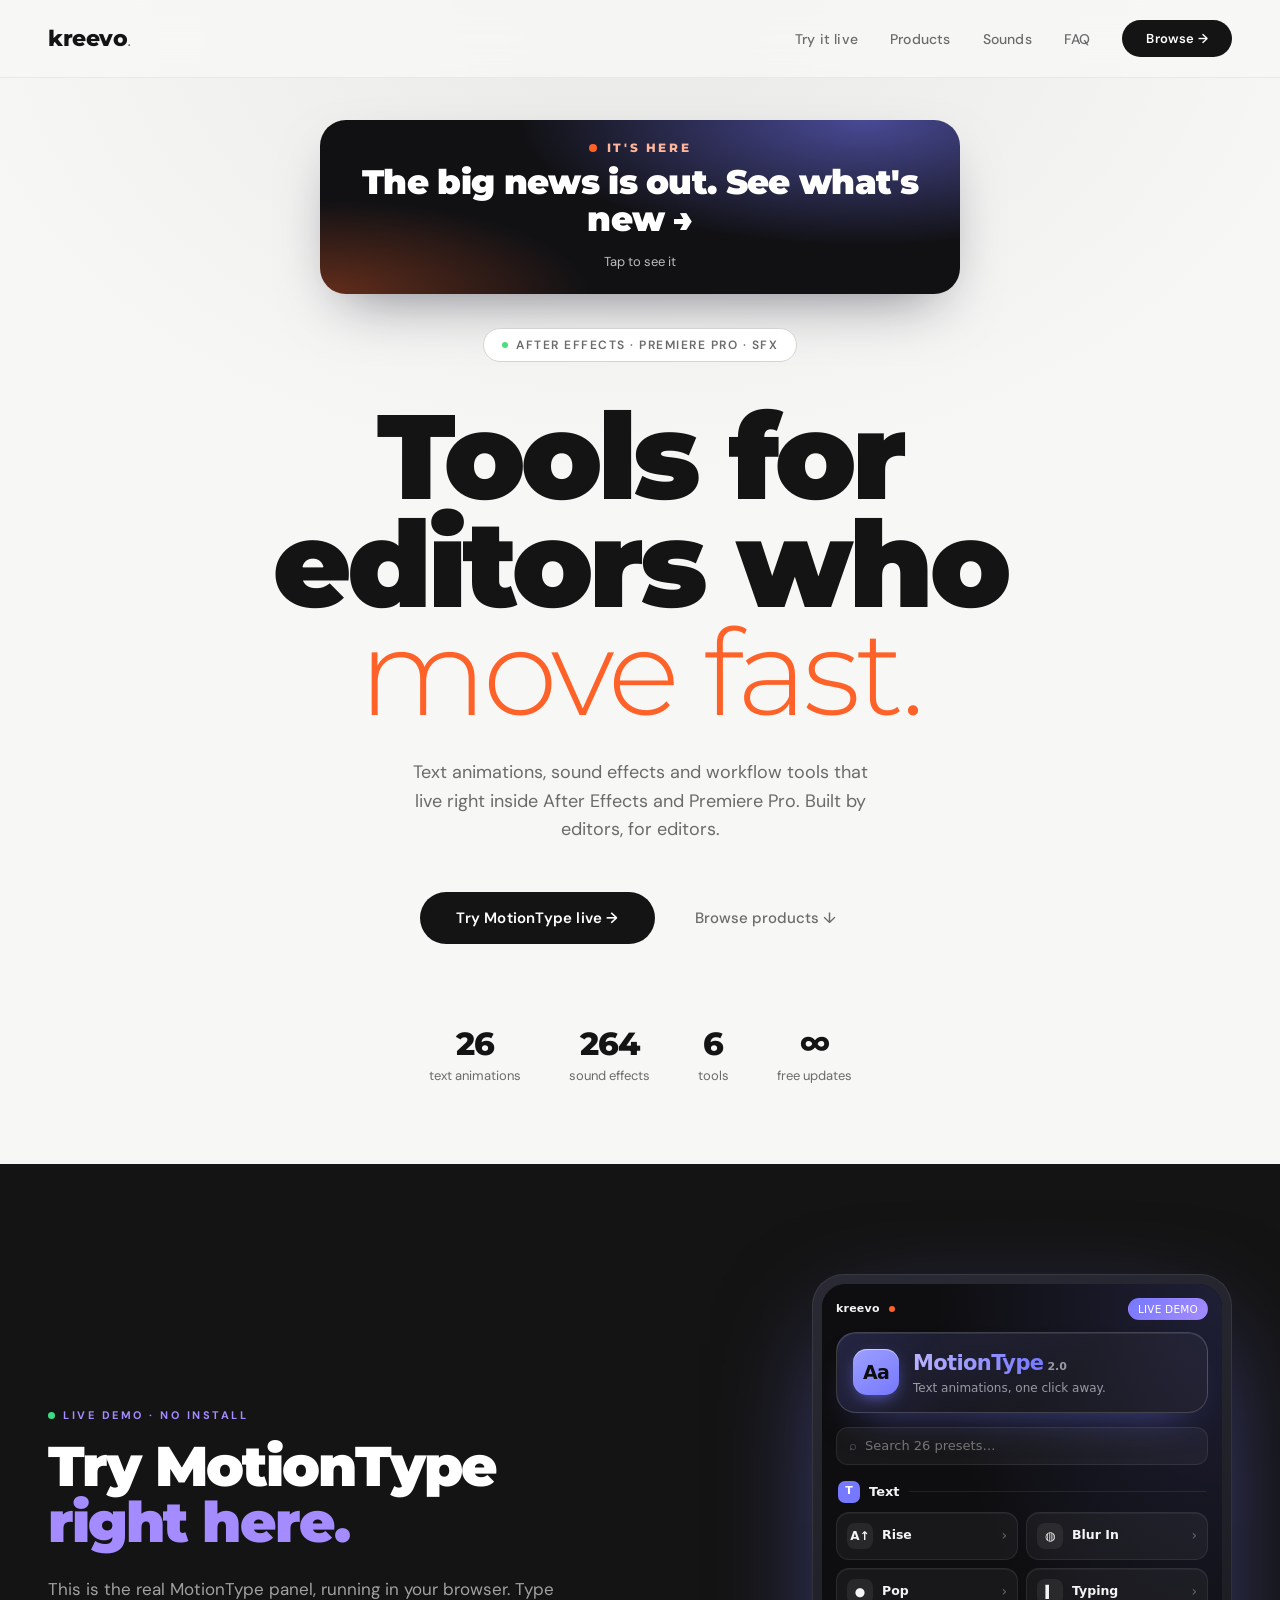
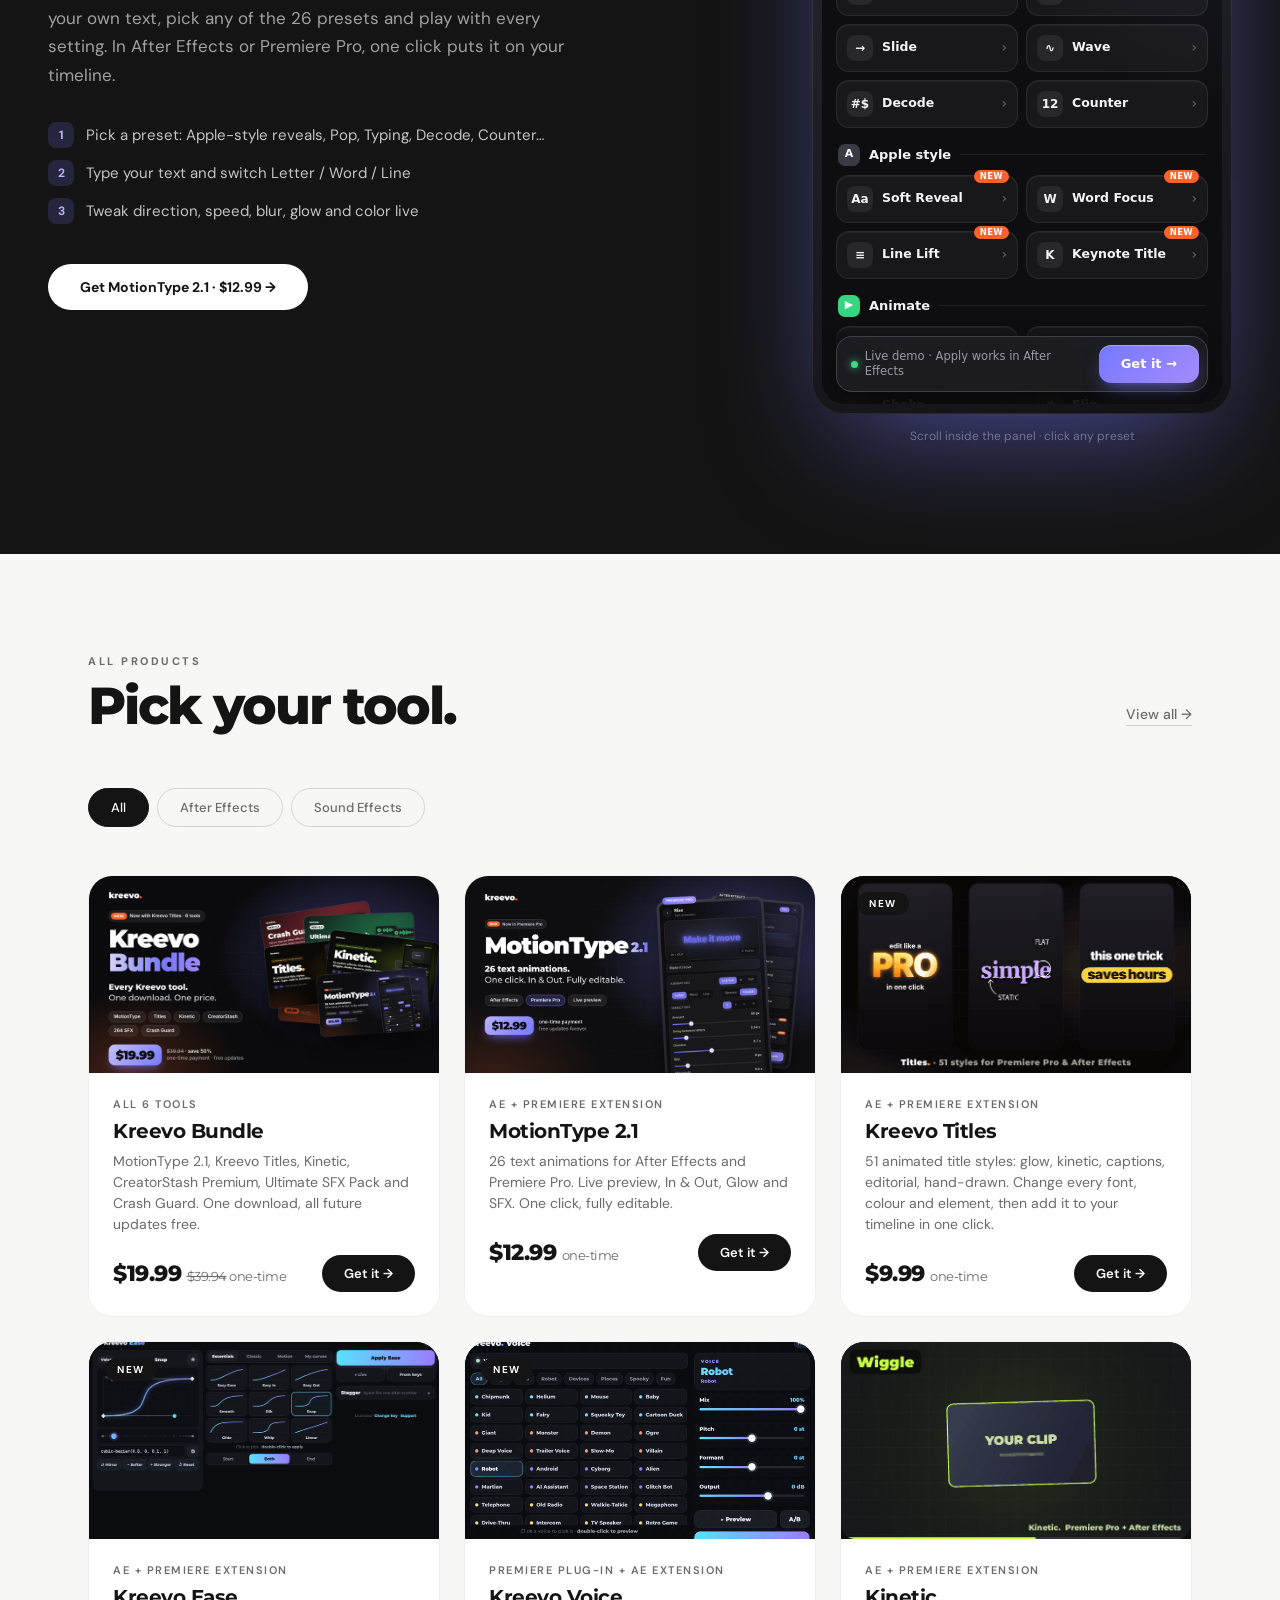
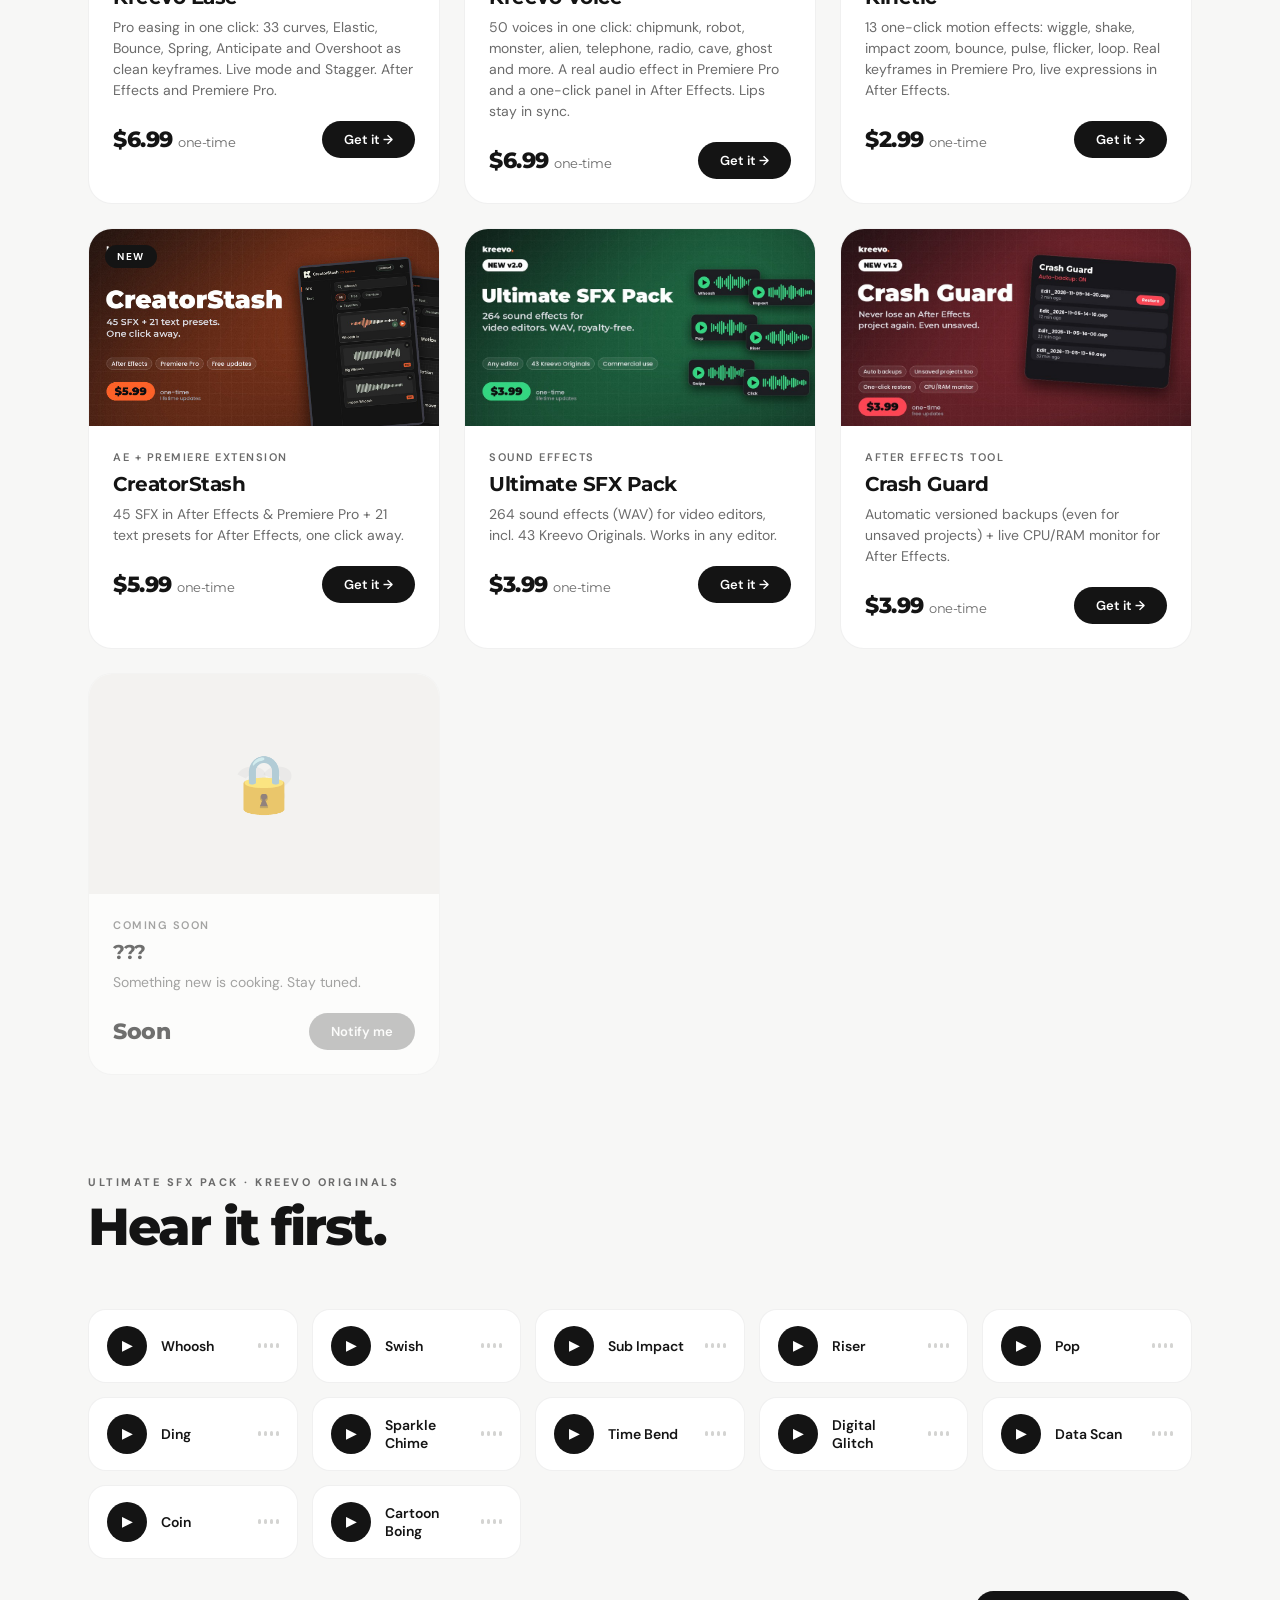
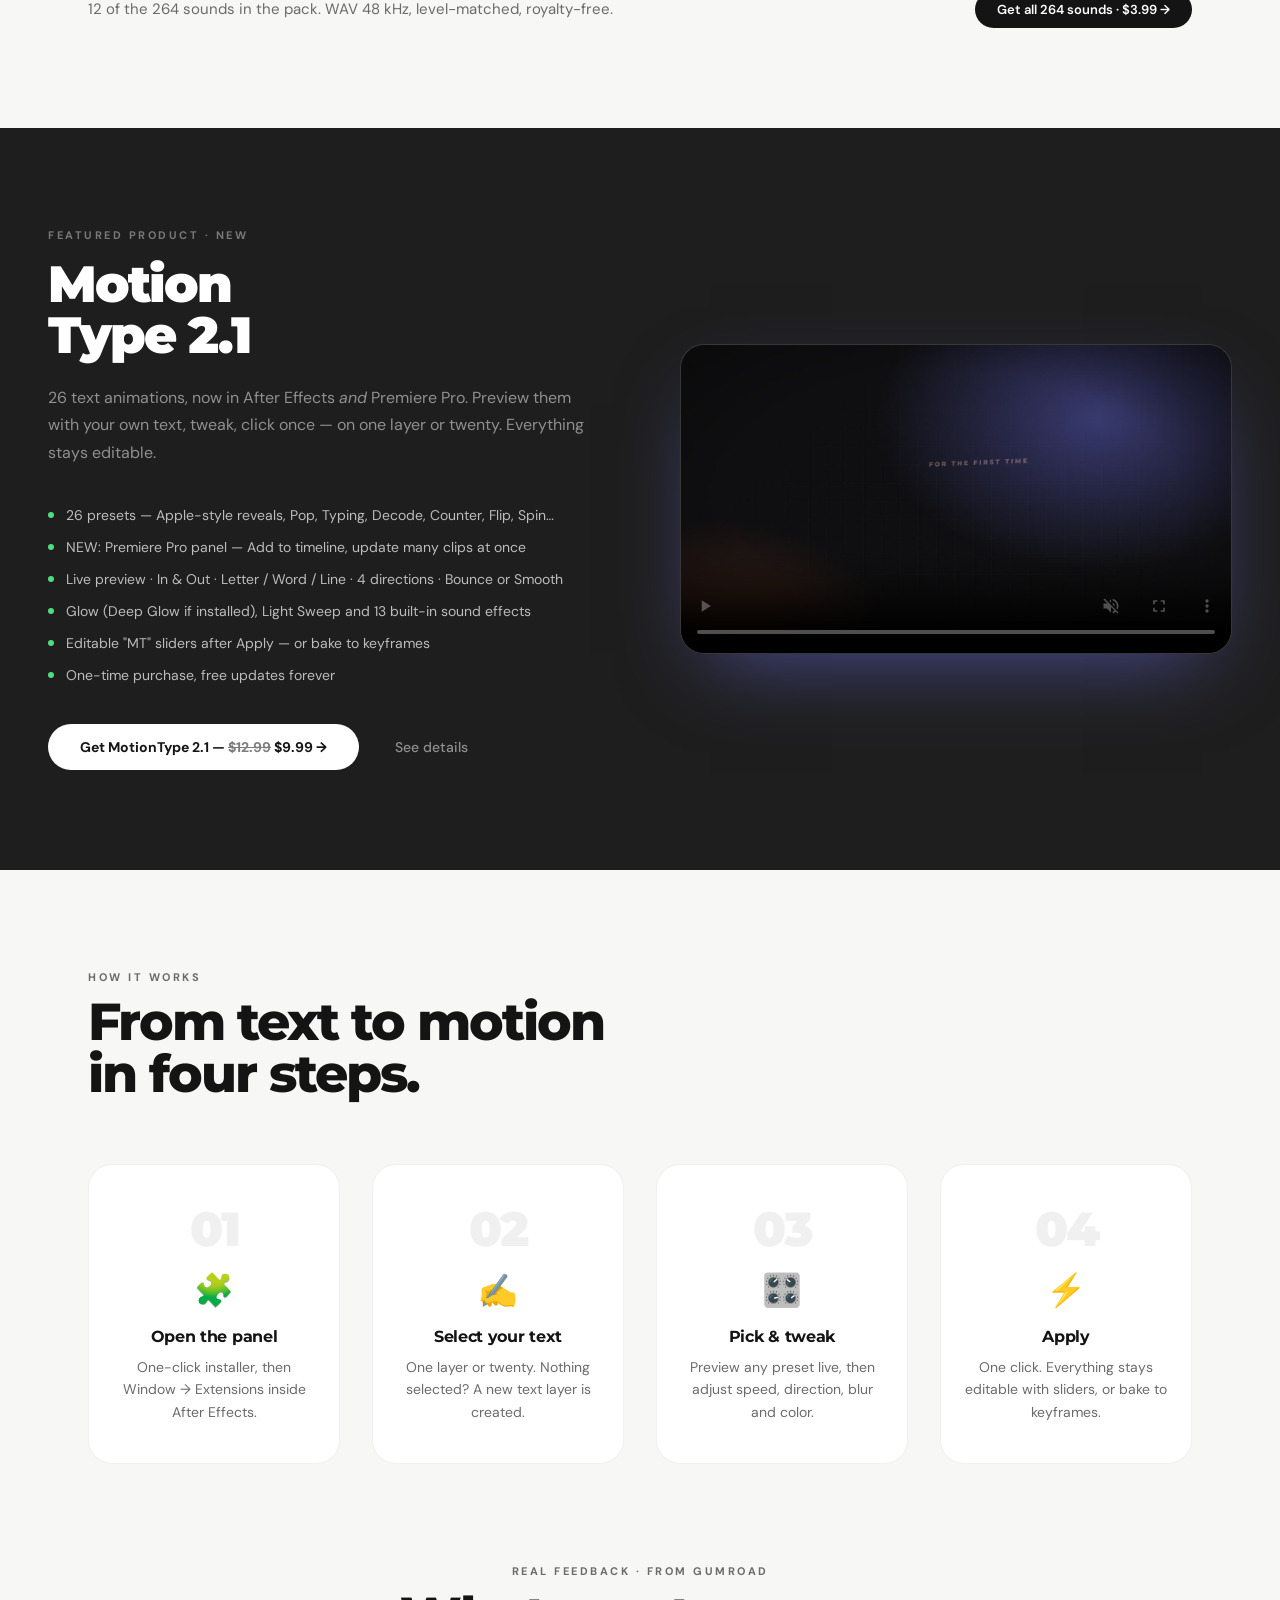
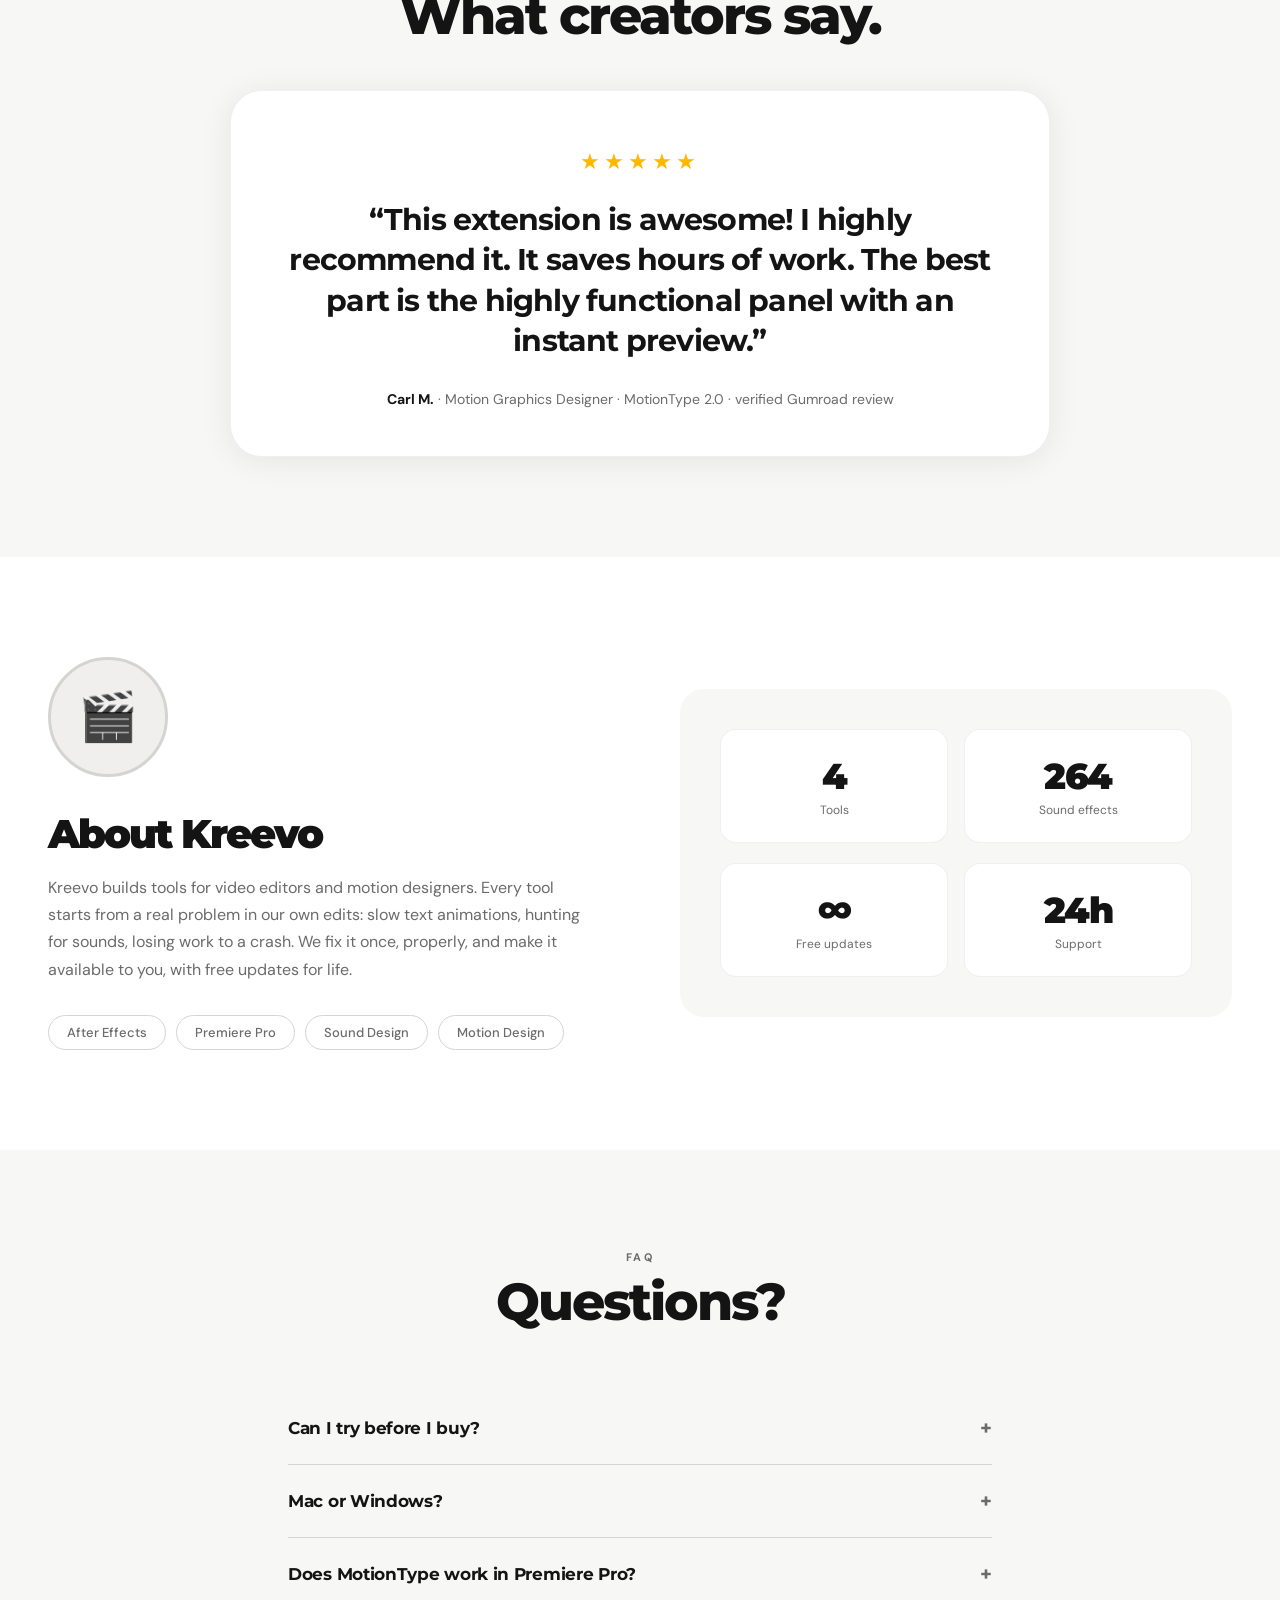
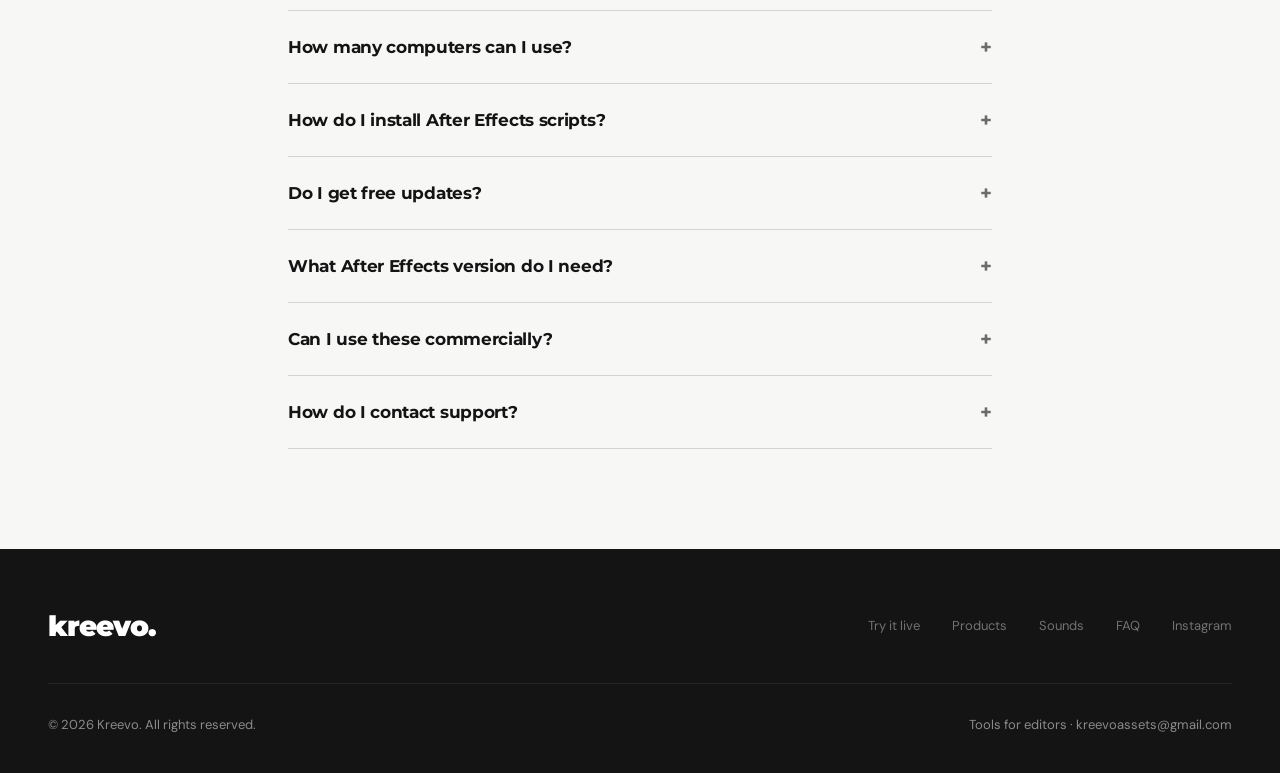
==== index.html @ 155fbbbe "Buy buttons open Gumroad checkout overlay on the site (straight to the card form) Co-Authored-By: Cl" ====
<!DOCTYPE html>
<html lang="en">
<head>
<meta charset="UTF-8">
<meta name="viewport" content="width=device-width, initial-scale=1.0">
<title>Kreevo — Tools for editors who move fast</title>
<link rel="icon" type="image/png" href="assets/brand/favicon.png">
<link rel="canonical" href="https://kreevo.github.io/">
<meta name="description" content="Kreevo — After Effects & Premiere Pro plugins, SFX packs and text animation presets for video editors. MotionType, CreatorStash, Ultimate SFX Pack, Crash Guard. Try MotionType live in your browser.">
<meta property="og:image" content="assets/brand/og.jpg">
<link rel="preconnect" href="https://fonts.googleapis.com">
<link href="https://fonts.googleapis.com/css2?family=Montserrat:wght@300;400;500;600;700;800;900&family=DM+Sans:wght@300;400;500&display=swap" rel="stylesheet">
<style>
  *, *::before, *::after { box-sizing: border-box; margin: 0; padding: 0; }

  :root {
    --white: #ffffff;
    --bg: #f7f7f6;
    --bg2: #f0efed;
    --dark: #141414;
    --dark2: #1e1e1e;
    --gray: #6b6b6b;
    --gray-light: #d4d4d2;
    --accent: #141414;
    --radius: 999px;
    --radius-card: 24px;
    --shadow: 0 4px 32px rgba(0,0,0,0.08);
    --shadow-hover: 0 12px 48px rgba(0,0,0,0.14);
    --transition: 0.3s cubic-bezier(0.4,0,0.2,1);
  }

  html { scroll-behavior: smooth; }

  body {
    font-family: 'DM Sans', sans-serif;
    background: var(--bg);
    color: var(--dark);
    min-height: 100vh;
    overflow-x: hidden;
  }

  /* NAV */
  nav {
    position: fixed; top: 0; left: 0; right: 0; z-index: 100;
    padding: 20px 48px;
    display: flex; align-items: center; justify-content: space-between;
    background: rgba(247,247,246,0.85);
    backdrop-filter: blur(20px);
    border-bottom: 1px solid rgba(0,0,0,0.06);
    transition: var(--transition);
  }
  .nav-logo {
    font-family: 'Montserrat', sans-serif;
    font-weight: 800;
    font-size: 22px;
    letter-spacing: -0.5px;
    color: var(--dark);
    text-decoration: none;
  }
  .nav-logo span { color: var(--gray); font-weight: 300; }
  .nav-links { display: flex; gap: 32px; align-items: center; }
  .nav-links a {
    font-size: 14px; font-weight: 500;
    color: var(--gray); text-decoration: none;
    transition: color var(--transition);
    letter-spacing: 0.2px;
  }
  .nav-links a:hover { color: var(--dark); }
  .nav-cta {
    background: var(--dark) !important;
    color: var(--white) !important;
    padding: 10px 24px;
    border-radius: var(--radius);
    font-size: 13px !important;
    font-weight: 600 !important;
    letter-spacing: 0.3px;
    transition: all var(--transition) !important;
  }
  .nav-cta:hover { background: #333 !important; transform: translateY(-1px); }

  /* HERO */
  .hero {
    min-height: 100vh;
    display: flex; flex-direction: column;
    align-items: center; justify-content: center;
    text-align: center;
    padding: 120px 48px 80px;
    position: relative;
    overflow: hidden;
  }
  .hero::before {
    content: '';
    position: absolute; inset: 0;
    background: radial-gradient(ellipse 80% 60% at 50% 0%, rgba(200,200,195,0.3) 0%, transparent 70%);
    pointer-events: none;
  }
  .hero-badge {
    display: inline-flex; align-items: center; gap: 8px;
    background: var(--white);
    border: 1px solid var(--gray-light);
    border-radius: var(--radius);
    padding: 8px 18px;
    font-size: 12px; font-weight: 600;
    letter-spacing: 1.5px; text-transform: uppercase;
    color: var(--gray);
    margin-bottom: 40px;
    animation: fadeUp 0.8s ease both;
  }
  .hero-badge::before {
    content: '';
    width: 6px; height: 6px;
    background: #4ade80;
    border-radius: 50%;
    animation: pulse 2s infinite;
  }
  @keyframes pulse {
    0%, 100% { opacity: 1; transform: scale(1); }
    50% { opacity: 0.5; transform: scale(1.3); }
  }
  .hero h1 {
    font-family: 'Montserrat', sans-serif;
    font-size: clamp(56px, 10vw, 120px);
    font-weight: 900;
    letter-spacing: -4px;
    line-height: 0.9;
    color: var(--dark);
    margin-bottom: 32px;
    animation: fadeUp 0.8s 0.1s ease both;
  }
  .hero h1 em {
    font-style: normal;
    color: var(--gray);
    font-weight: 300;
  }
  .hero-desc {
    font-size: 18px; font-weight: 400;
    color: var(--gray);
    max-width: 480px;
    line-height: 1.6;
    margin-bottom: 48px;
    animation: fadeUp 0.8s 0.2s ease both;
  }
  .hero-btns {
    display: flex; gap: 16px; align-items: center;
    animation: fadeUp 0.8s 0.3s ease both;
  }
  .btn-primary {
    background: var(--dark);
    color: var(--white);
    padding: 16px 36px;
    border-radius: var(--radius);
    font-size: 15px; font-weight: 600;
    text-decoration: none;
    transition: all var(--transition);
    letter-spacing: 0.2px;
  }
  .btn-primary:hover { background: #2a2a2a; transform: translateY(-2px); box-shadow: 0 8px 32px rgba(0,0,0,0.2); }
  .btn-secondary {
    color: var(--gray);
    padding: 16px 24px;
    font-size: 15px; font-weight: 500;
    text-decoration: none;
    transition: color var(--transition);
    display: flex; align-items: center; gap: 8px;
  }
  .btn-secondary:hover { color: var(--dark); }
  .hero-stats {
    display: flex; gap: 48px;
    margin-top: 80px;
    animation: fadeUp 0.8s 0.4s ease both;
  }
  .stat { text-align: center; }
  .stat-num {
    font-family: 'Montserrat', sans-serif;
    font-size: 32px; font-weight: 800;
    color: var(--dark); letter-spacing: -1px;
  }
  .stat-label { font-size: 13px; color: var(--gray); font-weight: 400; margin-top: 4px; }

  @keyframes fadeUp {
    from { opacity: 0; transform: translateY(24px); }
    to { opacity: 1; transform: translateY(0); }
  }

  /* PRODUCTS */
  .section {
    padding: 100px 48px;
    max-width: 1200px;
    margin: 0 auto;
  }
  .section-header {
    display: flex; align-items: flex-end; justify-content: space-between;
    margin-bottom: 56px;
  }
  .section-label {
    font-size: 11px; font-weight: 700;
    letter-spacing: 2.5px; text-transform: uppercase;
    color: var(--gray); margin-bottom: 12px;
  }
  .section-title {
    font-family: 'Montserrat', sans-serif;
    font-size: clamp(32px, 5vw, 52px);
    font-weight: 800; letter-spacing: -2px;
    line-height: 1;
  }
  .section-link {
    color: var(--gray); font-size: 14px; font-weight: 500;
    text-decoration: none;
    border-bottom: 1px solid var(--gray-light);
    padding-bottom: 2px;
    transition: all var(--transition);
    white-space: nowrap;
    margin-bottom: 6px;
  }
  .section-link:hover { color: var(--dark); border-color: var(--dark); }

  /* Filter tabs */
  .filter-tabs {
    display: flex; gap: 8px; flex-wrap: wrap;
    margin-bottom: 48px;
  }
  .filter-tab {
    padding: 10px 22px;
    border-radius: var(--radius);
    border: 1px solid var(--gray-light);
    background: transparent;
    font-family: 'DM Sans', sans-serif;
    font-size: 13px; font-weight: 500;
    color: var(--gray);
    cursor: pointer;
    transition: all var(--transition);
  }
  .filter-tab:hover { border-color: var(--dark); color: var(--dark); }
  .filter-tab.active {
    background: var(--dark); color: var(--white);
    border-color: var(--dark);
  }

  /* Product Grid */
  .products-grid {
    display: grid;
    grid-template-columns: repeat(auto-fill, minmax(320px, 1fr));
    gap: 24px;
  }
  .product-card {
    background: var(--white);
    border-radius: var(--radius-card);
    overflow: hidden;
    border: 1px solid rgba(0,0,0,0.06);
    transition: all var(--transition);
    cursor: pointer;
    position: relative;
  }
  .product-card:hover {
    transform: translateY(-6px);
    box-shadow: var(--shadow-hover);
    border-color: transparent;
  }

  .product-img.has-cover { height: auto; aspect-ratio: 16 / 9; background: #0e0e10; }
  .product-img.has-cover img, .product-img.has-cover video { width: 100%; height: 100%; object-fit: cover; display: block; transition: transform var(--transition); }
  .product-card:hover .product-img.has-cover img, .product-card:hover .product-img.has-cover video { transform: scale(1.04); }
  .hero h1 em { color: #ff6228 !important; }
  .product-img {
    width: 100%; height: 220px;
    background: var(--bg2);
    display: flex; align-items: center; justify-content: center;
    position: relative; overflow: hidden;
  }
  .product-img-bg {
    width: 100%; height: 100%;
    display: flex; align-items: center; justify-content: center;
    font-family: 'Montserrat', sans-serif;
    font-size: 48px; font-weight: 900;
    color: rgba(0,0,0,0.06);
    letter-spacing: -3px;
    position: absolute;
  }
  .product-badge-new {
    position: absolute; top: 16px; left: 16px;
    background: var(--dark); color: var(--white);
    font-size: 10px; font-weight: 700;
    letter-spacing: 1.5px; text-transform: uppercase;
    padding: 5px 12px; border-radius: var(--radius);
  }
  .product-badge-free {
    position: absolute; top: 16px; left: 16px;
    background: #4ade80; color: #052e16;
    font-size: 10px; font-weight: 700;
    letter-spacing: 1.5px; text-transform: uppercase;
    padding: 5px 12px; border-radius: var(--radius);
  }
  .product-icon {
    font-size: 56px; z-index: 1; position: relative;
  }
  .product-info { padding: 24px; }
  .product-cat {
    font-size: 11px; font-weight: 600;
    letter-spacing: 1.5px; text-transform: uppercase;
    color: var(--gray); margin-bottom: 8px;
  }
  .product-name {
    font-family: 'Montserrat', sans-serif;
    font-size: 20px; font-weight: 700;
    letter-spacing: -0.5px; margin-bottom: 8px;
    color: var(--dark);
  }
  .product-desc {
    font-size: 14px; color: var(--gray);
    line-height: 1.5; margin-bottom: 20px;
  }
  .product-footer {
    display: flex; align-items: center; justify-content: space-between;
  }
  .product-price {
    font-family: 'Montserrat', sans-serif;
    font-size: 22px; font-weight: 800;
    color: var(--dark); letter-spacing: -0.5px;
  }
  .product-price span { font-size: 13px; font-weight: 400; color: var(--gray); }
  .btn-buy {
    background: var(--dark); color: var(--white);
    padding: 10px 22px; border-radius: var(--radius);
    font-size: 13px; font-weight: 600;
    text-decoration: none; border: none; cursor: pointer;
    font-family: 'DM Sans', sans-serif;
    transition: all var(--transition);
    display: inline-flex; align-items: center; gap: 6px;
  }
  .btn-buy:hover { background: #2a2a2a; transform: scale(1.03); }
  .btn-buy-free {
    background: #f0fdf4 !important;
    color: #166534 !important;
  }
  .btn-buy-free:hover { background: #dcfce7 !important; }

  /* FEATURED */
  .featured-section {
    background: var(--dark2);
    padding: 100px 48px;
    margin: 0;
  }
  .featured-inner {
    max-width: 1200px; margin: 0 auto;
    display: grid; grid-template-columns: 1fr 1fr; gap: 80px; align-items: center;
  }
  .featured-label {
    font-size: 11px; font-weight: 700;
    letter-spacing: 2.5px; text-transform: uppercase;
    color: rgba(255,255,255,0.4); margin-bottom: 16px;
  }
  .featured-title {
    font-family: 'Montserrat', sans-serif;
    font-size: clamp(36px, 4vw, 56px);
    font-weight: 900; letter-spacing: -2px;
    color: var(--white); line-height: 1; margin-bottom: 24px;
  }
  .featured-desc {
    font-size: 16px; color: rgba(255,255,255,0.5);
    line-height: 1.7; margin-bottom: 40px;
  }
  .featured-features { display: flex; flex-direction: column; gap: 14px; margin-bottom: 40px; }
  .feature-item {
    display: flex; align-items: center; gap: 12px;
    font-size: 14px; color: rgba(255,255,255,0.7);
  }
  .feature-dot {
    width: 6px; height: 6px;
    background: #4ade80; border-radius: 50%;
    flex-shrink: 0;
  }
  .featured-btns { display: flex; gap: 16px; align-items: center; }
  .btn-white {
    background: var(--white); color: var(--dark);
    padding: 14px 32px; border-radius: var(--radius);
    font-size: 14px; font-weight: 700;
    text-decoration: none; transition: all var(--transition);
  }
  .btn-white:hover { background: #eee; transform: translateY(-2px); }
  .btn-ghost {
    color: rgba(255,255,255,0.5);
    padding: 14px 20px; font-size: 14px; font-weight: 500;
    text-decoration: none; transition: color var(--transition);
  }
  .btn-ghost:hover { color: var(--white); }
  .featured-visual {
    background: rgba(255,255,255,0.04);
    border: 1px solid rgba(255,255,255,0.08);
    border-radius: var(--radius-card);
    padding: 32px;
    min-height: 360px;
    display: flex; flex-direction: column;
    gap: 12px;
  }
  .featured-video { padding: 0; min-height: 0; overflow: hidden; aspect-ratio: 16 / 9; align-self: center; box-shadow: 0 30px 80px -30px rgba(118,120,255,.55); }
  .featured-video video { width: 100%; height: 100%; object-fit: cover; display: block; }
  .mock-header {
    display: flex; align-items: center; justify-content: space-between;
    margin-bottom: 8px;
  }
  .mock-title {
    font-family: 'Montserrat', sans-serif;
    font-size: 14px; font-weight: 700; color: var(--white);
  }
  .mock-badge {
    background: rgba(74,222,128,0.15); color: #4ade80;
    font-size: 10px; font-weight: 700; letter-spacing: 1px;
    text-transform: uppercase; padding: 4px 10px; border-radius: var(--radius);
  }
  .mock-row {
    display: grid; grid-template-columns: 1fr 80px 40px 1fr;
    gap: 8px; align-items: center;
    padding: 10px 12px;
    background: rgba(255,255,255,0.04);
    border-radius: 10px;
    border: 1px solid rgba(255,255,255,0.06);
    transition: background 0.2s;
  }
  .mock-row:hover { background: rgba(255,255,255,0.08); }
  .mock-name { font-size: 12px; color: rgba(255,255,255,0.8); font-weight: 500; }
  .mock-prop { font-size: 11px; color: rgba(255,255,255,0.35); }
  .mock-uses { font-size: 11px; color: rgba(255,255,255,0.35); }
  .mock-desc { font-size: 11px; color: rgba(255,255,255,0.4); white-space: nowrap; overflow: hidden; text-overflow: ellipsis; }

  /* HOW IT WORKS */
  .how-section { padding: 100px 48px; max-width: 1200px; margin: 0 auto; }
  .steps-grid { display: grid; grid-template-columns: repeat(4, 1fr); gap: 32px; margin-top: 64px; }
  .step-card {
    text-align: center; padding: 40px 24px;
    background: var(--white); border-radius: var(--radius-card);
    border: 1px solid rgba(0,0,0,0.06);
    transition: all var(--transition);
    position: relative;
  }
  .step-card:hover { transform: translateY(-4px); box-shadow: var(--shadow); }
  .step-num {
    font-family: 'Montserrat', sans-serif;
    font-size: 48px; font-weight: 900;
    color: rgba(0,0,0,0.06); letter-spacing: -2px;
    margin-bottom: 16px; line-height: 1;
  }
  .step-icon { font-size: 32px; margin-bottom: 16px; }
  .step-title {
    font-family: 'Montserrat', sans-serif;
    font-size: 16px; font-weight: 700;
    letter-spacing: -0.3px; margin-bottom: 10px;
  }
  .step-desc { font-size: 14px; color: var(--gray); line-height: 1.6; }

  /* ABOUT */
  .about-section {
    background: var(--white);
    padding: 100px 48px;
  }
  .about-inner {
    max-width: 1200px; margin: 0 auto;
    display: grid; grid-template-columns: 1fr 1fr; gap: 80px; align-items: center;
  }
  .about-avatar {
    width: 120px; height: 120px;
    background: var(--bg2); border-radius: 50%;
    display: flex; align-items: center; justify-content: center;
    font-size: 48px; margin-bottom: 32px;
    border: 3px solid var(--gray-light);
  }
  .about-name {
    font-family: 'Montserrat', sans-serif;
    font-size: 40px; font-weight: 900;
    letter-spacing: -2px; margin-bottom: 16px;
  }
  .about-desc { font-size: 16px; color: var(--gray); line-height: 1.7; margin-bottom: 32px; }
  .about-tags { display: flex; gap: 10px; flex-wrap: wrap; }
  .about-tag {
    padding: 8px 18px; border-radius: var(--radius);
    border: 1px solid var(--gray-light);
    font-size: 13px; font-weight: 500; color: var(--gray);
  }
  .about-visual {
    background: var(--bg);
    border-radius: var(--radius-card);
    padding: 40px; display: flex; flex-direction: column; gap: 20px;
  }
  .about-stat-row { display: grid; grid-template-columns: 1fr 1fr; gap: 16px; }
  .about-stat-card {
    background: var(--white); border-radius: 16px;
    padding: 24px; text-align: center;
    border: 1px solid rgba(0,0,0,0.06);
  }
  .about-stat-num {
    font-family: 'Montserrat', sans-serif;
    font-size: 36px; font-weight: 900;
    letter-spacing: -1.5px; color: var(--dark);
  }
  .about-stat-label { font-size: 12px; color: var(--gray); margin-top: 4px; }

  /* FAQ */
  .faq-section { padding: 100px 48px; max-width: 800px; margin: 0 auto; }
  .faq-item {
    border-bottom: 1px solid var(--gray-light);
    padding: 24px 0;
  }
  .faq-q {
    font-family: 'Montserrat', sans-serif;
    font-size: 17px; font-weight: 700;
    letter-spacing: -0.3px; cursor: pointer;
    display: flex; align-items: center; justify-content: space-between;
    gap: 16px;
  }
  .faq-icon { font-size: 20px; color: var(--gray); transition: transform var(--transition); flex-shrink: 0; }
  .faq-a {
    font-size: 15px; color: var(--gray);
    line-height: 1.7; margin-top: 16px;
    display: none;
  }
  .faq-item.open .faq-icon { transform: rotate(45deg); }
  .faq-item.open .faq-a { display: block; }

  /* FOOTER */
  footer {
    background: var(--dark);
    color: rgba(255,255,255,0.5);
    padding: 60px 48px 40px;
  }
  .footer-inner {
    max-width: 1200px; margin: 0 auto;
    display: flex; align-items: center; justify-content: space-between;
    margin-bottom: 40px;
  }
  .footer-logo {
    font-family: 'Montserrat', sans-serif;
    font-weight: 900; font-size: 28px;
    letter-spacing: -1px; color: var(--white);
  }
  .footer-links { display: flex; gap: 32px; }
  .footer-links a {
    font-size: 13px; color: rgba(255,255,255,0.4);
    text-decoration: none; transition: color var(--transition);
  }
  .footer-links a:hover { color: var(--white); }
  .footer-bottom {
    max-width: 1200px; margin: 0 auto;
    padding-top: 32px;
    border-top: 1px solid rgba(255,255,255,0.08);
    display: flex; align-items: center; justify-content: space-between;
    font-size: 13px;
  }

  /* MODAL */
  .modal-overlay {
    position: fixed; inset: 0; z-index: 200;
    background: rgba(0,0,0,0.5);
    backdrop-filter: blur(8px);
    display: none; align-items: center; justify-content: center;
    padding: 24px;
  }
  .modal-overlay.open { display: flex; }
  .modal {
    background: var(--white);
    border-radius: var(--radius-card);
    padding: 48px;
    max-width: 560px; width: 100%;
    position: relative;
    animation: fadeUp 0.3s ease;
  }
  .modal-close {
    position: absolute; top: 20px; right: 20px;
    background: var(--bg); border: none; cursor: pointer;
    width: 36px; height: 36px; border-radius: 50%;
    font-size: 18px; color: var(--gray);
    display: flex; align-items: center; justify-content: center;
    transition: all var(--transition);
  }
  .modal-close:hover { background: var(--bg2); color: var(--dark); }
  .modal-cat { font-size: 11px; font-weight: 700; letter-spacing: 2px; text-transform: uppercase; color: var(--gray); margin-bottom: 12px; }
  .modal-title { font-family: 'Montserrat', sans-serif; font-size: 32px; font-weight: 900; letter-spacing: -1.5px; margin-bottom: 16px; }
  .modal-desc { font-size: 16px; color: var(--gray); line-height: 1.7; margin-bottom: 32px; }
  .modal-features { display: flex; flex-direction: column; gap: 10px; margin-bottom: 32px; }
  .modal-feature { display: flex; align-items: center; gap: 10px; font-size: 14px; color: var(--gray); }
  .modal-feature::before { content: '✓'; color: #4ade80; font-weight: 700; flex-shrink: 0; }
  .modal-footer { display: flex; align-items: center; justify-content: space-between; }
  .modal-price { font-family: 'Montserrat', sans-serif; font-size: 36px; font-weight: 900; letter-spacing: -1.5px; }
  .modal-price small { font-size: 14px; font-weight: 400; color: var(--gray); }

  /* TRY IT LIVE */
  .try-section { background: var(--dark); padding: 110px 48px; color: var(--white); overflow: hidden; }
  .try-inner { max-width: 1200px; margin: 0 auto; display: grid; grid-template-columns: 1fr 420px; gap: 80px; align-items: center; }
  .try-label { font-size: 11px; font-weight: 700; letter-spacing: 2.5px; text-transform: uppercase; color: #a48bff; margin-bottom: 16px; display: flex; align-items: center; gap: 8px; }
  .try-label::before { content: ''; width: 7px; height: 7px; border-radius: 50%; background: #3ddc84; animation: pulse 2s infinite; }
  .try-title { font-family: 'Montserrat', sans-serif; font-size: clamp(36px, 4.4vw, 60px); font-weight: 900; letter-spacing: -2px; line-height: 1; margin-bottom: 24px; }
  .try-title em { font-style: normal; color: #a48bff; }
  .try-desc { font-size: 17px; color: rgba(255,255,255,0.6); line-height: 1.7; margin-bottom: 32px; max-width: 520px; }
  .try-list { display: grid; gap: 12px; margin-bottom: 40px; }
  .try-list div { display: flex; gap: 12px; align-items: center; font-size: 15px; color: rgba(255,255,255,0.75); }
  .try-list b { width: 26px; height: 26px; border-radius: 8px; background: rgba(118,120,255,.18); color: #b9b2ff; display: grid; place-items: center; font-size: 12px; flex: none; }
  .try-frame { position: relative; border-radius: 32px; padding: 10px; background: linear-gradient(160deg, #2a2a35, #121216); box-shadow: 0 40px 120px -30px rgba(118,120,255,.6), inset 0 0 0 1px rgba(255,255,255,.08); }
  .try-frame iframe { display: block; width: 100%; height: 720px; border: 0; border-radius: 24px; background: #0e0e10; }
  .try-hint { text-align: center; font-size: 12px; color: rgba(255,255,255,.4); margin-top: 14px; }

  /* SOUNDS */
  .sounds-grid { display: grid; grid-template-columns: repeat(auto-fill, minmax(180px, 1fr)); gap: 14px; }
  .snd { display: flex; align-items: center; gap: 14px; padding: 16px 18px; background: var(--white); border: 1px solid rgba(0,0,0,0.06); border-radius: 18px; cursor: pointer; font-family: 'DM Sans', sans-serif; font-size: 14px; font-weight: 600; color: var(--dark); text-align: left; transition: all var(--transition); }
  .snd:hover { transform: translateY(-3px); box-shadow: var(--shadow); }
  .snd i { width: 40px; height: 40px; border-radius: 50%; background: var(--dark); color: #fff; display: grid; place-items: center; font-style: normal; font-size: 13px; flex: none; transition: background var(--transition); }
  .snd.on i { background: #ff6228; }
  .snd .bars { display: flex; gap: 3px; align-items: center; height: 18px; margin-left: auto; }
  .snd .bars span { width: 3px; border-radius: 2px; background: var(--gray-light); height: 30%; }
  .snd.on .bars span { background: #ff6228; animation: eq .5s ease-in-out infinite alternate; }
  .snd.on .bars span:nth-child(2) { animation-delay: .12s } .snd.on .bars span:nth-child(3) { animation-delay: .24s } .snd.on .bars span:nth-child(4) { animation-delay: .06s }
  @keyframes eq { from { height: 20%; } to { height: 100%; } }
  .sounds-foot { display: flex; align-items: center; justify-content: space-between; gap: 24px; margin-top: 32px; flex-wrap: wrap; }
  .sounds-foot p { color: var(--gray); font-size: 15px; }

  /* REVIEWS */
  .review-card { max-width: 820px; margin: 0 auto; background: var(--white); border-radius: 32px; padding: 56px 56px 48px; border: 1px solid rgba(0,0,0,0.06); text-align: center; box-shadow: var(--shadow); }
  .review-stars { color: #ffb800; font-size: 22px; letter-spacing: 4px; margin-bottom: 24px; }
  .review-text { font-family: 'Montserrat', sans-serif; font-size: clamp(22px, 2.6vw, 30px); font-weight: 700; letter-spacing: -0.8px; line-height: 1.35; margin-bottom: 28px; }
  .review-who { font-size: 14px; color: var(--gray); }
  .review-who b { color: var(--dark); }

  /* Responsive */
  @media (max-width: 900px) {
    .try-inner { grid-template-columns: 1fr; gap: 48px; }
    .try-frame { max-width: 420px; margin: 0 auto; width: 100%; }
  }
  @media (max-width: 768px) {
    .try-section { padding: 70px 24px; }
    .try-frame iframe { height: 640px; }
    .review-card { padding: 40px 24px; }
    .hero-stats { flex-wrap: wrap; justify-content: center; gap: 28px 36px; }
    .hero-btns { flex-direction: column; gap: 8px; }
    .btn-primary { white-space: nowrap; }
    .sounds-grid { grid-template-columns: 1fr 1fr; gap: 10px; }
    .snd { padding: 12px; gap: 10px; font-size: 13px; }
    .snd i { width: 34px; height: 34px; }
    .snd .bars { display: none; }
    .footer-links { flex-wrap: wrap; justify-content: center; gap: 16px 24px; }
    .footer-links a { white-space: nowrap; }
    nav { padding: 16px 24px; }
    .nav-links { display: none; }
    .hero { padding: 100px 24px 60px; }
    .hero h1 { letter-spacing: -2px; }
    .hero-stats { gap: 32px; }
    .section { padding: 60px 24px; }
    .products-grid { grid-template-columns: 1fr; }
    .featured-inner { grid-template-columns: 1fr; gap: 40px; }
    .steps-grid { grid-template-columns: 1fr 1fr; }
    .about-inner { grid-template-columns: 1fr; gap: 40px; }
    .featured-section { padding: 60px 24px; }
    .footer-inner { flex-direction: column; gap: 24px; text-align: center; }
    .footer-bottom { flex-direction: column; gap: 12px; text-align: center; }
  }

  /* BIG NEWS countdown (Launch Day: Nov 11 2026, 12 PM ET = 17:00 UTC) */
  .bignews { display: block; max-width: 640px; margin: 0 auto 34px; padding: 22px 26px 24px; border-radius: 26px; text-decoration: none; color: #fff; position: relative; overflow: hidden;
    background: radial-gradient(90% 120% at 85% 0%, rgba(118,120,255,.55), transparent 60%), radial-gradient(70% 90% at 0% 100%, rgba(255,98,40,.35), transparent 60%), #111114;
    box-shadow: 0 24px 60px -24px rgba(20,20,40,.55); transition: var(--transition); }
  .bignews:hover { transform: translateY(-2px); box-shadow: 0 30px 70px -24px rgba(20,20,40,.65); }
  .bignews::after { content: ""; position: absolute; inset: 0; background: linear-gradient(105deg, transparent 35%, rgba(255,255,255,.12) 50%, transparent 65%); transform: translateX(-100%); animation: bnSweep 4s 1s infinite; pointer-events: none; }
  @keyframes bnSweep { 55%, 100% { transform: translateX(100%); } }
  .bn-top { display: flex; align-items: center; justify-content: center; gap: 10px; font: 800 12px/1 'Montserrat', sans-serif; letter-spacing: .22em; color: #ffb59a; }
  .bn-dot { width: 8px; height: 8px; border-radius: 50%; background: #ff6228; box-shadow: 0 0 0 0 rgba(255,98,40,.7); animation: bnPulse 1.6s infinite; }
  @keyframes bnPulse { 70% { box-shadow: 0 0 0 10px rgba(255,98,40,0); } 100% { box-shadow: 0 0 0 0 rgba(255,98,40,0); } }
  .bn-title { margin-top: 10px; font: 900 clamp(24px, 4.2vw, 34px)/1.1 'Montserrat', sans-serif; letter-spacing: -.02em; }
  .bn-clock { display: flex; justify-content: center; gap: 10px; margin-top: 16px; }
  .bn-clock div { min-width: 70px; padding: 10px 6px 8px; border-radius: 16px; background: rgba(255,255,255,.08); border: 1px solid rgba(255,255,255,.16); }
  .bn-clock b { display: block; font: 900 32px/1 'Montserrat', sans-serif; font-variant-numeric: tabular-nums; letter-spacing: -.02em; }
  .bn-clock small { display: block; margin-top: 5px; font-size: 10px; letter-spacing: .14em; text-transform: uppercase; color: rgba(255,255,255,.6); }
  .bn-when { margin-top: 14px; font-size: 13px; color: rgba(255,255,255,.72); }
  .bn-when u { text-decoration: none; color: #fff; font-weight: 500; }
  .bignews.live .bn-clock { display: none; }
  @media (max-width: 520px) { .bignews { padding: 18px 14px 20px; border-radius: 22px; } .bn-clock { gap: 6px; } .bn-clock div { min-width: 0; flex: 1; } .bn-clock b { font-size: 26px; } }
</style>
</head>
<body>

<!-- NAV -->
<nav>
  <a href="#" class="nav-logo">kreevo<span>.</span></a>
  <div class="nav-links">
    <a href="#try">Try it live</a>
    <a href="#products">Products</a>
    <a href="#sounds">Sounds</a>
    <a href="#faq">FAQ</a>
    <a href="#products" class="nav-cta">Browse →</a>
  </div>
</nav>

<!-- HERO -->
<section class="hero">
  <a class="bignews" id="bignews" href="https://www.instagram.com/kreevo.assets/" target="_blank" rel="noopener">
    <div class="bn-top"><span class="bn-dot"></span><span id="bnLabel">BIG NEWS</span></div>
    <div class="bn-title" id="bnTitle">Something big is coming.</div>
    <div class="bn-clock" id="bnClock"><div><b id="bnD">00</b><small>days</small></div><div><b id="bnH">00</b><small>hours</small></div><div><b id="bnM">00</b><small>min</small></div><div><b id="bnS">00</b><small>sec</small></div></div>
    <div class="bn-when" id="bnWhen">November 11 · follow <u>@kreevo.assets</u> so you don't miss it</div>
  </a>
  <div class="hero-badge">After Effects · Premiere Pro · SFX</div>
  <h1>Tools for<br>editors who<br><em>move fast.</em></h1>
  <p class="hero-desc">Text animations, sound effects and workflow tools that live right inside After Effects and Premiere Pro. Built by editors, for editors.</p>
  <div class="hero-btns">
    <a href="#try" class="btn-primary">Try MotionType live →</a>
    <a href="#products" class="btn-secondary">Browse products ↓</a>
  </div>
  <div class="hero-stats">
    <div class="stat">
      <div class="stat-num">26</div>
      <div class="stat-label">text animations</div>
    </div>
    <div class="stat">
      <div class="stat-num">264</div>
      <div class="stat-label">sound effects</div>
    </div>
    <div class="stat">
      <div class="stat-num">6</div>
      <div class="stat-label">tools</div>
    </div>
    <div class="stat">
      <div class="stat-num">∞</div>
      <div class="stat-label">free updates</div>
    </div>
  </div>
</section>

<!-- TRY IT LIVE -->
<section class="try-section" id="try">
  <div class="try-inner">
    <div>
      <div class="try-label">Live demo · no install</div>
      <div class="try-title">Try MotionType<br><em>right here.</em></div>
      <div class="try-desc">This is the real MotionType panel, running in your browser. Type your own text, pick any of the 26 presets and play with every setting. In After Effects or Premiere Pro, one click puts it on your timeline.</div>
      <div class="try-list">
        <div><b>1</b>Pick a preset: Apple-style reveals, Pop, Typing, Decode, Counter…</div>
        <div><b>2</b>Type your text and switch Letter / Word / Line</div>
        <div><b>3</b>Tweak direction, speed, blur, glow and color live</div>
      </div>
      <div class="featured-btns">
        <a data-gumroad-overlay-checkout="true" href="https://kreevo.gumroad.com/l/motiontype" class="btn-white">Get MotionType 2.1 · $12.99 →</a>
      </div>
    </div>
    <div>
      <div class="try-frame"><iframe src="demo/motiontype/index.html" title="MotionType live demo" loading="lazy"></iframe></div>
      <div class="try-hint">Scroll inside the panel · click any preset</div>
    </div>
  </div>
</section>

<!-- PRODUCTS -->
<section style="padding: 100px 0; background: var(--bg);">
  <div class="section" id="products" style="padding-top: 0; padding-bottom: 0;">
    <div class="section-header">
      <div>
        <div class="section-label">All Products</div>
        <div class="section-title">Pick your tool.</div>
      </div>
      <a href="https://kreevo.gumroad.com" target="_blank" rel="noopener" class="section-link">View all →</a>
    </div>

    <div class="filter-tabs">
      <button class="filter-tab active" onclick="filterProducts('all', this)">All</button>
      <button class="filter-tab" onclick="filterProducts('ae', this)">After Effects</button>
      <button class="filter-tab" onclick="filterProducts('sfx', this)">Sound Effects</button>
    </div>

    <div class="products-grid" id="productsGrid">

      <div class="product-card" data-cat="bundle" onclick="if(!event.target.closest('a')){var b=this.querySelector('a.btn-buy');if(b)b.click();}">
        <div class="product-img has-cover">
          <img src="assets/brand/bundle_cover.jpg" alt="Kreevo Bundle" loading="lazy">
        </div>
        <div class="product-info">
          <div class="product-cat">All 6 tools</div>
          <div class="product-name">Kreevo Bundle</div>
          <div class="product-desc">MotionType 2.1, Kreevo Titles, Kinetic, CreatorStash Premium, Ultimate SFX Pack and Crash Guard. One download, all future updates free.</div>
          <div class="product-footer">
            <div class="product-price">$19.99 <span><s>$39.94</s> one-time</span></div>
            <a data-gumroad-overlay-checkout="true" class="btn-buy" href="https://kreevo.gumroad.com/l/bundle">Get it →</a>
          </div>
        </div>
      </div>
      <div class="product-card" data-cat="ae" onclick="if(!event.target.closest('a'))openModal('motiontype')">
        <div class="product-img has-cover">
          <img src="assets/brand/mt_cover.jpg" alt="motiontype" loading="lazy">
          
        </div>
        <div class="product-info">
          <div class="product-cat">AE + Premiere Extension</div>
          <div class="product-name">MotionType 2.1</div>
          <div class="product-desc">26 text animations for After Effects and Premiere Pro. Live preview, In &amp; Out, Glow and SFX. One click, fully editable.</div>
          <div class="product-footer">
            <div class="product-price">$12.99 <span>one-time</span></div>
            <a data-gumroad-overlay-checkout="true" class="btn-buy" href="https://kreevo.gumroad.com/l/motiontype">Get it →</a>
          </div>
        </div>
      </div>
      <div class="product-card" data-cat="ae" onclick="if(!event.target.closest('a')){var b=this.querySelector('a.btn-buy');if(b)b.click();}">
        <div class="product-img has-cover">
          <img src="assets/titles/demo.gif" alt="Kreevo Titles demo: glow, hand-drawn and caption title styles" loading="lazy">
          <div class="product-badge-new">NEW</div>
        </div>
        <div class="product-info">
          <div class="product-cat">AE + Premiere Extension</div>
          <div class="product-name">Kreevo Titles</div>
          <div class="product-desc">51 animated title styles: glow, kinetic, captions, editorial, hand-drawn. Change every font, colour and element, then add it to your timeline in one click.</div>
          <div class="product-footer">
            <div class="product-price">$9.99 <span>one-time</span></div>
            <a data-gumroad-overlay-checkout="true" class="btn-buy" href="https://kreevo.gumroad.com/l/titles">Get it →</a>
          </div>
        </div>
      </div>
      <div class="product-card" data-cat="ae" onclick="if(!event.target.closest('a')){var b=this.querySelector('a.btn-buy');if(b)b.click();}">
        <div class="product-img has-cover">
          <img src="assets/ease/demo.gif" alt="Kreevo Ease demo: curve editor with Easy Ease, Snap, Elastic, Bounce and Wind-up" loading="lazy">
          <div class="product-badge-new">NEW</div>
        </div>
        <div class="product-info">
          <div class="product-cat">AE + Premiere Extension</div>
          <div class="product-name">Kreevo Ease</div>
          <div class="product-desc">Pro easing in one click: 33 curves, Elastic, Bounce, Spring, Anticipate and Overshoot as clean keyframes. Live mode and Stagger. After Effects and Premiere Pro.</div>
          <div class="product-footer">
            <div class="product-price">$6.99 <span>one-time</span></div>
            <a data-gumroad-overlay-checkout="true" class="btn-buy" href="https://kreevo.gumroad.com/l/ease">Get it →</a>
          </div>
        </div>
      </div>
      <div class="product-card" data-cat="ae" onclick="if(!event.target.closest('a')){var b=this.querySelector('a.btn-buy');if(b)b.click();}">
        <div class="product-img has-cover">
          <img src="assets/voice/demo.gif" alt="Kreevo Voice demo: picking Chipmunk, Robot, Demon, Telephone, Alien, Cave and more" loading="lazy">
          <div class="product-badge-new">NEW</div>
        </div>
        <div class="product-info">
          <div class="product-cat">Premiere Plug-in + AE Extension</div>
          <div class="product-name">Kreevo Voice</div>
          <div class="product-desc">50 voices in one click: chipmunk, robot, monster, alien, telephone, radio, cave, ghost and more. A real audio effect in Premiere Pro and a one-click panel in After Effects. Lips stay in sync.</div>
          <div class="product-footer">
            <div class="product-price">$6.99 <span>one-time</span></div>
            <a data-gumroad-overlay-checkout="true" class="btn-buy" href="https://kreevo.gumroad.com/l/voice">Get it →</a>
          </div>
        </div>
      </div>
      <div class="product-card" data-cat="ae" onclick="if(!event.target.closest('a')){var b=this.querySelector('a.btn-buy');if(b)b.click();}">
        <div class="product-img has-cover">
          <img src="assets/kinetic/demo.gif" alt="Kinetic demo: wiggle, impact zoom, pop-in, squash, pulse, swing, float" loading="lazy">
        </div>
        <div class="product-info">
          <div class="product-cat">AE + Premiere Extension</div>
          <div class="product-name">Kinetic</div>
          <div class="product-desc">13 one-click motion effects: wiggle, shake, impact zoom, bounce, pulse, flicker, loop. Real keyframes in Premiere Pro, live expressions in After Effects.</div>
          <div class="product-footer">
            <div class="product-price">$2.99 <span>one-time</span></div>
            <a data-gumroad-overlay-checkout="true" class="btn-buy" href="https://kreevo.gumroad.com/l/kinetic">Get it →</a>
          </div>
        </div>
      </div>
      <div class="product-card" data-cat="ae" onclick="if(!event.target.closest('a'))openModal('creatorstash')">
        <div class="product-img has-cover">
          <video src="assets/video/creatorstash_demo.mp4" poster="assets/brand/cs_cover.jpg" autoplay muted loop playsinline preload="metadata" aria-label="CreatorStash demo"></video>
          <div class="product-badge-new">NEW</div>
        </div>
        <div class="product-info">
          <div class="product-cat">AE + Premiere Extension</div>
          <div class="product-name">CreatorStash</div>
          <div class="product-desc">45 SFX in After Effects & Premiere Pro + 21 text presets for After Effects, one click away.</div>
          <div class="product-footer">
            <div class="product-price">$5.99 <span>one-time</span></div>
            <a data-gumroad-overlay-checkout="true" class="btn-buy" href="https://kreevo.gumroad.com/l/CreatorStashPremium">Get it →</a>
          </div>
        </div>
      </div>
      <div class="product-card" data-cat="sfx" onclick="if(!event.target.closest('a'))openModal('sfxpack')">
        <div class="product-img has-cover">
          <video src="assets/video/sfx_preview.mp4" poster="assets/brand/sfx_cover.jpg" autoplay muted loop playsinline preload="metadata" aria-label="Ultimate SFX Pack preview"></video>
          
        </div>
        <div class="product-info">
          <div class="product-cat">Sound Effects</div>
          <div class="product-name">Ultimate SFX Pack</div>
          <div class="product-desc">264 sound effects (WAV) for video editors, incl. 43 Kreevo Originals. Works in any editor.</div>
          <div class="product-footer">
            <div class="product-price">$3.99 <span>one-time</span></div>
            <a data-gumroad-overlay-checkout="true" class="btn-buy" href="https://kreevo.gumroad.com/l/UltimateSFXPack">Get it →</a>
          </div>
        </div>
      </div>
      <div class="product-card" data-cat="ae" onclick="if(!event.target.closest('a'))openModal('crashguard')">
        <div class="product-img has-cover">
          <video src="assets/video/crashguard_demo.mp4" poster="assets/brand/cg_cover.jpg" autoplay muted loop playsinline preload="metadata" aria-label="Crash Guard demo"></video>
          
        </div>
        <div class="product-info">
          <div class="product-cat">After Effects Tool</div>
          <div class="product-name">Crash Guard</div>
          <div class="product-desc">Automatic versioned backups (even for unsaved projects) + live CPU/RAM monitor for After Effects.</div>
          <div class="product-footer">
            <div class="product-price">$3.99 <span>one-time</span></div>
            <a data-gumroad-overlay-checkout="true" class="btn-buy" href="https://kreevo.gumroad.com/l/crashguard">Get it →</a>
          </div>
        </div>
      </div>

      <div class="product-card" data-cat="soon" style="opacity:0.6;">
        <div class="product-img">
          <div class="product-img-bg">??</div>
          <div class="product-icon">🔒</div>
        </div>
        <div class="product-info">
          <div class="product-cat">Coming Soon</div>
          <div class="product-name">???</div>
          <div class="product-desc">Something new is cooking. Stay tuned.</div>
          <div class="product-footer">
            <div class="product-price">Soon</div>
            <button class="btn-buy" style="opacity:0.4;" disabled>Notify me</button>
          </div>
        </div>
      </div>

    </div>
  </div>
</section>

<!-- SOUNDS -->
<section style="padding: 0 0 100px; background: var(--bg);">
  <div class="section" id="sounds" style="padding-top: 0; padding-bottom: 0;">
    <div class="section-header">
      <div>
        <div class="section-label">Ultimate SFX Pack · Kreevo Originals</div>
        <div class="section-title">Hear it first.</div>
      </div>
    </div>
    <div class="sounds-grid" id="soundsGrid"></div>
    <div class="sounds-foot">
      <p>12 of the 264 sounds in the pack. WAV 48 kHz, level-matched, royalty-free.</p>
      <a data-gumroad-overlay-checkout="true" class="btn-buy" href="https://kreevo.gumroad.com/l/UltimateSFXPack">Get all 264 sounds · $3.99 →</a>
    </div>
  </div>
</section>

<!-- FEATURED -->
<section class="featured-section" id="featured">
  <div class="featured-inner">
    <div>
      <div class="featured-label">Featured Product · New</div>
      <div class="featured-title">Motion<br>Type 2.1</div>
      <div class="featured-desc">26 text animations, now in After Effects <em>and</em> Premiere Pro. Preview them with your own text, tweak, click once — on one layer or twenty. Everything stays editable.</div>
      <div class="featured-features">
        <div class="feature-item"><div class="feature-dot"></div>26 presets — Apple-style reveals, Pop, Typing, Decode, Counter, Flip, Spin…</div>
        <div class="feature-item"><div class="feature-dot"></div>NEW: Premiere Pro panel — Add to timeline, update many clips at once</div>
        <div class="feature-item"><div class="feature-dot"></div>Live preview · In &amp; Out · Letter / Word / Line · 4 directions · Bounce or Smooth</div>
        <div class="feature-item"><div class="feature-dot"></div>Glow (Deep Glow if installed), Light Sweep and 13 built-in sound effects</div>
        <div class="feature-item"><div class="feature-dot"></div>Editable "MT" sliders after Apply — or bake to keyframes</div>
        <div class="feature-item"><div class="feature-dot"></div>One-time purchase, free updates forever</div>
      </div>
      <div class="featured-btns">
        <a data-gumroad-overlay-checkout="true" href="https://kreevo.gumroad.com/l/motiontype/LAUNCH" class="btn-white">Get MotionType 2.1 — <s style="opacity:.55">$12.99</s> $9.99 →</a>
        <a data-gumroad-overlay-checkout="true" href="https://kreevo.gumroad.com/l/motiontype" class="btn-ghost">See details</a>
      </div>
    </div>
    <div class="featured-visual featured-video">
      <video src="assets/video/motiontype21_launch.mp4" poster="assets/video/motiontype21_poster.jpg" autoplay muted loop playsinline controls preload="metadata" aria-label="MotionType 2.1 launch video"></video>
    </div>
  </div>
</section>

<!-- HOW IT WORKS -->
<section class="how-section" id="how">
  <div class="section-header" style="margin-bottom: 0;">
    <div>
      <div class="section-label">How it works</div>
      <div class="section-title">From text to motion<br>in four steps.</div>
    </div>
  </div>
  <div class="steps-grid">
    <div class="step-card">
      <div class="step-num">01</div>
      <div class="step-icon">🧩</div>
      <div class="step-title">Open the panel</div>
      <div class="step-desc">One-click installer, then Window → Extensions inside After Effects.</div>
    </div>
    <div class="step-card">
      <div class="step-num">02</div>
      <div class="step-icon">✍️</div>
      <div class="step-title">Select your text</div>
      <div class="step-desc">One layer or twenty. Nothing selected? A new text layer is created.</div>
    </div>
    <div class="step-card">
      <div class="step-num">03</div>
      <div class="step-icon">🎛️</div>
      <div class="step-title">Pick & tweak</div>
      <div class="step-desc">Preview any preset live, then adjust speed, direction, blur and color.</div>
    </div>
    <div class="step-card">
      <div class="step-num">04</div>
      <div class="step-icon">⚡</div>
      <div class="step-title">Apply</div>
      <div class="step-desc">One click. Everything stays editable with sliders, or bake to keyframes.</div>
    </div>
  </div>
</section>

<!-- REVIEW -->
<section style="padding: 0 48px 100px;">
  <div style="text-align:center; margin-bottom: 48px;">
    <div class="section-label" style="text-align:center;">Real feedback · from Gumroad</div>
    <div class="section-title">What creators say.</div>
  </div>
  <div class="review-card">
    <div class="review-stars">★★★★★</div>
    <div class="review-text">“This extension is awesome! I highly recommend it. It saves hours of work. The best part is the highly functional panel with an instant preview.”</div>
    <div class="review-who"><b>Carl M.</b> · Motion Graphics Designer · MotionType 2.0 · verified Gumroad review</div>
  </div>
</section>

<!-- ABOUT -->
<section class="about-section" id="about">
  <div class="about-inner">
    <div>
      <div class="about-avatar">🎬</div>
      <div class="about-name">About Kreevo</div>
      <div class="about-desc">Kreevo builds tools for video editors and motion designers. Every tool starts from a real problem in our own edits: slow text animations, hunting for sounds, losing work to a crash. We fix it once, properly, and make it available to you, with free updates for life.</div>
      <div class="about-tags">
        <div class="about-tag">After Effects</div>
        <div class="about-tag">Premiere Pro</div>
        <div class="about-tag">Sound Design</div>
        <div class="about-tag">Motion Design</div>
      </div>
    </div>
    <div class="about-visual">
      <div class="about-stat-row">
        <div class="about-stat-card">
          <div class="about-stat-num">4</div>
          <div class="about-stat-label">Tools</div>
        </div>
        <div class="about-stat-card">
          <div class="about-stat-num">264</div>
          <div class="about-stat-label">Sound effects</div>
        </div>
      </div>
      <div class="about-stat-row">
        <div class="about-stat-card">
          <div class="about-stat-num">∞</div>
          <div class="about-stat-label">Free updates</div>
        </div>
        <div class="about-stat-card">
          <div class="about-stat-num">24h</div>
          <div class="about-stat-label">Support</div>
        </div>
      </div>
    </div>
  </div>
</section>

<!-- FAQ -->
<div class="faq-section" id="faq">
  <div style="text-align:center; margin-bottom: 64px;">
    <div class="section-label" style="text-align:center;">FAQ</div>
    <div class="section-title">Questions?</div>
  </div>
  <div class="faq-item">
    <div class="faq-q" onclick="toggleFaq(this)">Can I try before I buy? <span class="faq-icon">+</span></div>
    <div class="faq-a">Yes. <a href="#try">Try MotionType live</a> on this page with your own text, and <a href="#sounds">listen to sounds</a> from the Ultimate SFX Pack.</div>
  </div>
  <div class="faq-item">
    <div class="faq-q" onclick="toggleFaq(this)">Mac or Windows? <span class="faq-icon">+</span></div>
    <div class="faq-a">Both. All Kreevo tools work on macOS and Windows.</div>
  </div>
  <div class="faq-item">
    <div class="faq-q" onclick="toggleFaq(this)">Does MotionType work in Premiere Pro? <span class="faq-icon">+</span></div>
    <div class="faq-a">Yes. Since version 2.1 the MotionType panel works in both After Effects (2019 or newer) and Premiere Pro (2021 or newer) — one installer, one license key — and all 26 animations also come as Motion Graphics templates. CreatorStash works in both apps too, and the Ultimate SFX Pack works in any editor: Premiere, Resolve, Final Cut, CapCut and more.</div>
  </div>
  <div class="faq-item">
    <div class="faq-q" onclick="toggleFaq(this)">How many computers can I use? <span class="faq-icon">+</span></div>
    <div class="faq-a">A MotionType license key works on up to 3 computers. It needs internet once to activate, then works offline.</div>
  </div>
  <div class="faq-item">
    <div class="faq-q" onclick="toggleFaq(this)">How do I install After Effects scripts? <span class="faq-icon">+</span></div>
    <div class="faq-a">Every product comes with an INSTALL.txt guide. For panels like CreatorStash and MotionType just run the included one-click installer (<strong>.bat</strong> on Windows, <strong>.command</strong> on Mac), restart After Effects / Premiere Pro, then open it from <strong>Window → Extensions</strong>.</div>
  </div>
  <div class="faq-item">
    <div class="faq-q" onclick="toggleFaq(this)">Do I get free updates? <span class="faq-icon">+</span></div>
    <div class="faq-a">Yes — updates are free forever. The panels tell you when a new version is ready.</div>
  </div>
  <div class="faq-item">
    <div class="faq-q" onclick="toggleFaq(this)">What After Effects version do I need? <span class="faq-icon">+</span></div>
    <div class="faq-a">AE CC 2019 and above. Tested on AE 2025.</div>
  </div>
  <div class="faq-item">
    <div class="faq-q" onclick="toggleFaq(this)">Can I use these commercially? <span class="faq-icon">+</span></div>
    <div class="faq-a">Yes. Once purchased, use in any personal or commercial project. No royalties.</div>
  </div>
  <div class="faq-item">
    <div class="faq-q" onclick="toggleFaq(this)">How do I contact support? <span class="faq-icon">+</span></div>
    <div class="faq-a">Email <a href="mailto:kreevoassets@gmail.com">kreevoassets@gmail.com</a> or DM on Instagram. Response within 24 hours.</div>
  </div>
</div>

<!-- FOOTER -->
<footer>
  <div class="footer-inner">
    <div class="footer-logo">kreevo.</div>
    <div class="footer-links">
      <a href="#try">Try it live</a>
      <a href="#products">Products</a>
      <a href="#sounds">Sounds</a>
      <a href="#faq">FAQ</a>
      <a href="https://www.instagram.com/kreevo.assets/" target="_blank" rel="noopener">Instagram</a>
    </div>
  </div>
  <div class="footer-bottom">
    <span>© 2026 Kreevo. All rights reserved.</span>
    <span>Tools for editors · kreevoassets@gmail.com</span>
  </div>
</footer>

<!-- MODAL -->
<div class="modal-overlay" id="modalOverlay" onclick="closeModal(event)">
  <div class="modal" id="modalContent">
    <button class="modal-close" onclick="closeModalBtn()">✕</button>
    <div id="modalBody"></div>
  </div>
</div>

<script>
const products = {
  creatorstash: {
    cat: 'After Effects + Premiere Pro Extension',
    title: 'CreatorStash',
    desc: 'Your sound effects one click away inside After Effects and Premiere Pro, plus text animations in After Effects. Free version included — Premium unlocks everything.',
    features: ['45 sound effects (whooshes, swipes, pops, clicks, impacts, risers)', '21 text animation presets (After Effects), animated letter by letter with real Text Animators', 'Live previews: text presets play on hover, every sound shows its real waveform', 'One click to add at your playhead', 'Search, favorites and Free/Premium filters', 'Free updates forever', 'Windows & macOS, CC 2019+'],
    price: '$5.99',
    link: 'https://kreevo.gumroad.com/l/CreatorStashPremium'
  },
  motiontype: {
    cat: 'After Effects + Premiere Pro Extension',
    title: 'MotionType 2.1',
    desc: '26 text animations for After Effects and Premiere Pro. Live preview with your own text, tweak it, click once — on one layer or twenty. Everything stays editable.',
    features: ['NEW: Premiere Pro panel — Add to timeline, update many clips at once', 'In & Out animations: In only, Out only or both', '26 presets incl. 4 Apple-style reveals, Flip, Spin, Decode, Counter', 'Letter / Word / Line, direction, Bounce, Amount, Delay, Duration, Blur', 'Glow, Light Sweep, Shadow, 13 built-in SFX', 'One-click installer · AE 2019+ & Premiere 2021+, Windows & macOS'],
    price: '$12.99',
    link: 'https://kreevo.gumroad.com/l/motiontype'
  },
  sfxpack: {
    cat: 'Sound Effects',
    title: 'Ultimate SFX Pack',
    desc: '264 sound effects for video editors and content creators, WAV 48 kHz and level-matched, ready to drop on your timeline.',
    features: ['264 sound effects in 44 folders', '43 new Kreevo Original sounds', 'Whooshes, pops, UI, glitches, impacts, risers, VHS', 'WAV 48 kHz, level-matched, Sound List PDF', 'Works in Premiere, After Effects, Resolve, Final Cut, CapCut', 'Use in personal and client projects'],
    price: '$3.99',
    link: 'https://kreevo.gumroad.com/l/UltimateSFXPack'
  },
  crashguard: {
    cat: 'After Effects Tool',
    title: 'Crash Guard',
    desc: 'Never lose an After Effects project to a crash again. Automatic versioned backups, even if you never pressed Save, and a live system monitor.',
    features: ['Automatic versioned backups (on by default)', 'Protects unsaved (Untitled) projects too', 'Works with OneDrive / Dropbox / Google Drive projects', 'One-click restore from any recent backup', 'Pre-render footage health check', 'Live CPU/RAM monitor with plain-language warnings', 'Project cleaner: unused footage, duplicates, caches'],
    price: '$3.99',
    link: 'https://kreevo.gumroad.com/l/crashguard'
  }
};

function openModal(id) {
  const p = products[id];
  if (!p) return;
  const isFree = p.price === 'Free';
  document.getElementById('modalBody').innerHTML = `
    <div class="modal-cat">${p.cat}</div>
    <div class="modal-title">${p.title}</div>
    <div class="modal-desc">${p.desc}</div>
    <div class="modal-features">${p.features.map(f => `<div class="modal-feature">${f}</div>`).join('')}</div>
    <div class="modal-footer">
      <div class="modal-price">${p.price} <small>${isFree ? '' : 'one-time'}</small></div>
      <a href="${p.link}" data-gumroad-overlay-checkout="true" class="btn-buy ${isFree ? 'btn-buy-free' : ''}" style="font-size:15px; padding:14px 32px;">
        ${isFree ? 'Download Free →' : 'Get it Now →'}
      </a>
    </div>
  `;
  document.getElementById('modalOverlay').classList.add('open');
}

function closeModal(e) {
  if (e.target === document.getElementById('modalOverlay')) closeModalBtn();
}
function closeModalBtn() {
  document.getElementById('modalOverlay').classList.remove('open');
}

function filterProducts(cat, btn) {
  document.querySelectorAll('.filter-tab').forEach(t => t.classList.remove('active'));
  btn.classList.add('active');
  document.querySelectorAll('.product-card').forEach(card => {
    if (cat === 'all' || card.dataset.cat === cat) {
      card.style.display = '';
    } else {
      card.style.display = 'none';
    }
  });
}

function toggleFaq(el) {
  el.parentElement.classList.toggle('open');
}

// Sound previews (Kreevo Originals from the Ultimate SFX Pack)
(function () {
  const S = [['Whoosh', 'kreevo-whoosh-05'], ['Swish', 'kreevo-swish-01'], ['Sub Impact', 'kreevo-sub-impact-01'], ['Riser', 'kreevo-riser-01'],
    ['Pop', 'kreevo-pop-01'], ['Ding', 'kreevo-blink-ding-01'], ['Sparkle Chime', 'kreevo-sparkle-chime-01'], ['Time Bend', 'kreevo-time-bend'],
    ['Digital Glitch', 'kreevo-digital-glitch-01'], ['Data Scan', 'kreevo-data-scan-01'], ['Coin', 'kreevo-coin-ching'], ['Cartoon Boing', 'kreevo-cartoon-boing-01']];
  const grid = document.getElementById('soundsGrid'); if (!grid) return;
  let cur = null, curBtn = null;
  S.forEach(([name, file]) => {
    const b = document.createElement('button'); b.className = 'snd'; b.type = 'button';
    b.innerHTML = '<i>▶</i>' + name + '<span class="bars"><span></span><span></span><span></span><span></span></span>';
    b.onclick = () => {
      if (cur) { cur.pause(); cur.currentTime = 0; curBtn.classList.remove('on'); curBtn.querySelector('i').textContent = '▶'; }
      if (curBtn === b) { cur = curBtn = null; return; }
      const a = new Audio('assets/sfx/' + file + '.mp3'); cur = a; curBtn = b;
      b.classList.add('on'); b.querySelector('i').textContent = '■';
      a.onended = () => { b.classList.remove('on'); b.querySelector('i').textContent = '▶'; if (curBtn === b) cur = curBtn = null; };
      a.play().catch(() => { b.classList.remove('on'); b.querySelector('i').textContent = '▶'; });
    };
    grid.appendChild(b);
  });
})();

// Scroll nav shadow
window.addEventListener('scroll', () => {
  document.querySelector('nav').style.boxShadow = window.scrollY > 20 ? '0 2px 24px rgba(0,0,0,0.08)' : 'none';
});
</script>
<script>
// BIG NEWS countdown -> Launch Day, Nov 11 2026 12 PM ET (17:00 UTC)
(function () {
  var T = Date.UTC(2026, 10, 11, 17, 0, 0), el = document.getElementById('bignews');
  if (!el) return;
  function two(n) { return (n < 10 ? '0' : '') + n; }
  try {
    var local = new Date(T).toLocaleString([], { month: 'long', day: 'numeric', hour: '2-digit', minute: '2-digit' });
    document.getElementById('bnWhen').innerHTML = local + ' your time · follow <u>@kreevo.assets</u> so you don\'t miss it';
  } catch (e) {}
  function tick() {
    var ms = T - Date.now();
    if (ms <= 0) {
      el.classList.add('live');
      document.getElementById('bnLabel').textContent = "IT'S HERE";
      document.getElementById('bnTitle').textContent = 'The big news is out. See what\'s new →';
      document.getElementById('bnWhen').innerHTML = 'Tap to see it';
      el.href = '#featured'; el.removeAttribute('target');
      return;
    }
    var s = Math.floor(ms / 1000);
    document.getElementById('bnD').textContent = two(Math.floor(s / 86400));
    document.getElementById('bnH').textContent = two(Math.floor(s % 86400 / 3600));
    document.getElementById('bnM').textContent = two(Math.floor(s % 3600 / 60));
    document.getElementById('bnS').textContent = two(s % 60);
    setTimeout(tick, 1000 - Date.now() % 1000);
  }
  tick();
})();
</script>
<script src="https://gumroad.com/js/gumroad.js"></script>
</body>
</html>
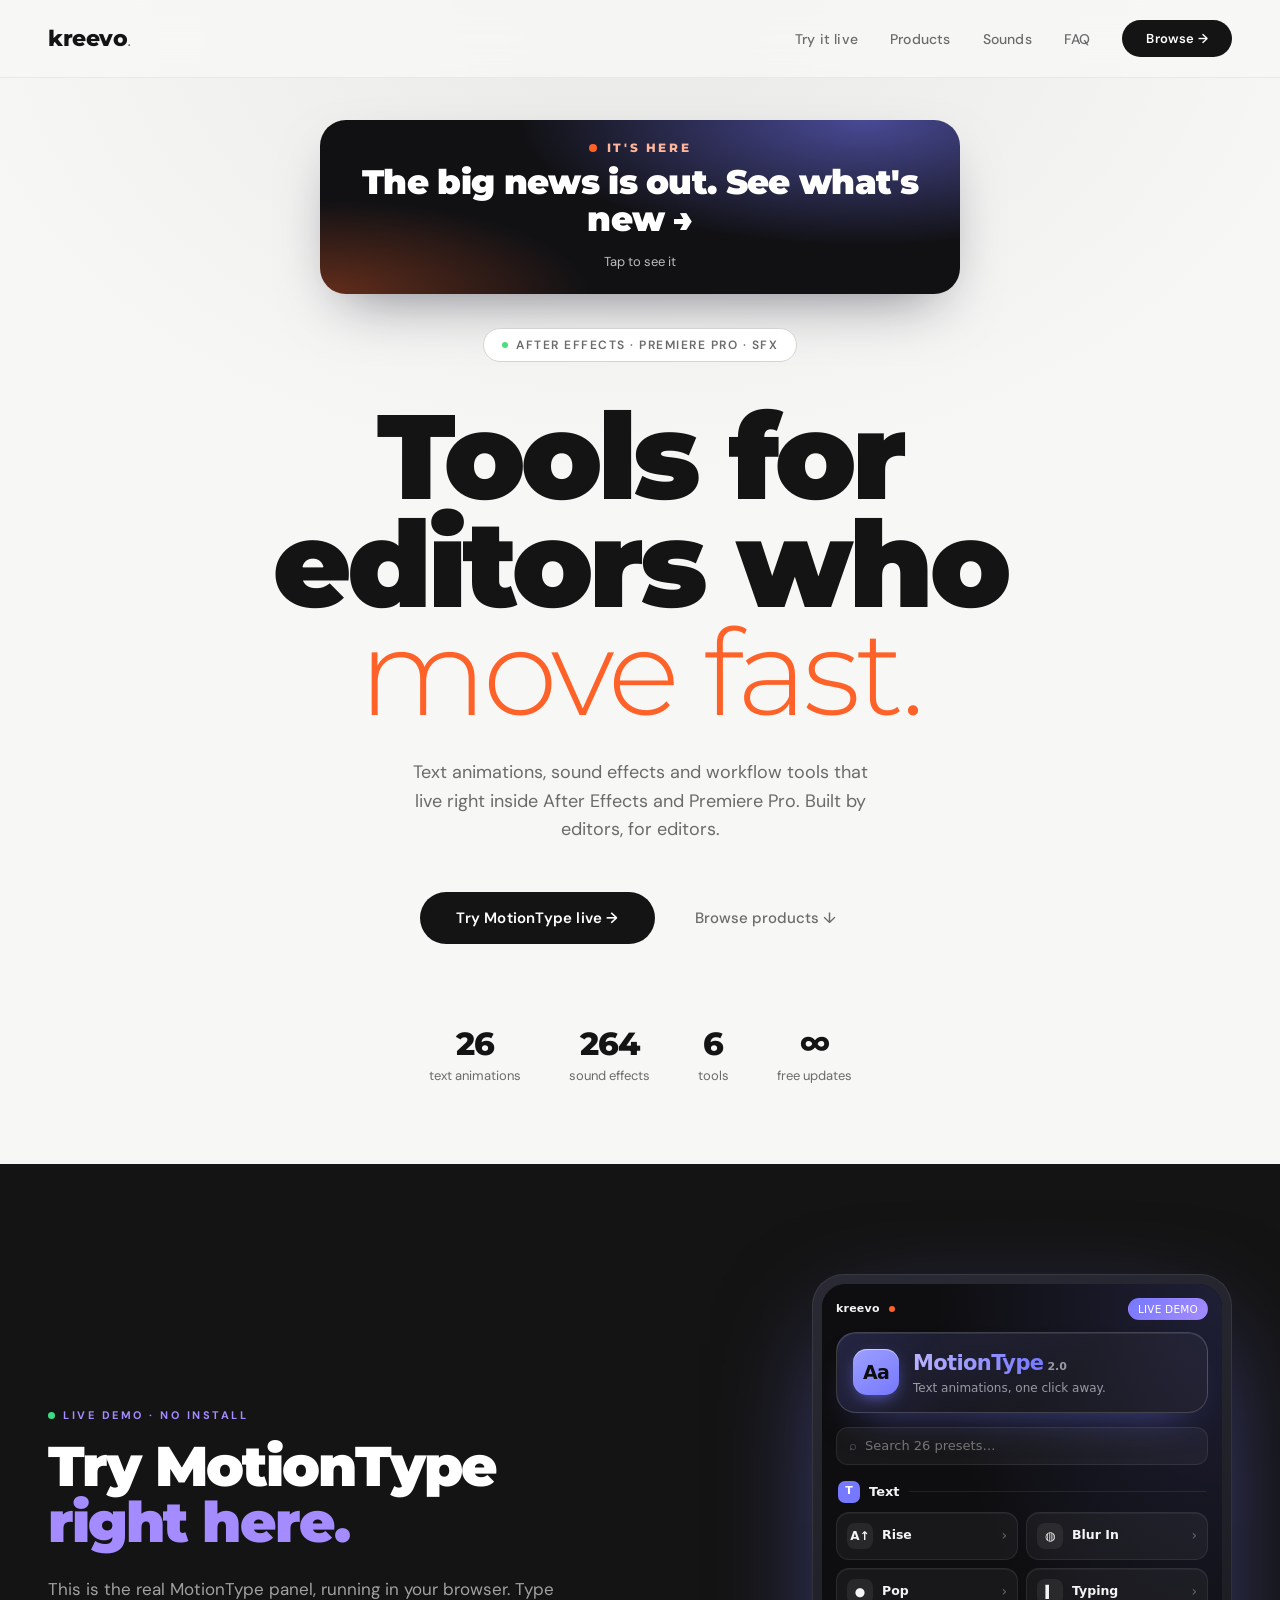
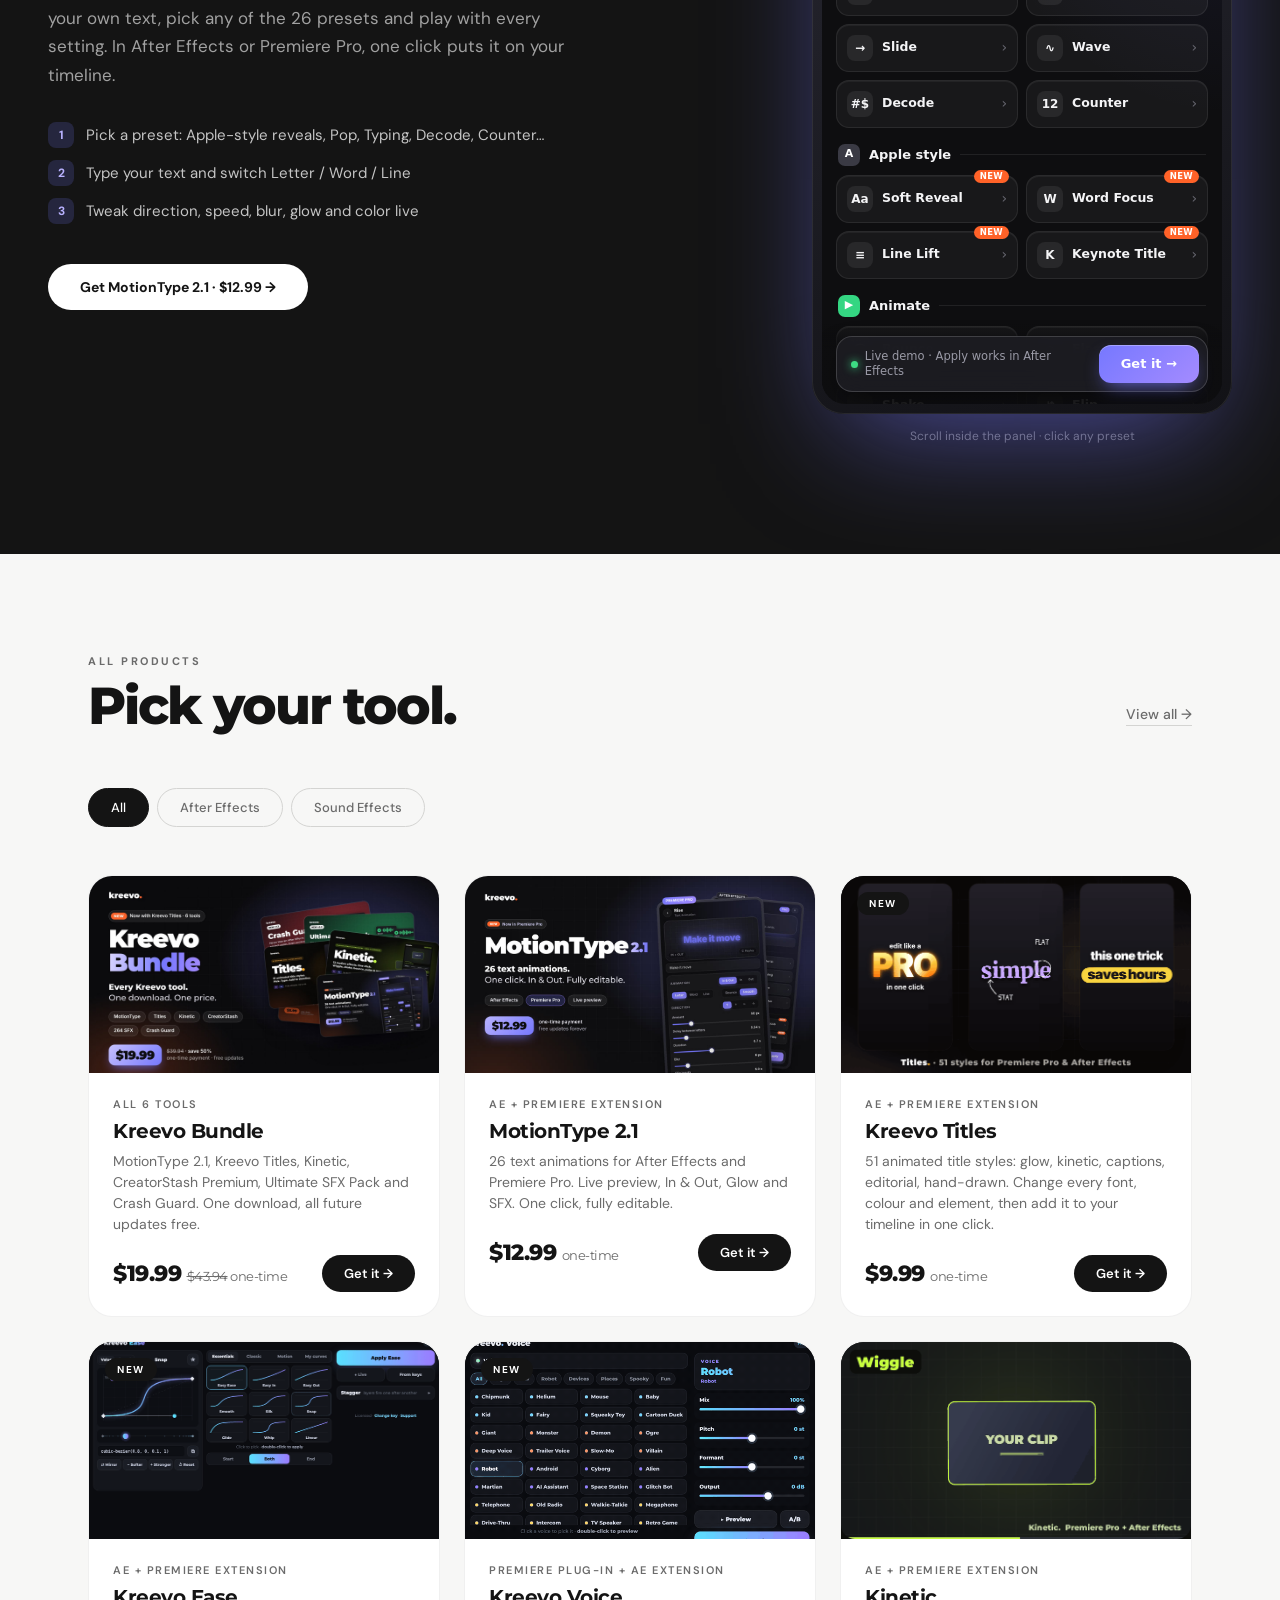
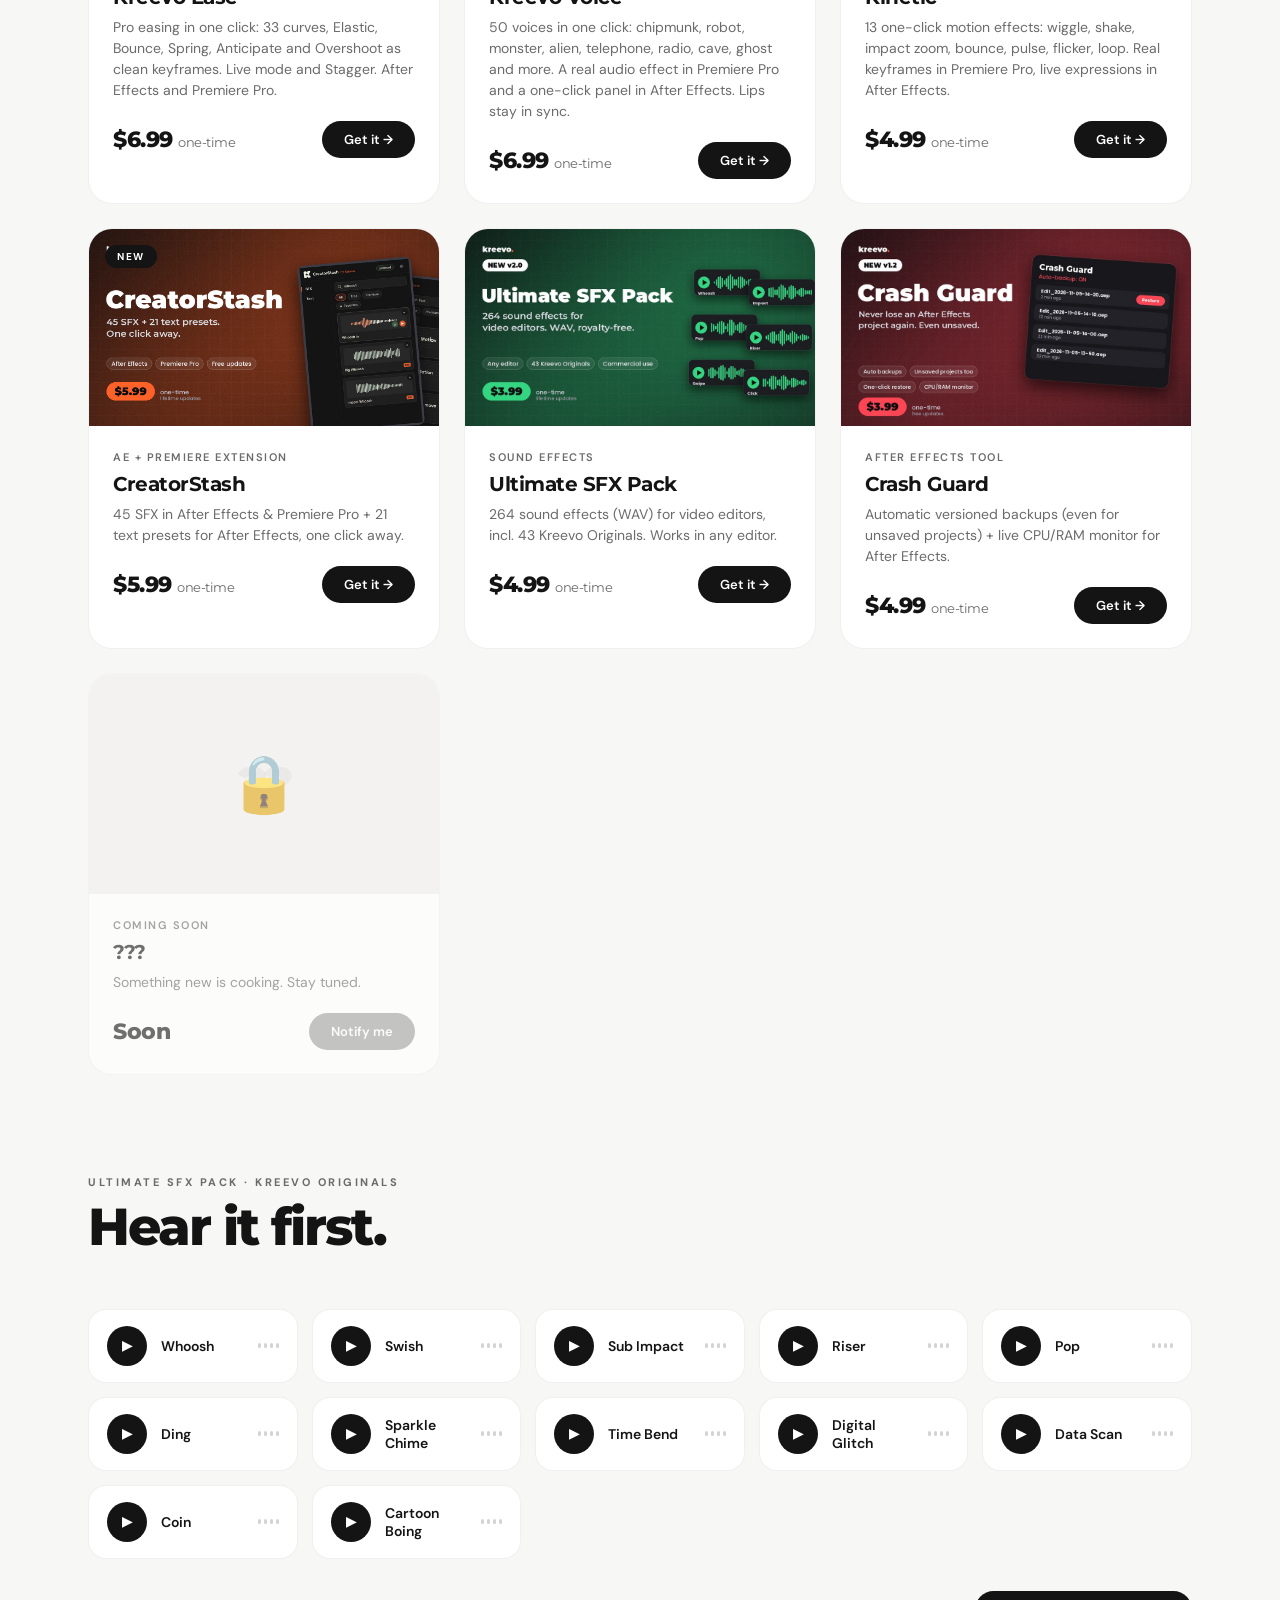
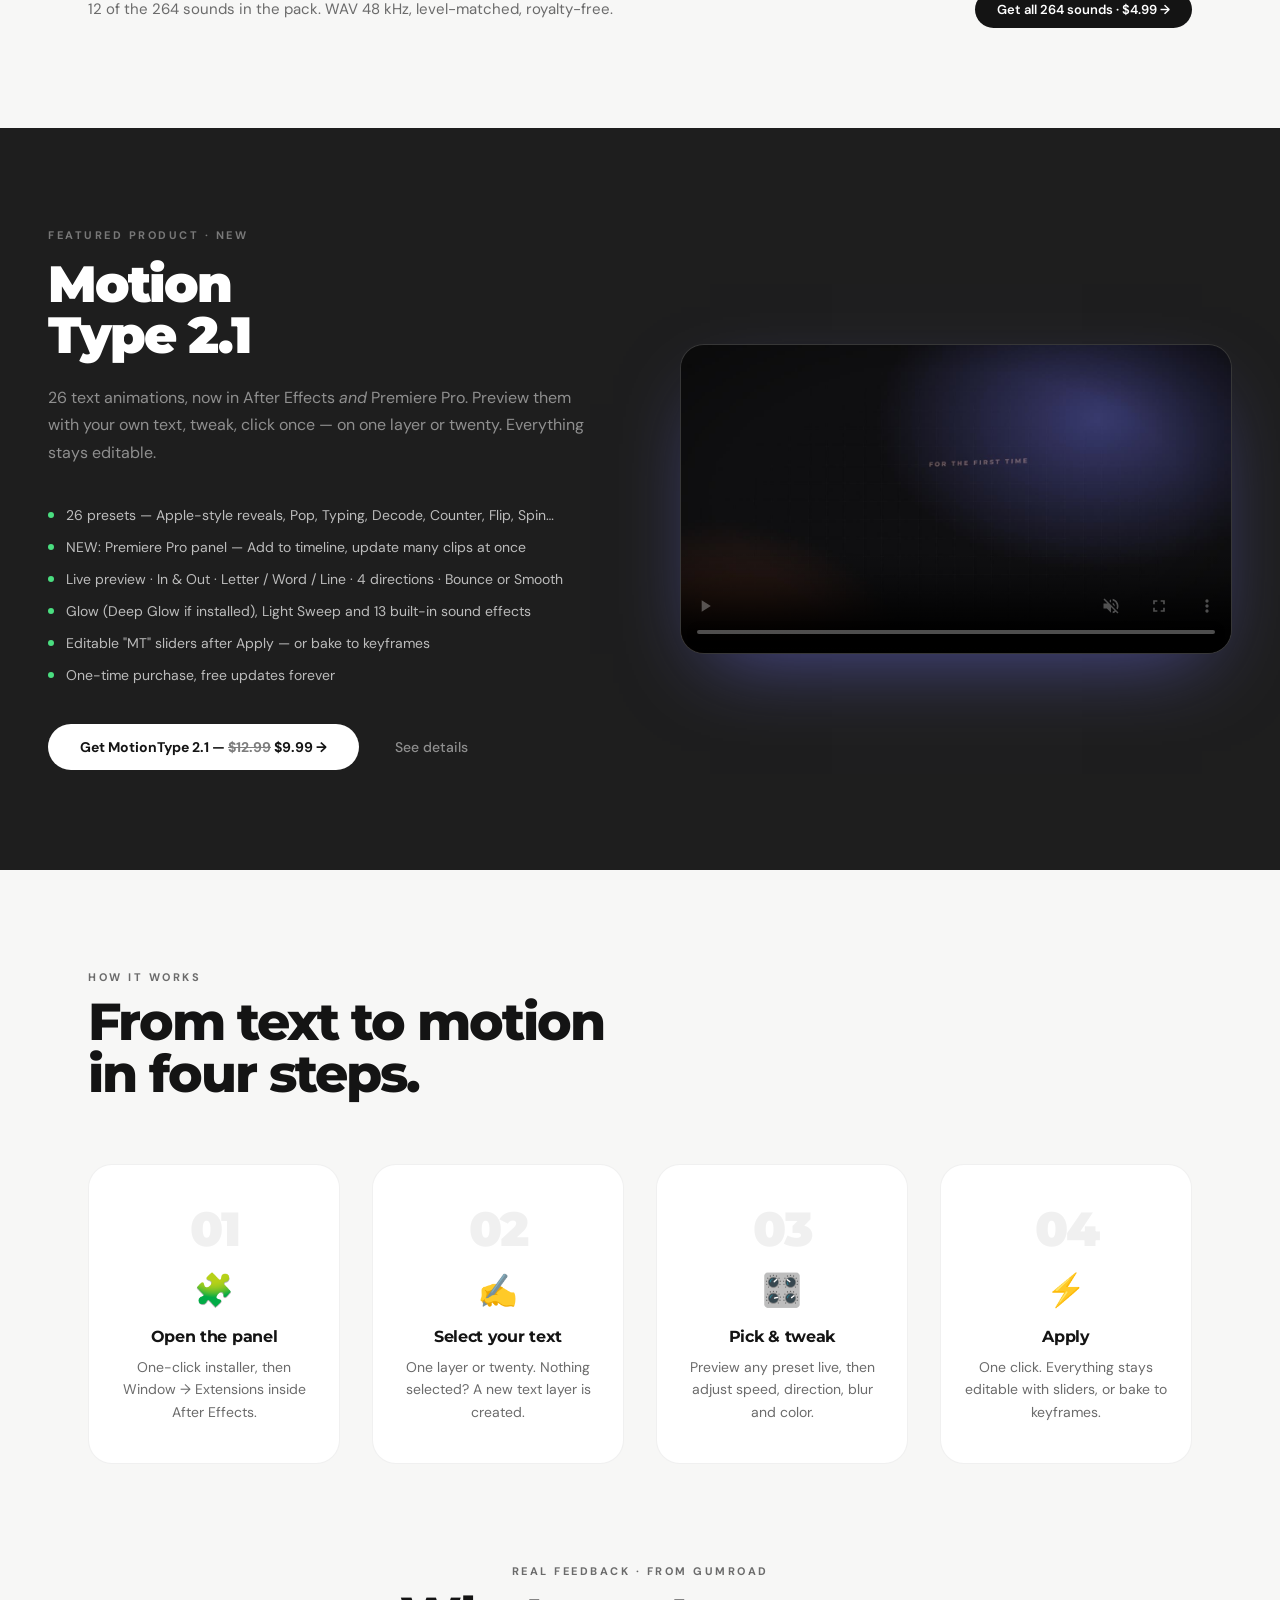
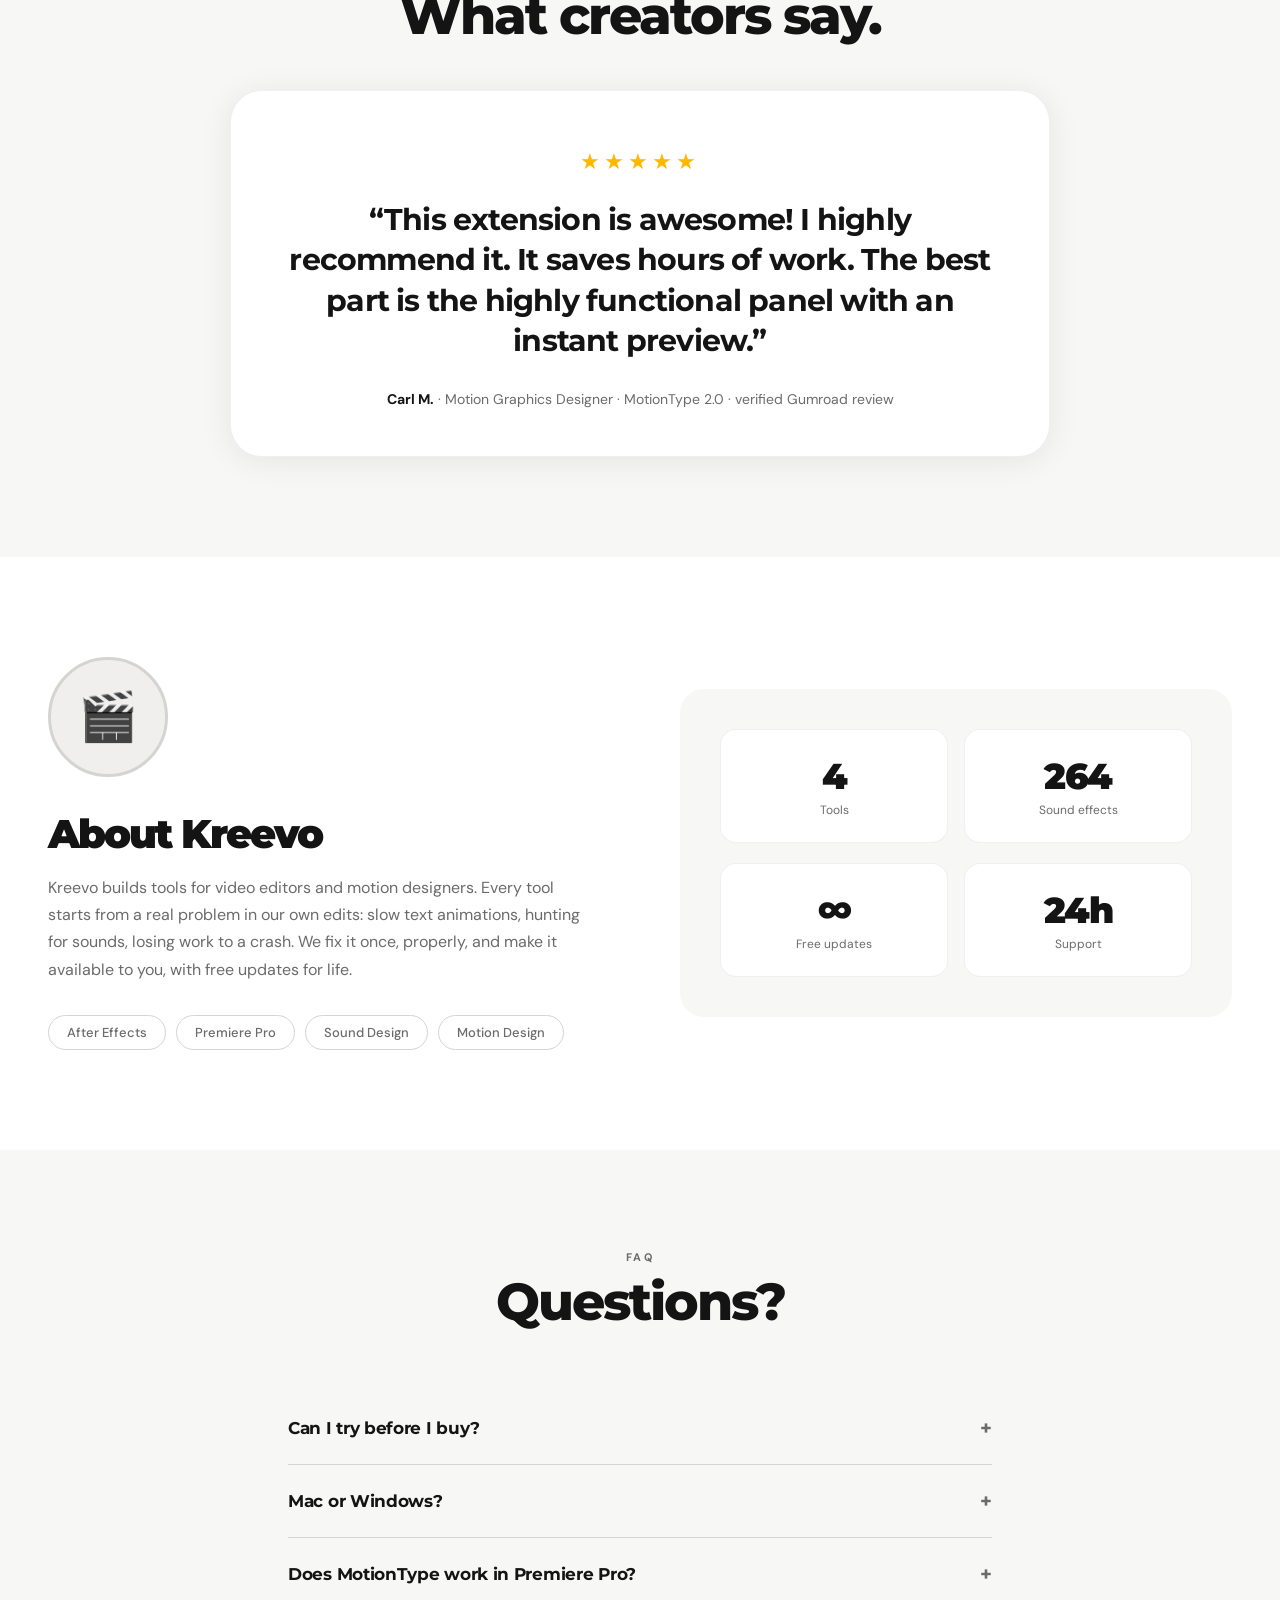
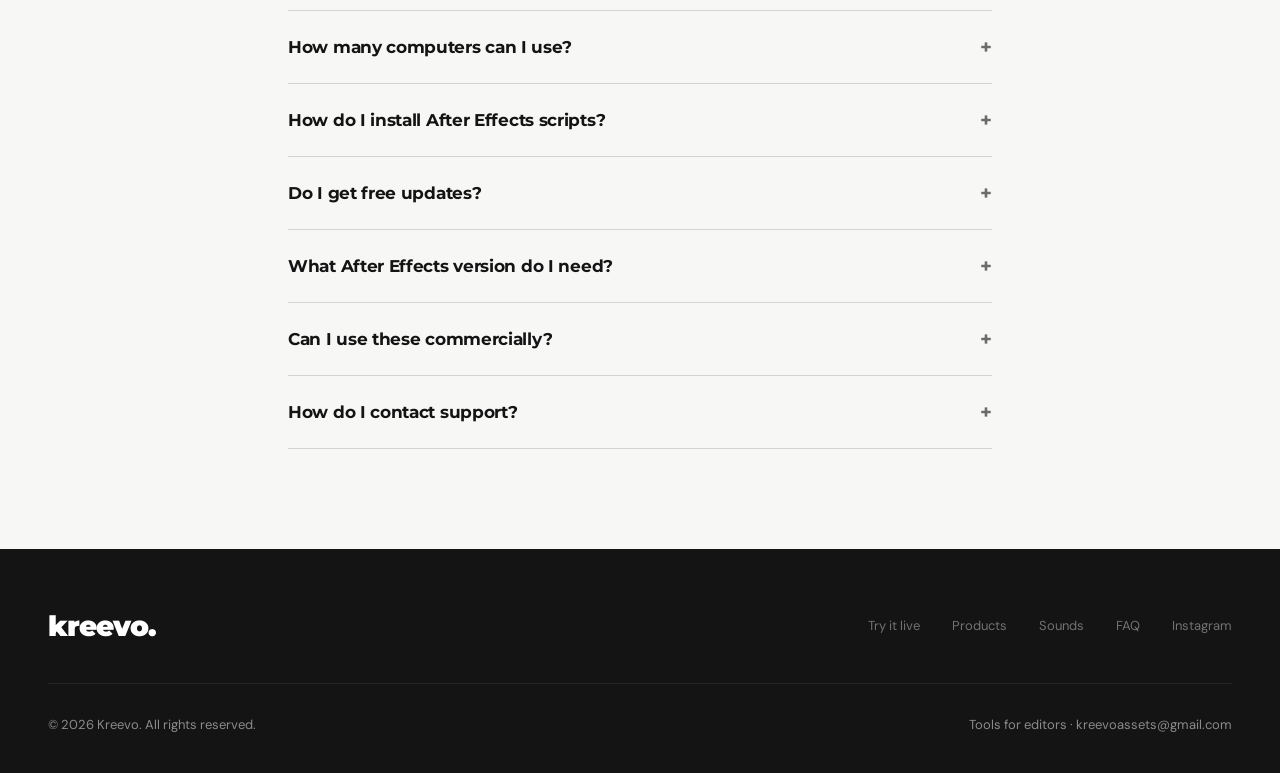
==== commit 8328ceed: "Prices: Kinetic, Ultimate SFX Pack, Crash Guard $4.99; bundle separately $43.94 Co-Authored-By: Clau" ====
--- a/index.html
+++ b/index.html
@@ -771,7 +771,7 @@
           <div class="product-name">Kreevo Bundle</div>
           <div class="product-desc">MotionType 2.1, Kreevo Titles, Kinetic, CreatorStash Premium, Ultimate SFX Pack and Crash Guard. One download, all future updates free.</div>
           <div class="product-footer">
-            <div class="product-price">$19.99 <span><s>$39.94</s> one-time</span></div>
+            <div class="product-price">$19.99 <span><s>$43.94</s> one-time</span></div>
             <a data-gumroad-overlay-checkout="true" class="btn-buy" href="https://kreevo.gumroad.com/l/bundle">Get it →</a>
           </div>
         </div>
@@ -845,7 +845,7 @@
           <div class="product-name">Kinetic</div>
           <div class="product-desc">13 one-click motion effects: wiggle, shake, impact zoom, bounce, pulse, flicker, loop. Real keyframes in Premiere Pro, live expressions in After Effects.</div>
           <div class="product-footer">
-            <div class="product-price">$2.99 <span>one-time</span></div>
+            <div class="product-price">$4.99 <span>one-time</span></div>
             <a data-gumroad-overlay-checkout="true" class="btn-buy" href="https://kreevo.gumroad.com/l/kinetic">Get it →</a>
           </div>
         </div>
@@ -875,7 +875,7 @@
           <div class="product-name">Ultimate SFX Pack</div>
           <div class="product-desc">264 sound effects (WAV) for video editors, incl. 43 Kreevo Originals. Works in any editor.</div>
           <div class="product-footer">
-            <div class="product-price">$3.99 <span>one-time</span></div>
+            <div class="product-price">$4.99 <span>one-time</span></div>
             <a data-gumroad-overlay-checkout="true" class="btn-buy" href="https://kreevo.gumroad.com/l/UltimateSFXPack">Get it →</a>
           </div>
         </div>
@@ -890,7 +890,7 @@
           <div class="product-name">Crash Guard</div>
           <div class="product-desc">Automatic versioned backups (even for unsaved projects) + live CPU/RAM monitor for After Effects.</div>
           <div class="product-footer">
-            <div class="product-price">$3.99 <span>one-time</span></div>
+            <div class="product-price">$4.99 <span>one-time</span></div>
             <a data-gumroad-overlay-checkout="true" class="btn-buy" href="https://kreevo.gumroad.com/l/crashguard">Get it →</a>
           </div>
         </div>
@@ -928,7 +928,7 @@
     <div class="sounds-grid" id="soundsGrid"></div>
     <div class="sounds-foot">
       <p>12 of the 264 sounds in the pack. WAV 48 kHz, level-matched, royalty-free.</p>
-      <a data-gumroad-overlay-checkout="true" class="btn-buy" href="https://kreevo.gumroad.com/l/UltimateSFXPack">Get all 264 sounds · $3.99 →</a>
+      <a data-gumroad-overlay-checkout="true" class="btn-buy" href="https://kreevo.gumroad.com/l/UltimateSFXPack">Get all 264 sounds · $4.99 →</a>
     </div>
   </div>
 </section>
@@ -1140,7 +1140,7 @@
     title: 'Ultimate SFX Pack',
     desc: '264 sound effects for video editors and content creators, WAV 48 kHz and level-matched, ready to drop on your timeline.',
     features: ['264 sound effects in 44 folders', '43 new Kreevo Original sounds', 'Whooshes, pops, UI, glitches, impacts, risers, VHS', 'WAV 48 kHz, level-matched, Sound List PDF', 'Works in Premiere, After Effects, Resolve, Final Cut, CapCut', 'Use in personal and client projects'],
-    price: '$3.99',
+    price: '$4.99',
     link: 'https://kreevo.gumroad.com/l/UltimateSFXPack'
   },
   crashguard: {
@@ -1148,7 +1148,7 @@
     title: 'Crash Guard',
     desc: 'Never lose an After Effects project to a crash again. Automatic versioned backups, even if you never pressed Save, and a live system monitor.',
     features: ['Automatic versioned backups (on by default)', 'Protects unsaved (Untitled) projects too', 'Works with OneDrive / Dropbox / Google Drive projects', 'One-click restore from any recent backup', 'Pre-render footage health check', 'Live CPU/RAM monitor with plain-language warnings', 'Project cleaner: unused footage, duplicates, caches'],
-    price: '$3.99',
+    price: '$4.99',
     link: 'https://kreevo.gumroad.com/l/crashguard'
   }
 };
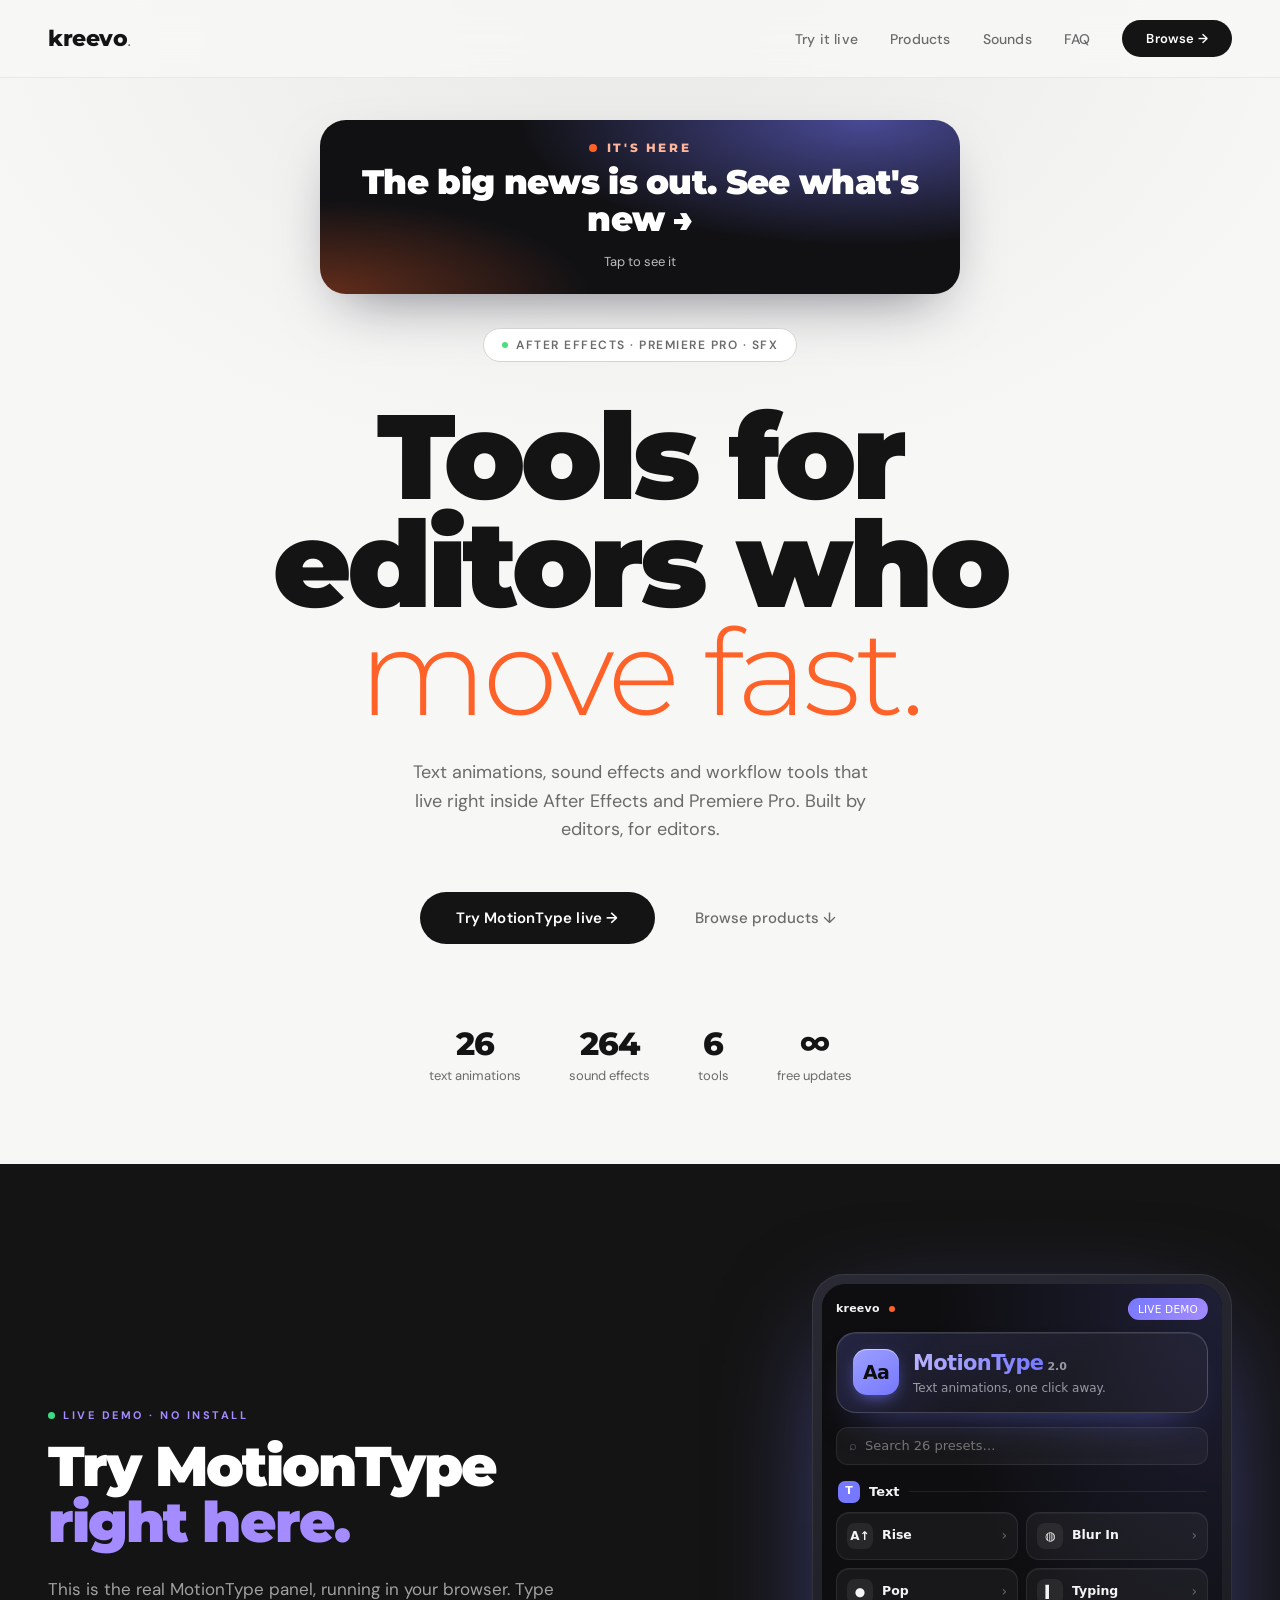
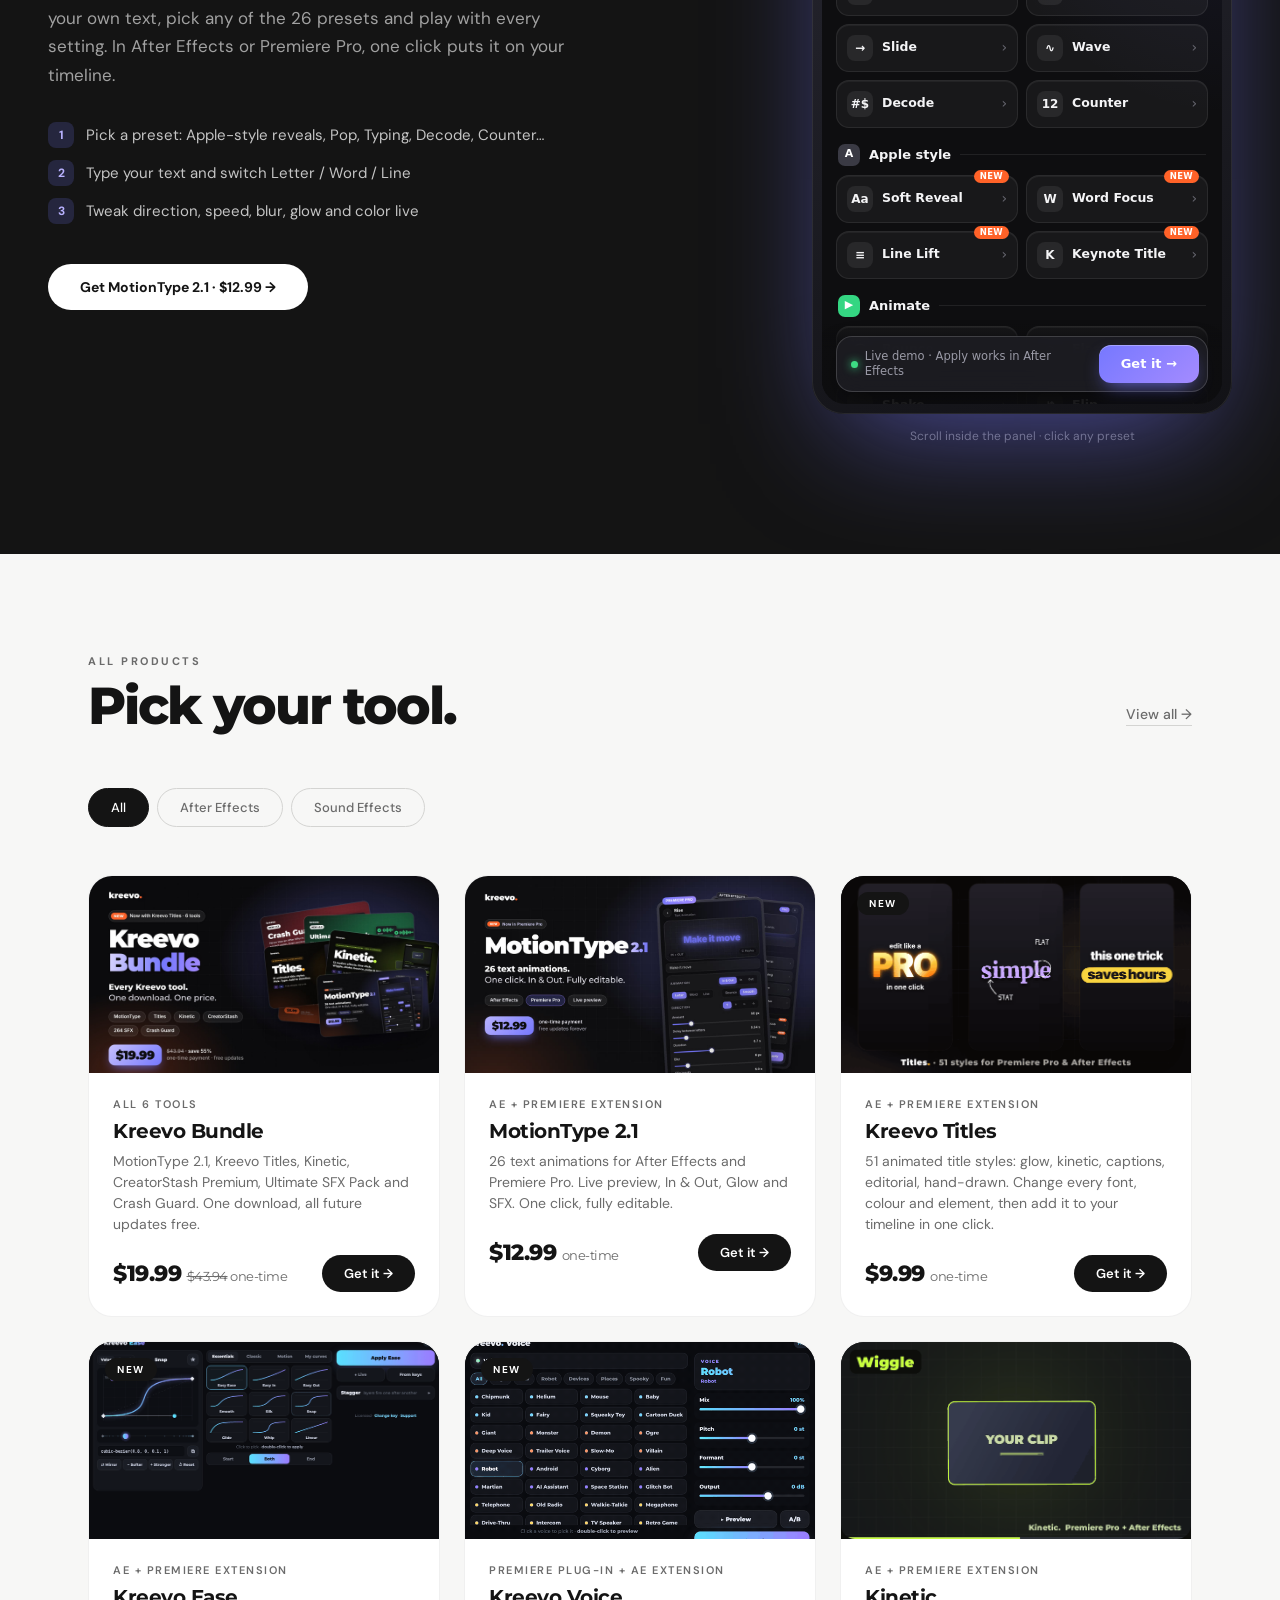
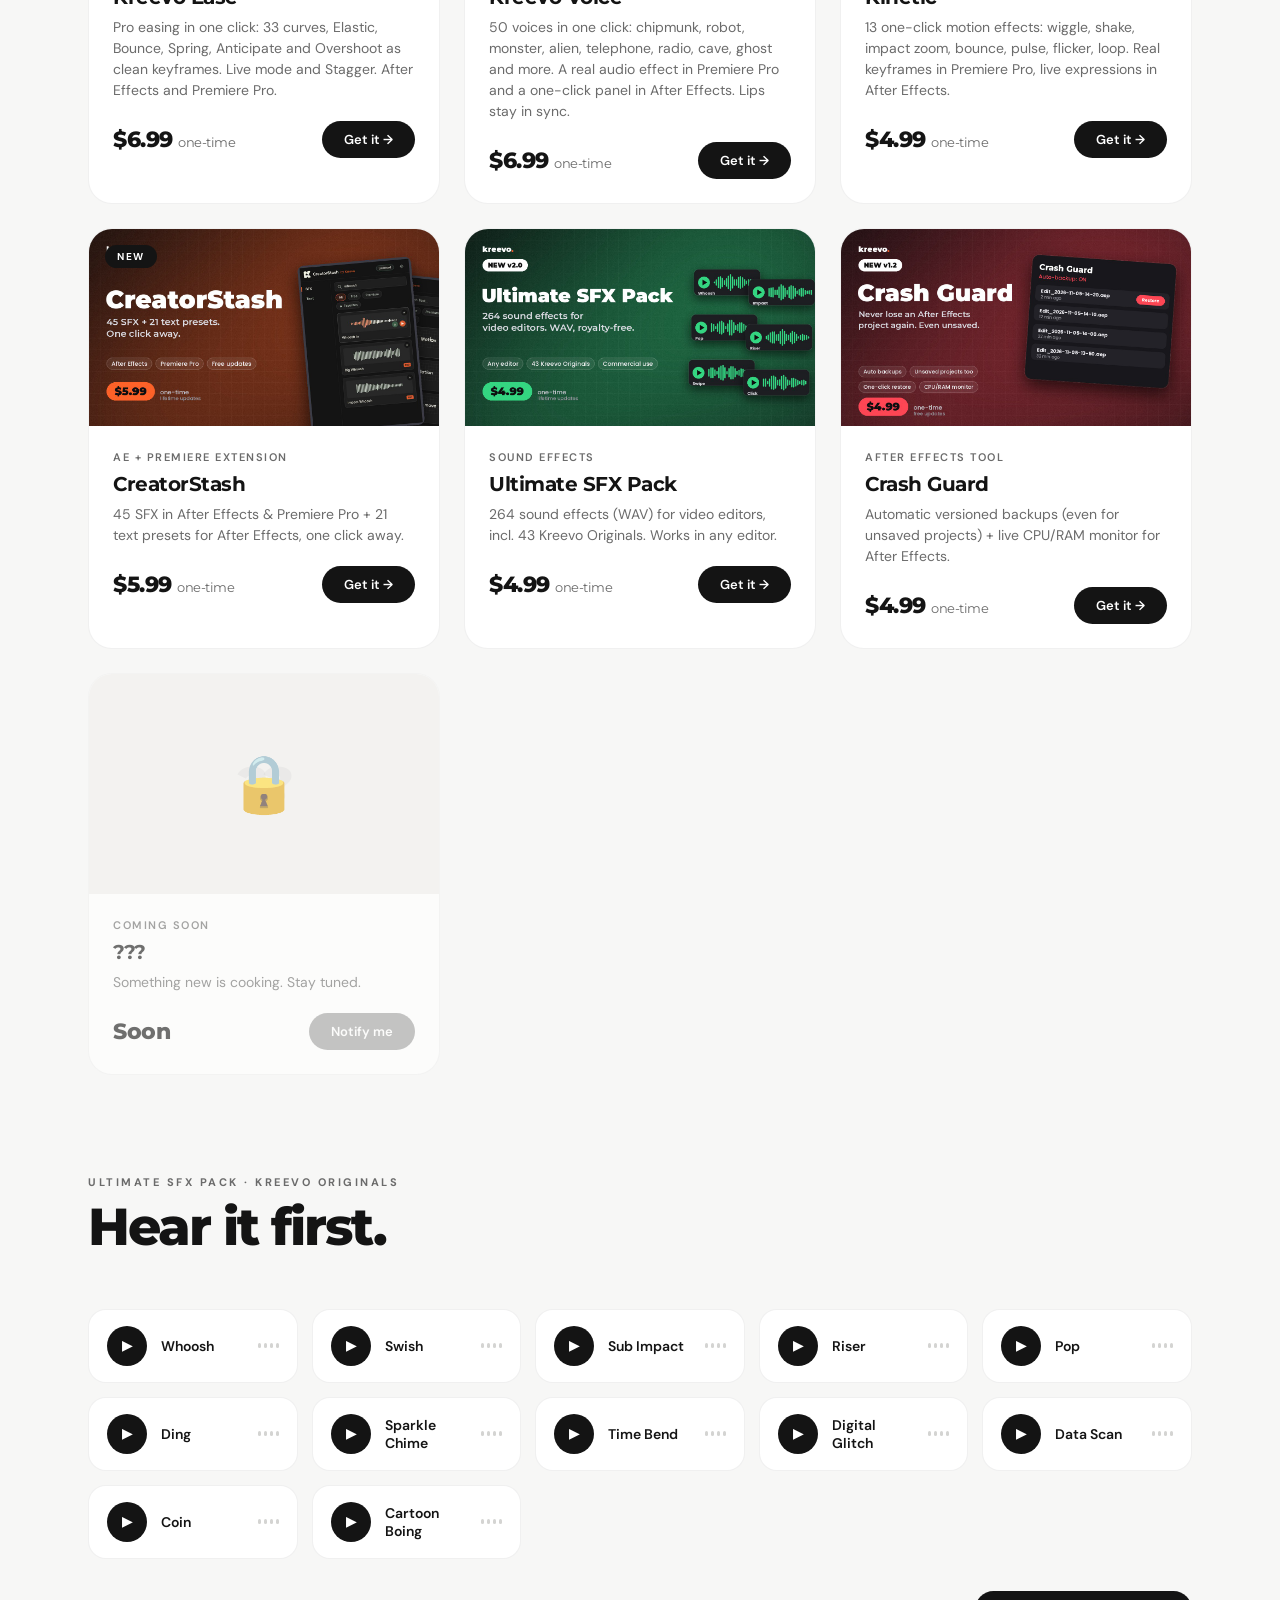
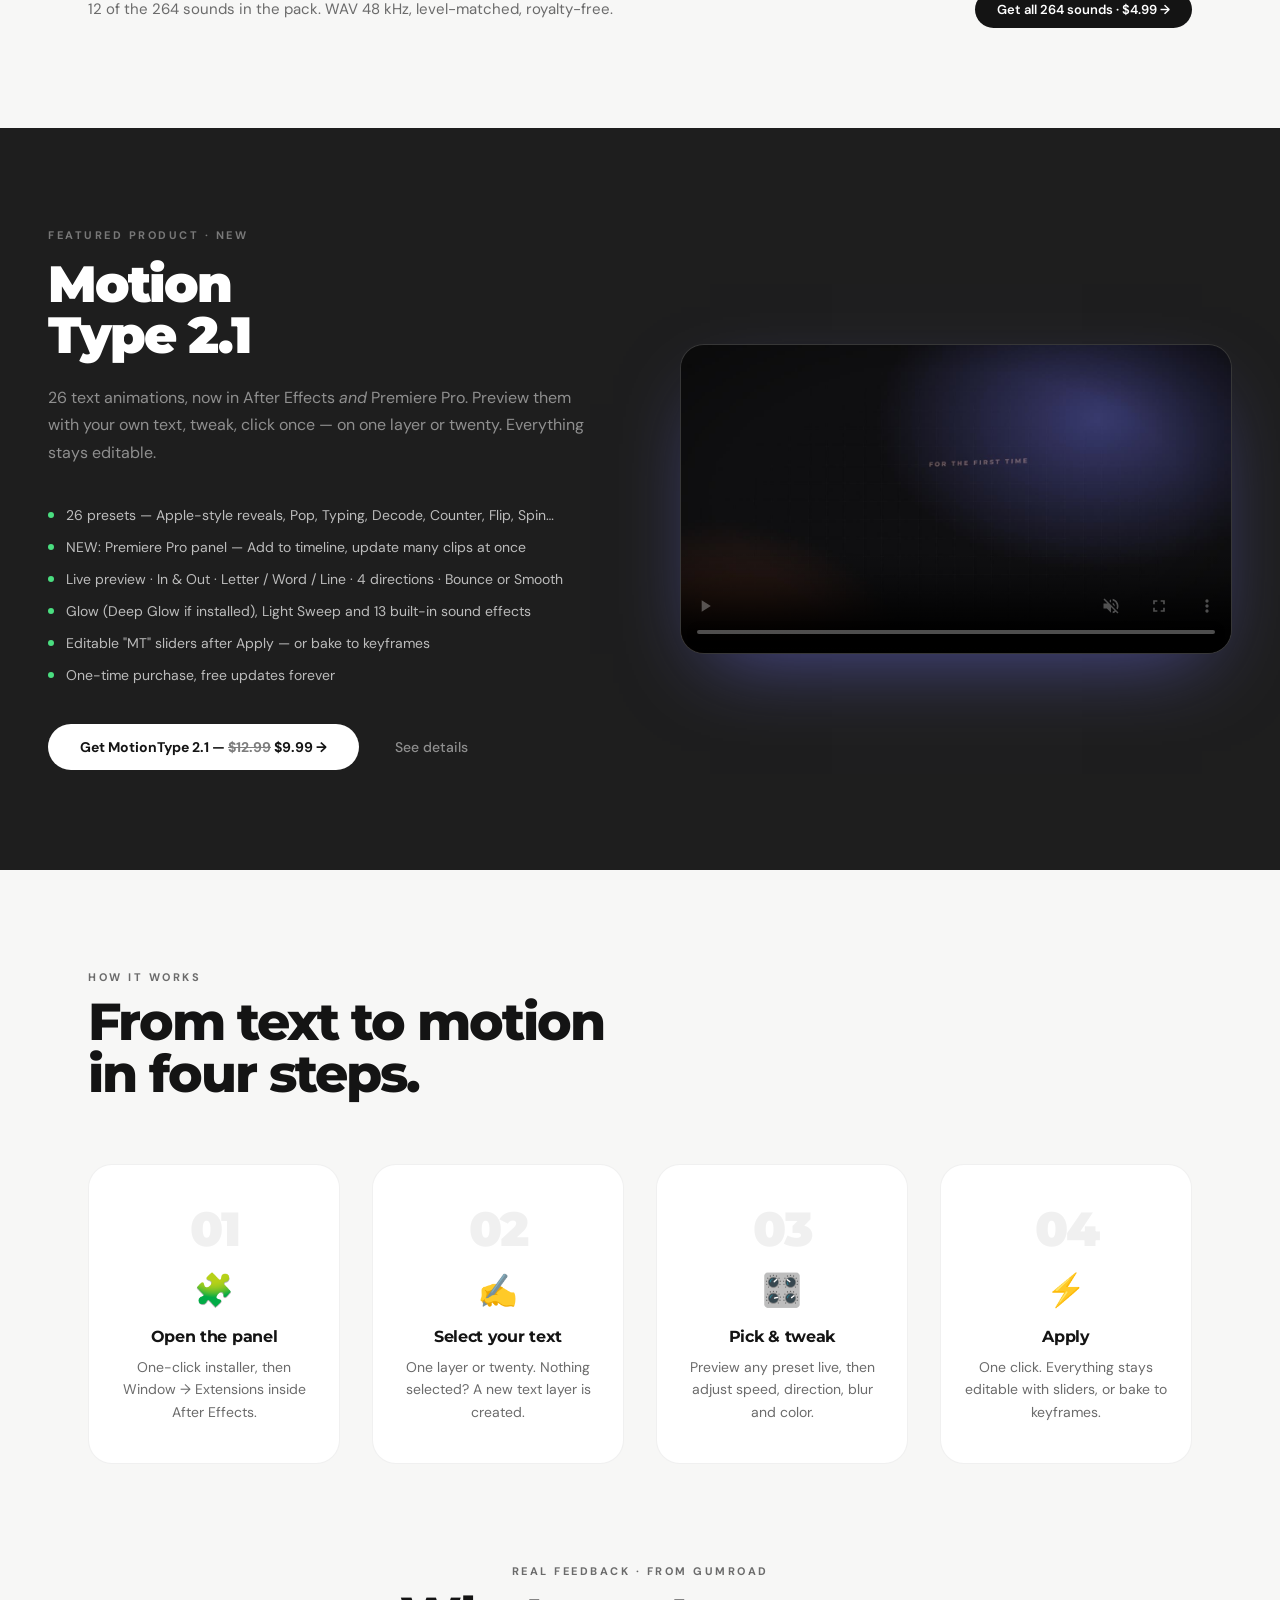
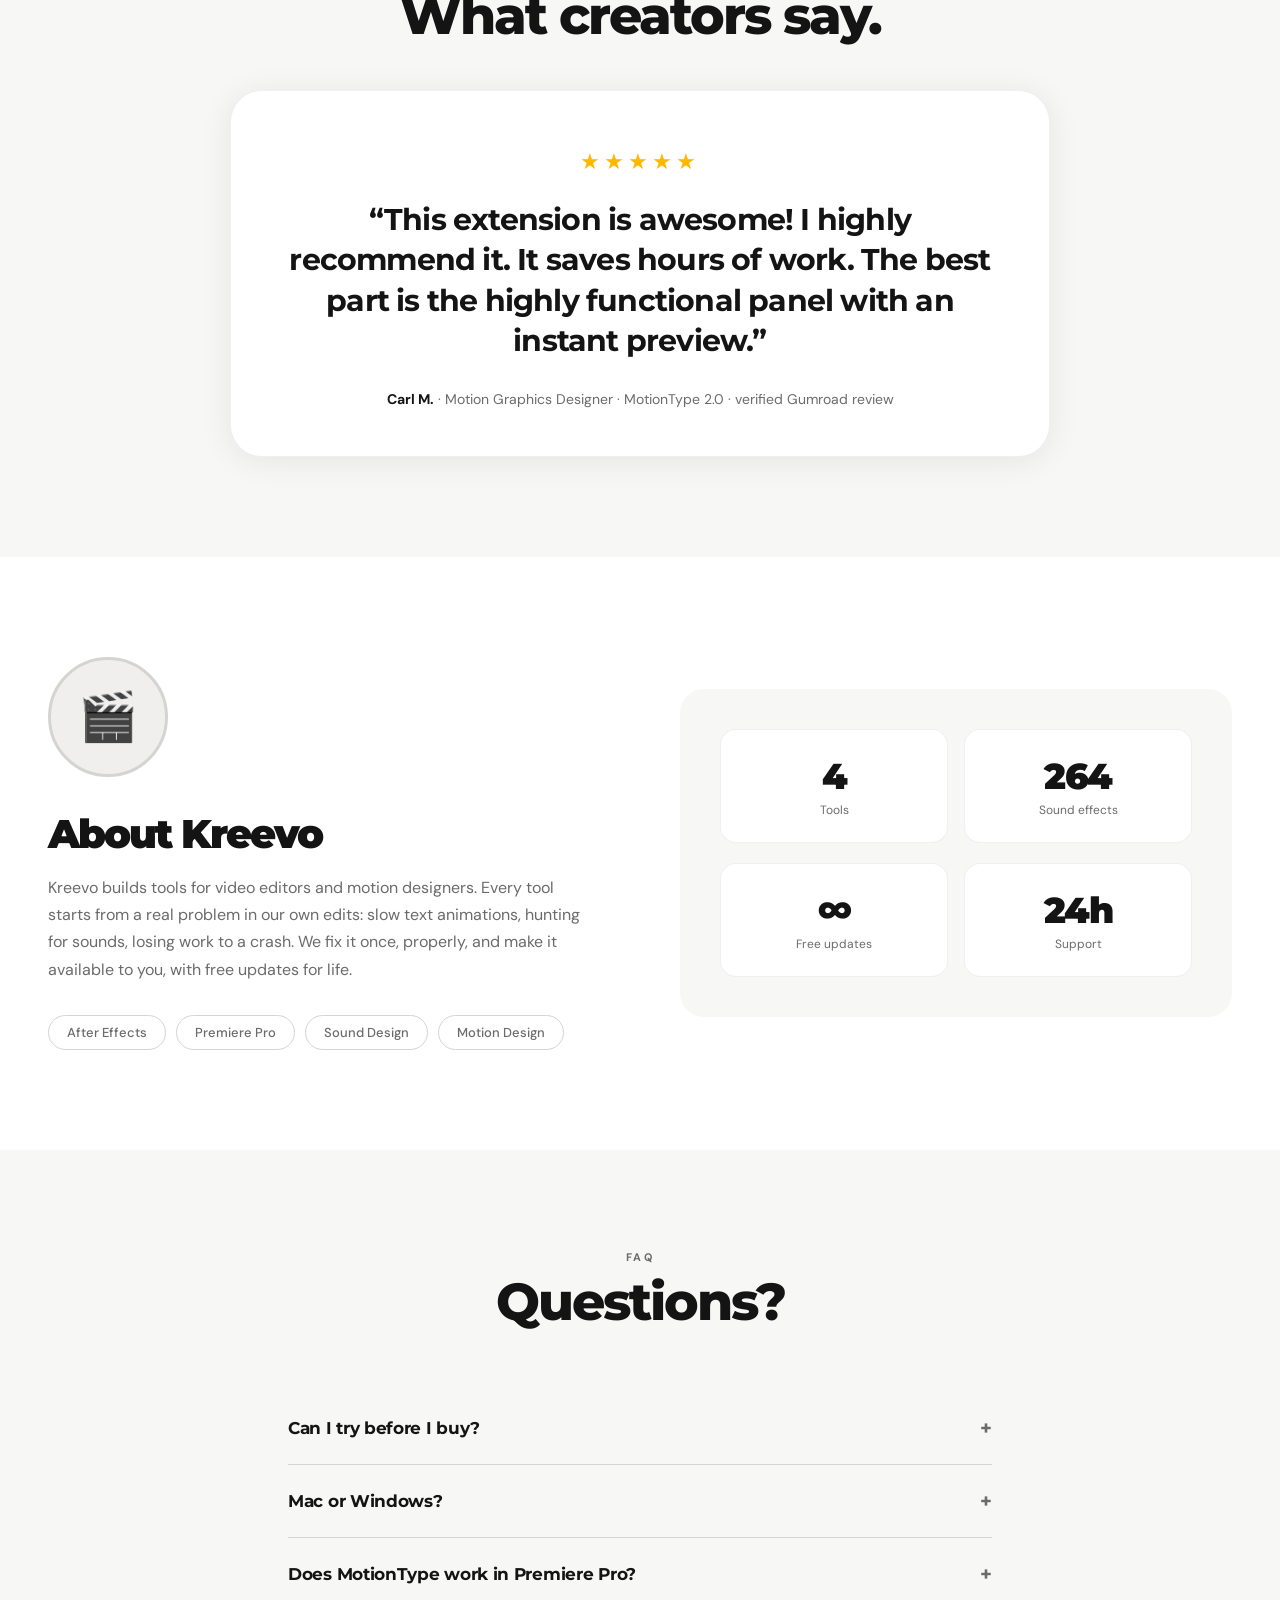
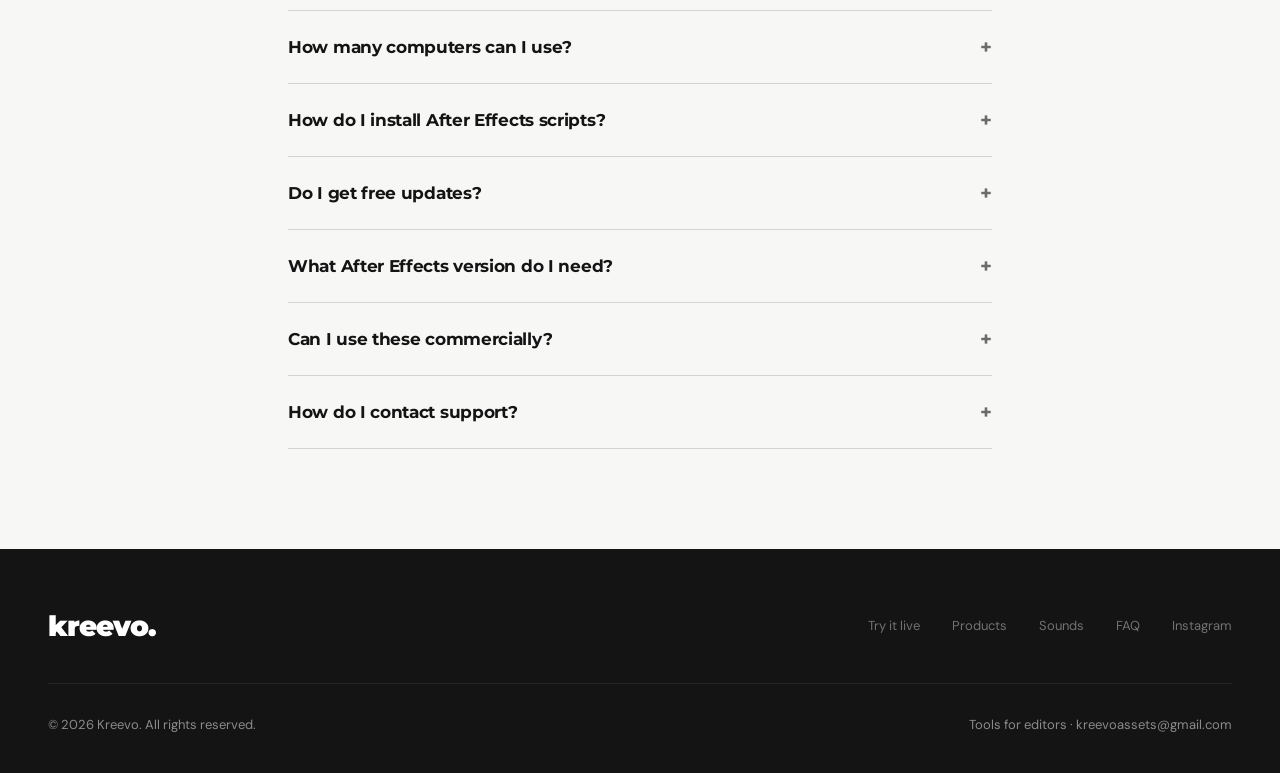
==== commit 4dbe4dbe: "Covers with new prices ($4.99, bundle separately $43.94) Co-Authored-By: Claude Opus 5.5 <noreply@an" ====
--- a/index.html
+++ b/index.html
@@ -764,7 +764,7 @@
 
       <div class="product-card" data-cat="bundle" onclick="if(!event.target.closest('a')){var b=this.querySelector('a.btn-buy');if(b)b.click();}">
         <div class="product-img has-cover">
-          <img src="assets/brand/bundle_cover.jpg" alt="Kreevo Bundle" loading="lazy">
+          <img src="assets/brand/bundle_cover7.jpg" alt="Kreevo Bundle" loading="lazy">
         </div>
         <div class="product-info">
           <div class="product-cat">All 6 tools</div>
@@ -867,7 +867,7 @@
       </div>
       <div class="product-card" data-cat="sfx" onclick="if(!event.target.closest('a'))openModal('sfxpack')">
         <div class="product-img has-cover">
-          <video src="assets/video/sfx_preview.mp4" poster="assets/brand/sfx_cover.jpg" autoplay muted loop playsinline preload="metadata" aria-label="Ultimate SFX Pack preview"></video>
+          <video src="assets/video/sfx_preview.mp4" poster="assets/brand/sfx_cover_499.jpg" autoplay muted loop playsinline preload="metadata" aria-label="Ultimate SFX Pack preview"></video>
           
         </div>
         <div class="product-info">
@@ -882,7 +882,7 @@
       </div>
       <div class="product-card" data-cat="ae" onclick="if(!event.target.closest('a'))openModal('crashguard')">
         <div class="product-img has-cover">
-          <video src="assets/video/crashguard_demo.mp4" poster="assets/brand/cg_cover.jpg" autoplay muted loop playsinline preload="metadata" aria-label="Crash Guard demo"></video>
+          <video src="assets/video/crashguard_demo.mp4" poster="assets/brand/cg_cover_499.jpg" autoplay muted loop playsinline preload="metadata" aria-label="Crash Guard demo"></video>
           
         </div>
         <div class="product-info">
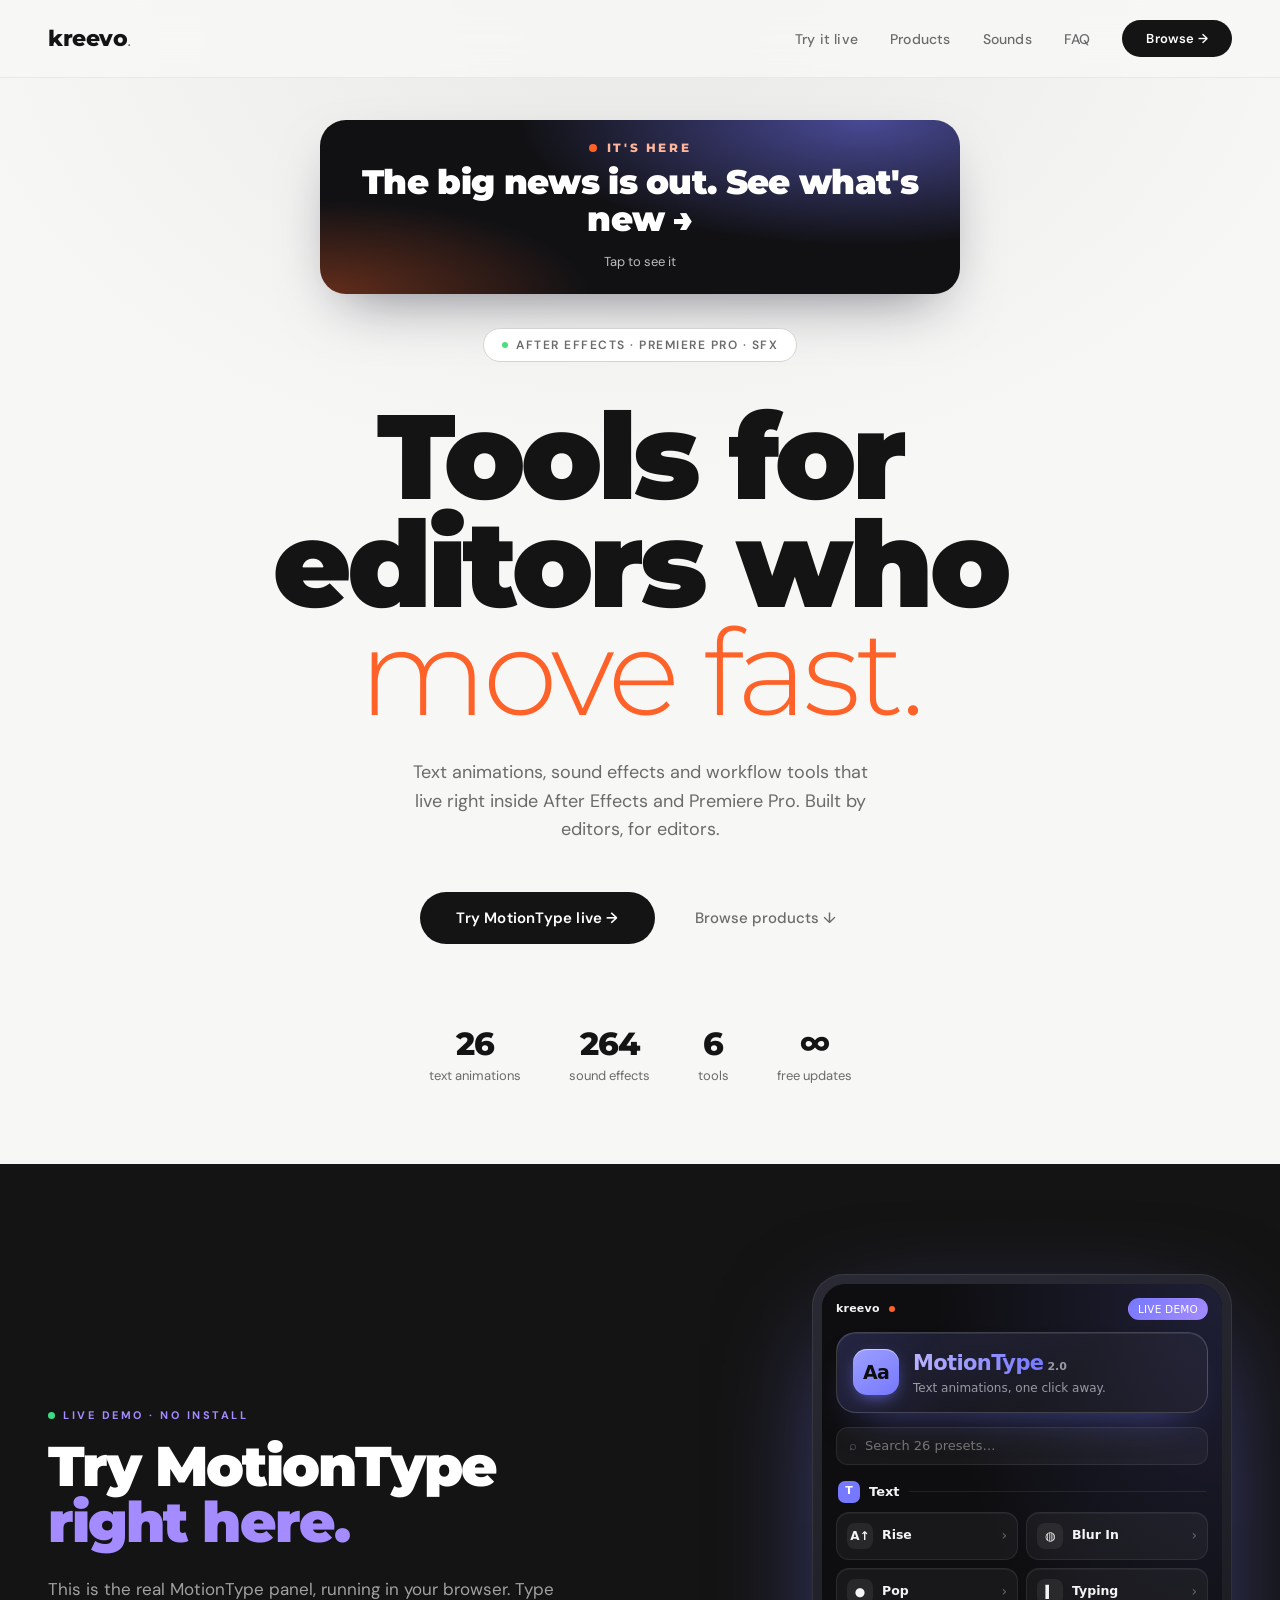
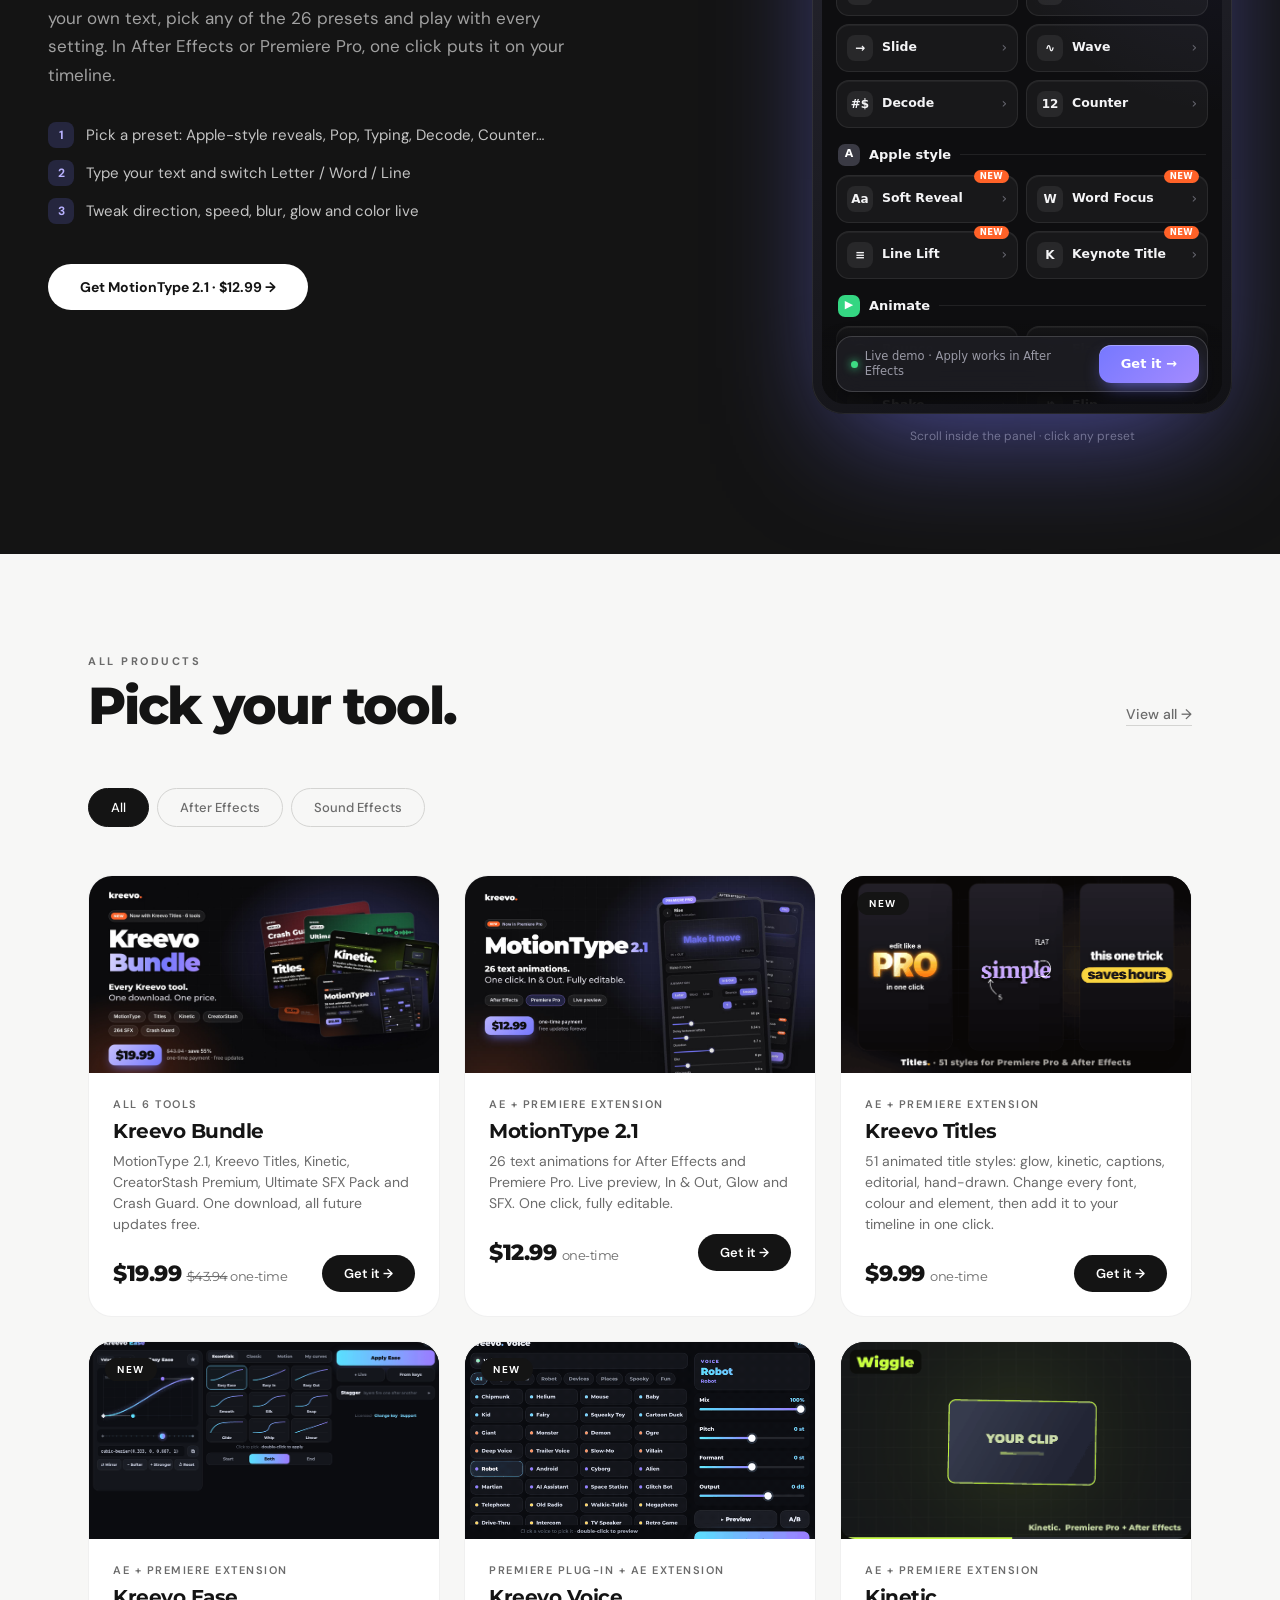
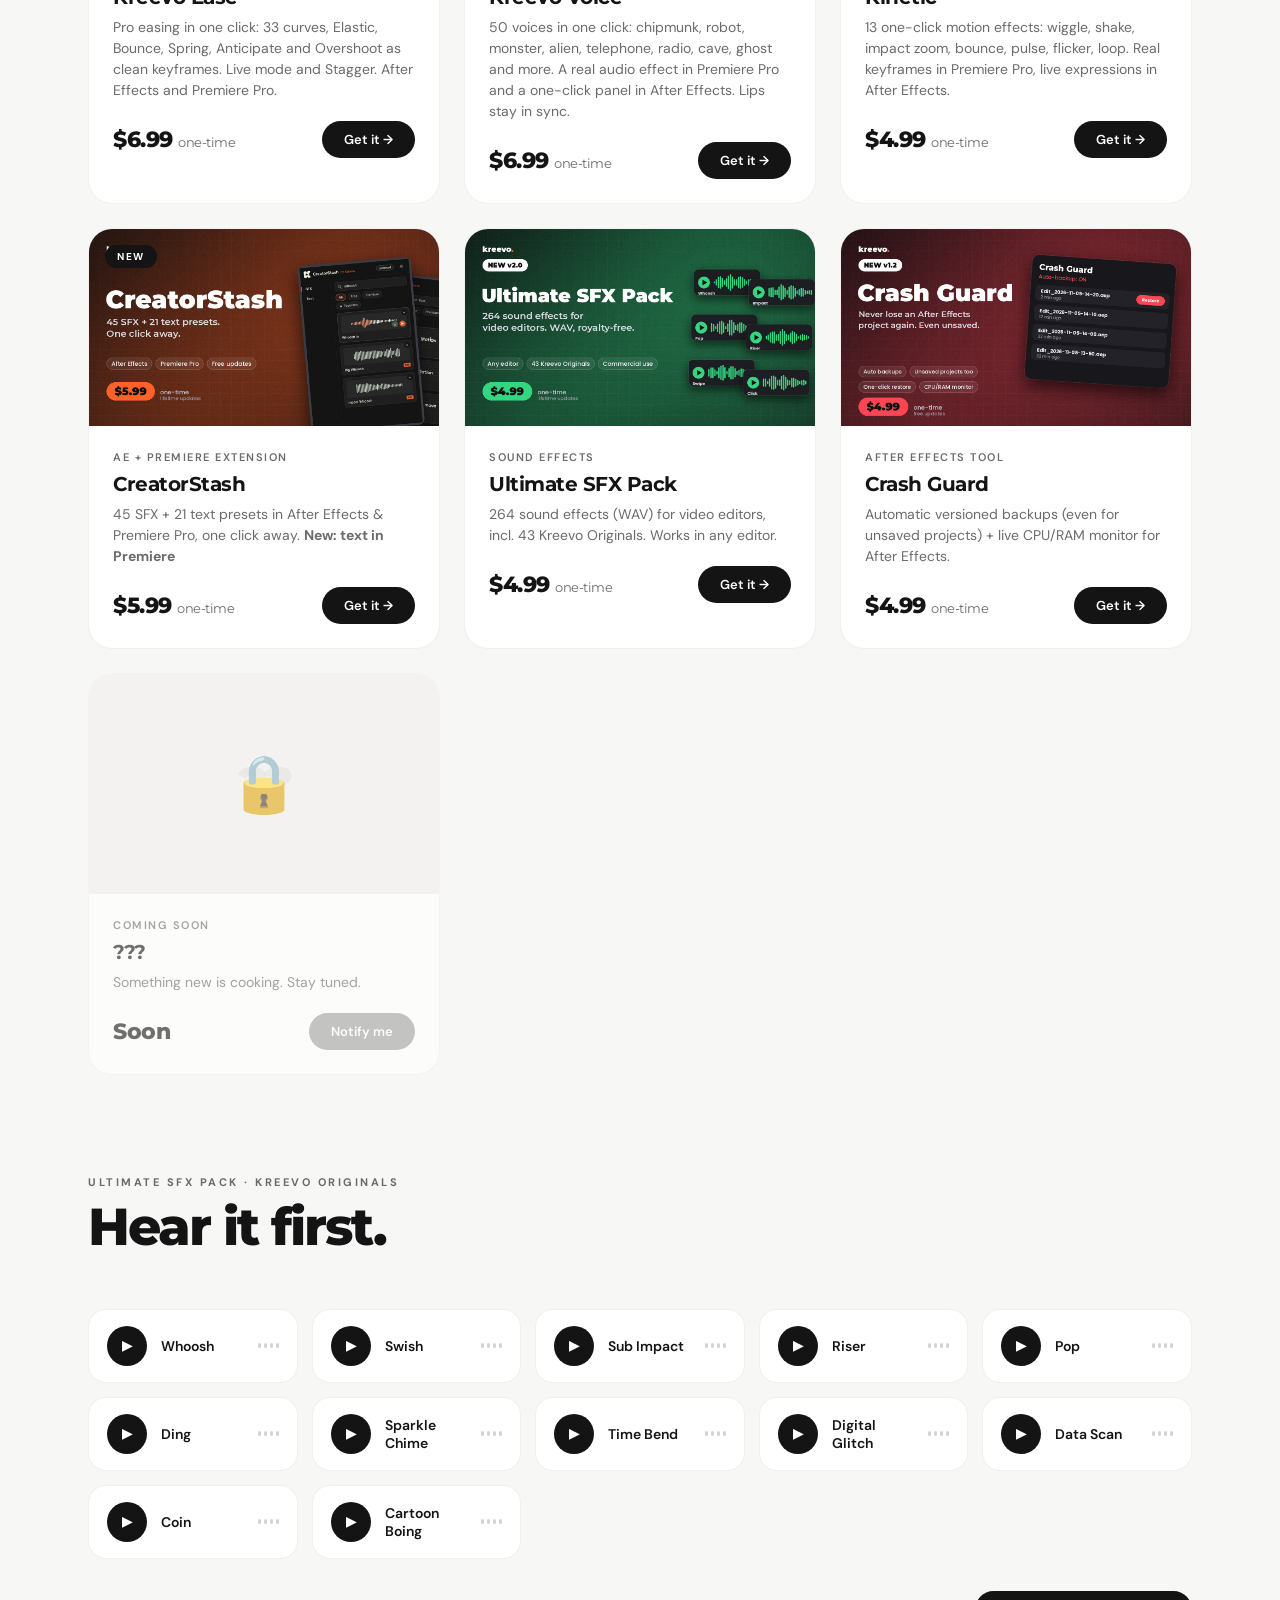
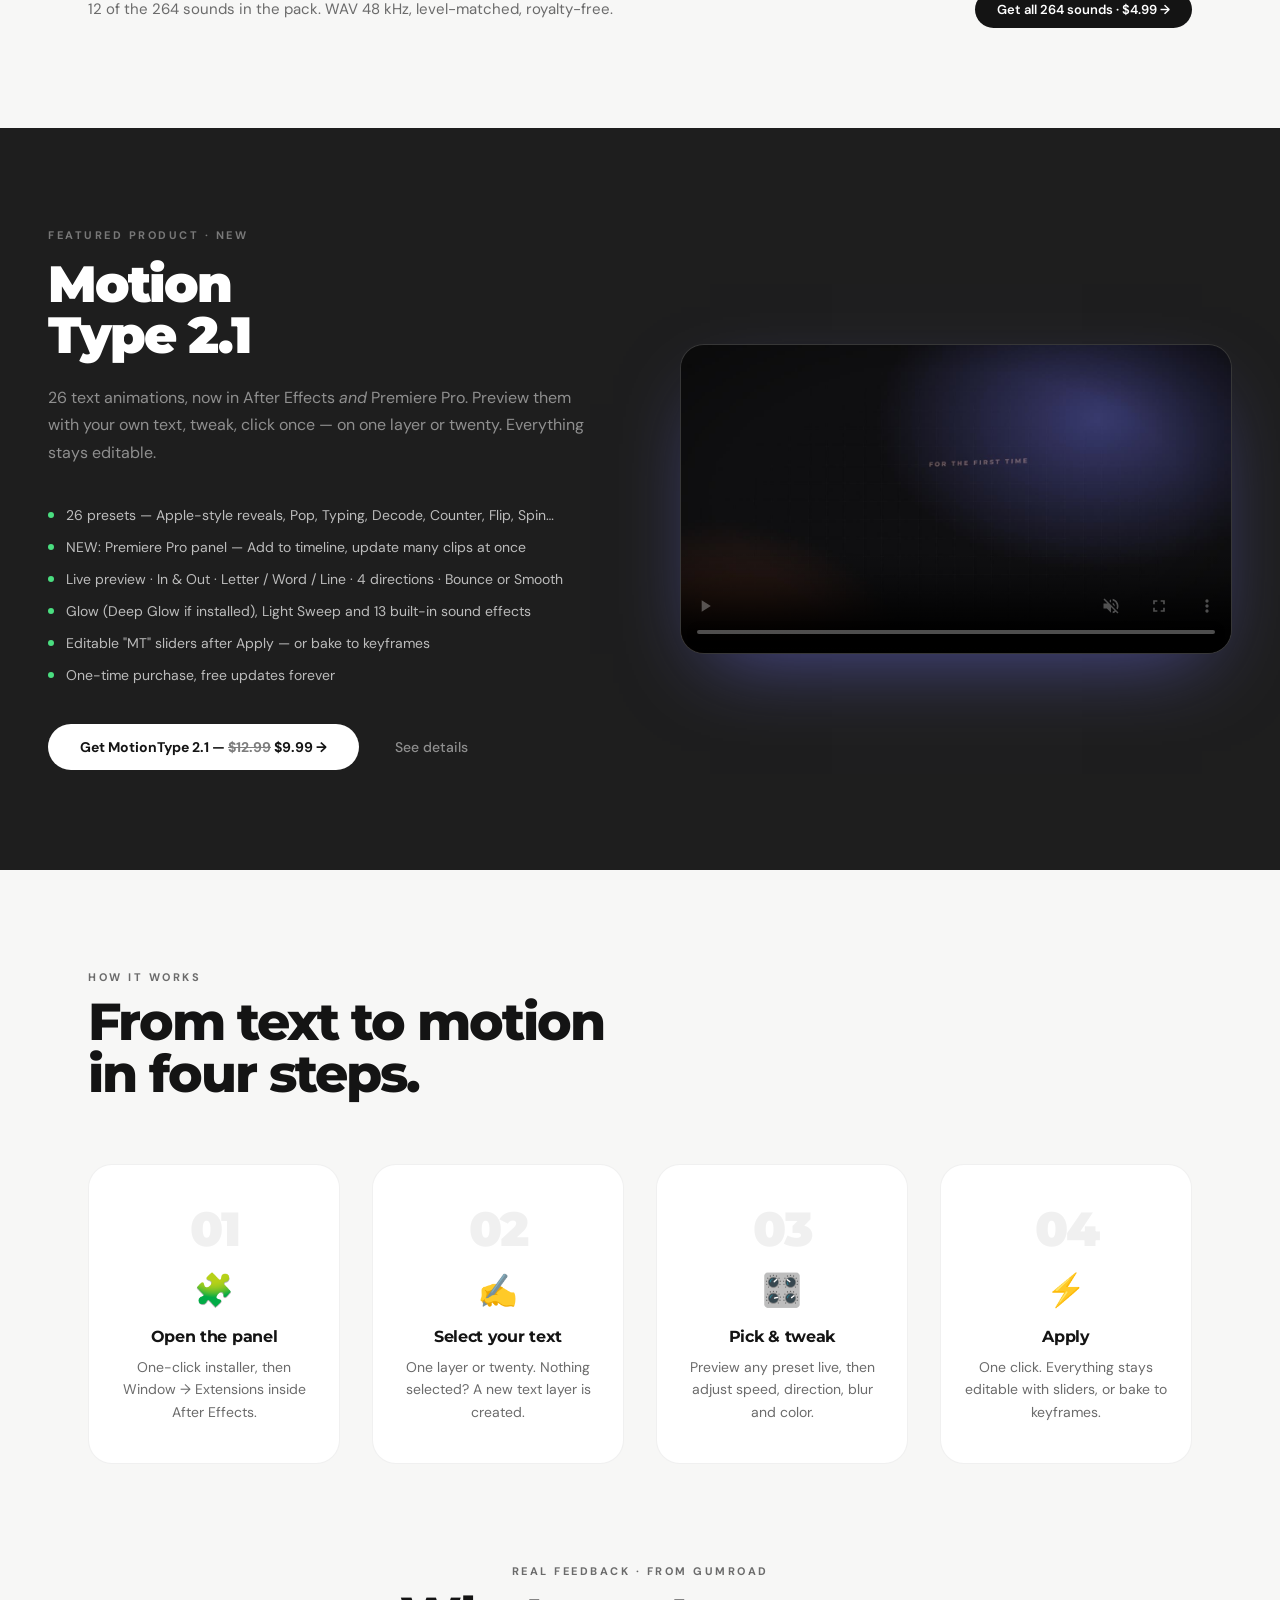
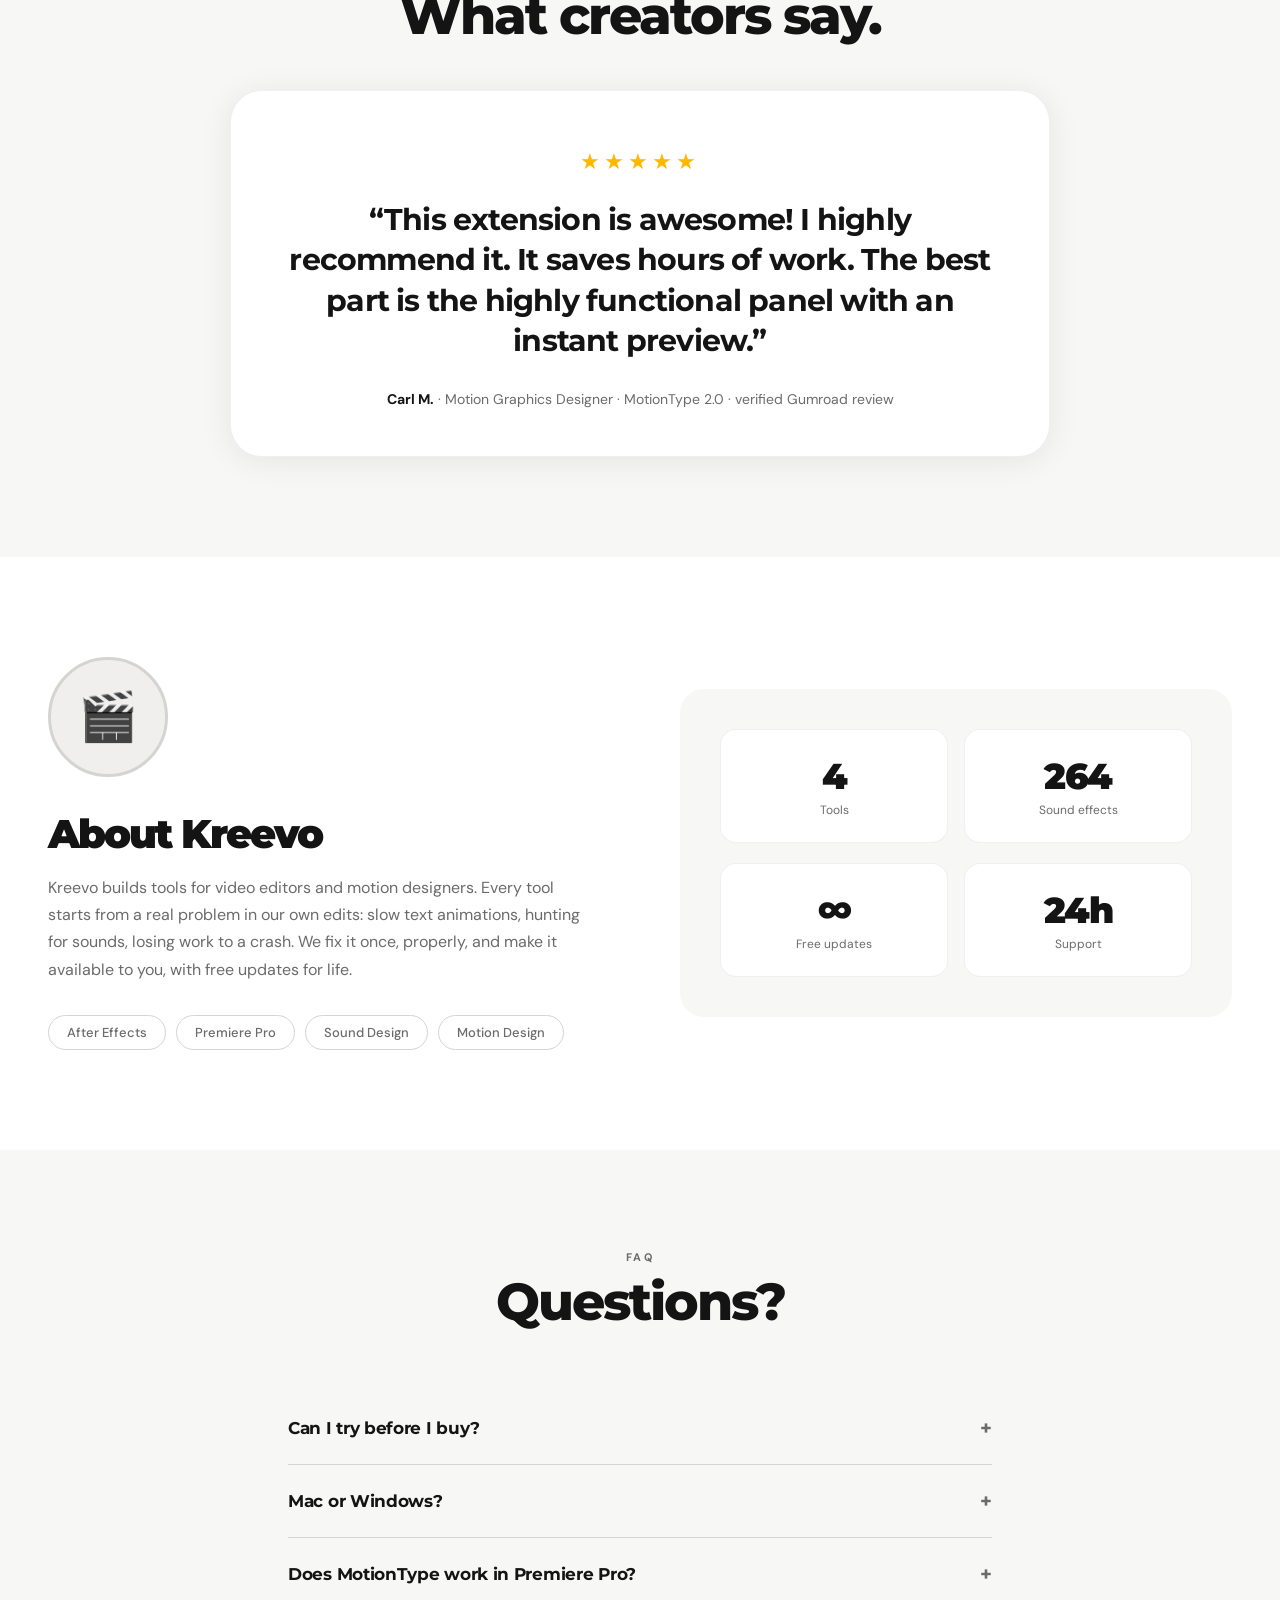
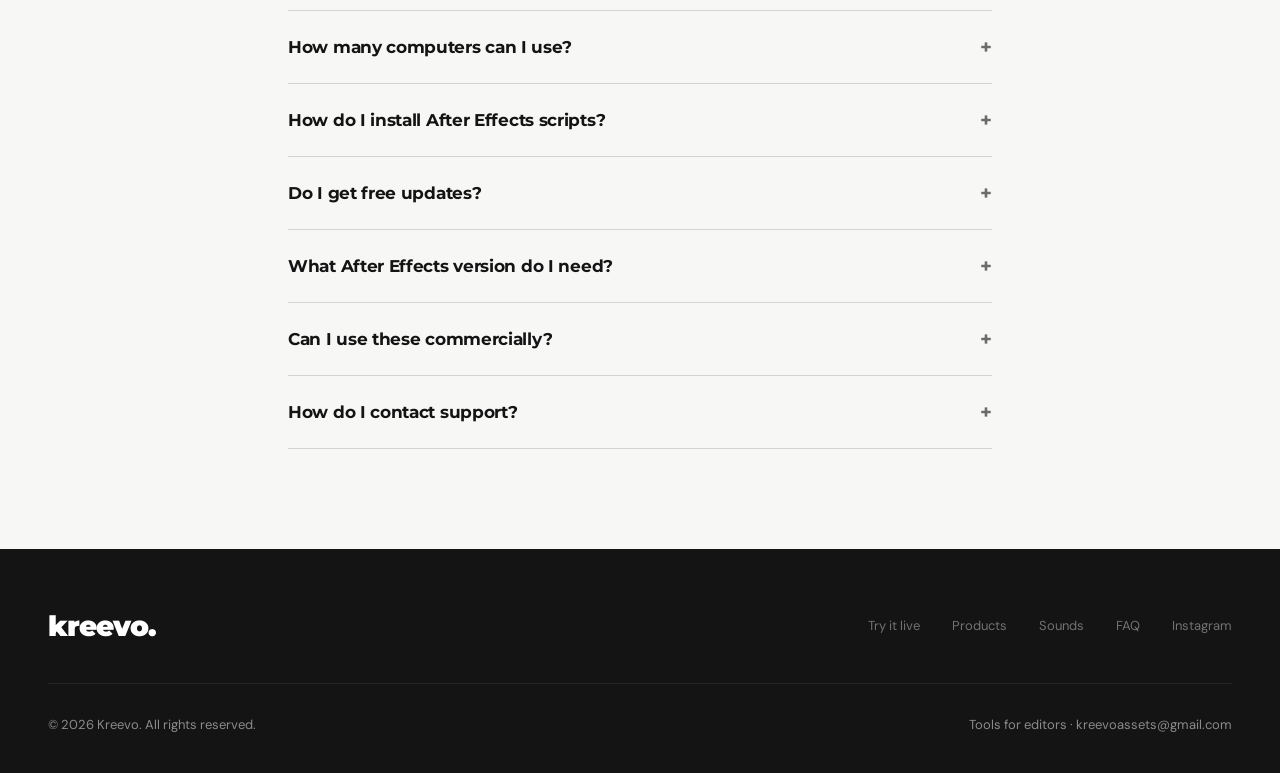
==== commit a6996fba: "CreatorStash 1.7.0: text presets in Premiere Pro (site texts, download, version.json) Co-Authored-By" ====
--- a/index.html
+++ b/index.html
@@ -858,7 +858,7 @@
         <div class="product-info">
           <div class="product-cat">AE + Premiere Extension</div>
           <div class="product-name">CreatorStash</div>
-          <div class="product-desc">45 SFX in After Effects & Premiere Pro + 21 text presets for After Effects, one click away.</div>
+          <div class="product-desc">45 SFX + 21 text presets in After Effects & Premiere Pro, one click away. <b>New: text in Premiere</b></div>
           <div class="product-footer">
             <div class="product-price">$5.99 <span>one-time</span></div>
             <a data-gumroad-overlay-checkout="true" class="btn-buy" href="https://kreevo.gumroad.com/l/CreatorStashPremium">Get it →</a>
@@ -1122,8 +1122,8 @@
   creatorstash: {
     cat: 'After Effects + Premiere Pro Extension',
     title: 'CreatorStash',
-    desc: 'Your sound effects one click away inside After Effects and Premiere Pro, plus text animations in After Effects. Free version included — Premium unlocks everything.',
-    features: ['45 sound effects (whooshes, swipes, pops, clicks, impacts, risers)', '21 text animation presets (After Effects), animated letter by letter with real Text Animators', 'Live previews: text presets play on hover, every sound shows its real waveform', 'One click to add at your playhead', 'Search, favorites and Free/Premium filters', 'Free updates forever', 'Windows & macOS, CC 2019+'],
+    desc: 'Your sound effects and text animations one click away inside After Effects and Premiere Pro. New in 1.7: text presets in Premiere with a live preview of your own text. Free version included — Premium unlocks everything.',
+    features: ['45 sound effects (whooshes, swipes, pops, clicks, impacts, risers)', '21 text animation presets for After Effects and Premiere Pro (live preview of your own text in Premiere)', 'Live previews: text presets play on hover, every sound shows its real waveform', 'One click to add at your playhead', 'Search, favorites and Free/Premium filters', 'Free updates forever', 'Windows & macOS, CC 2019+'],
     price: '$5.99',
     link: 'https://kreevo.gumroad.com/l/CreatorStashPremium'
   },
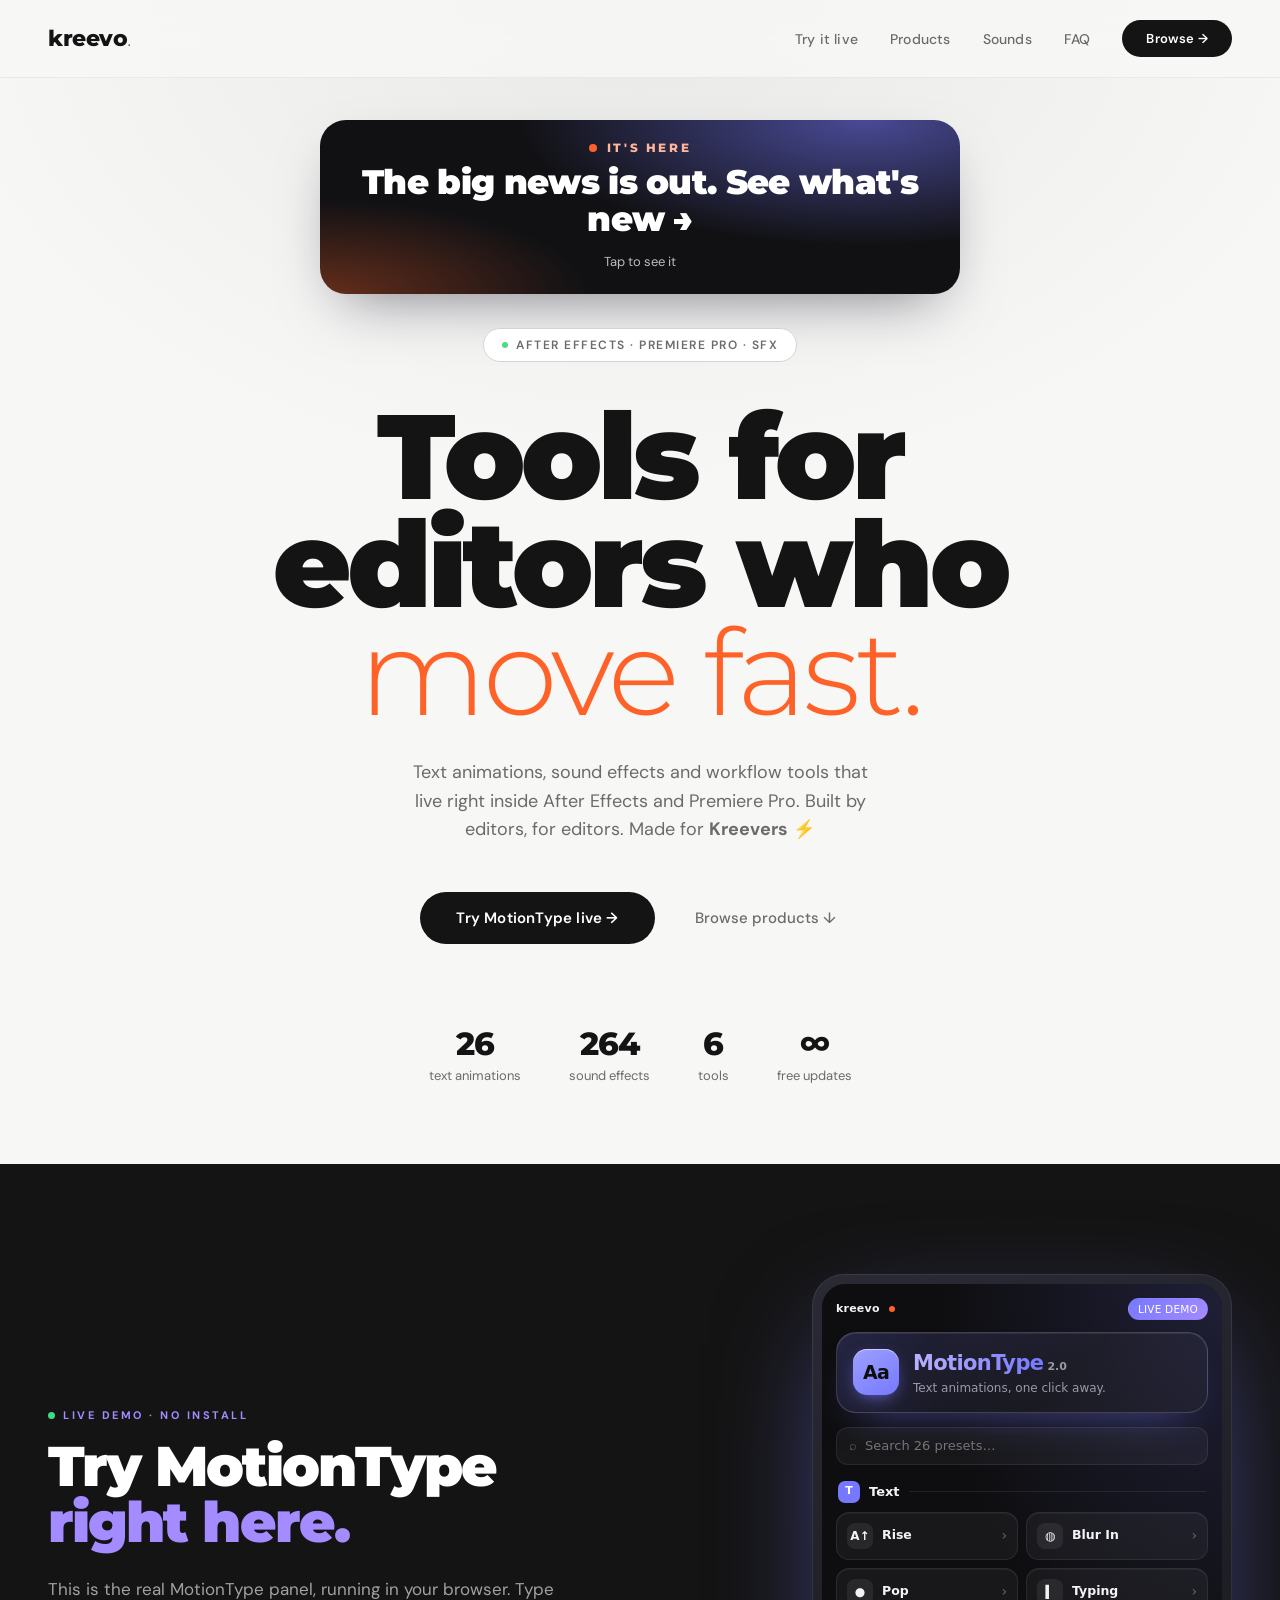
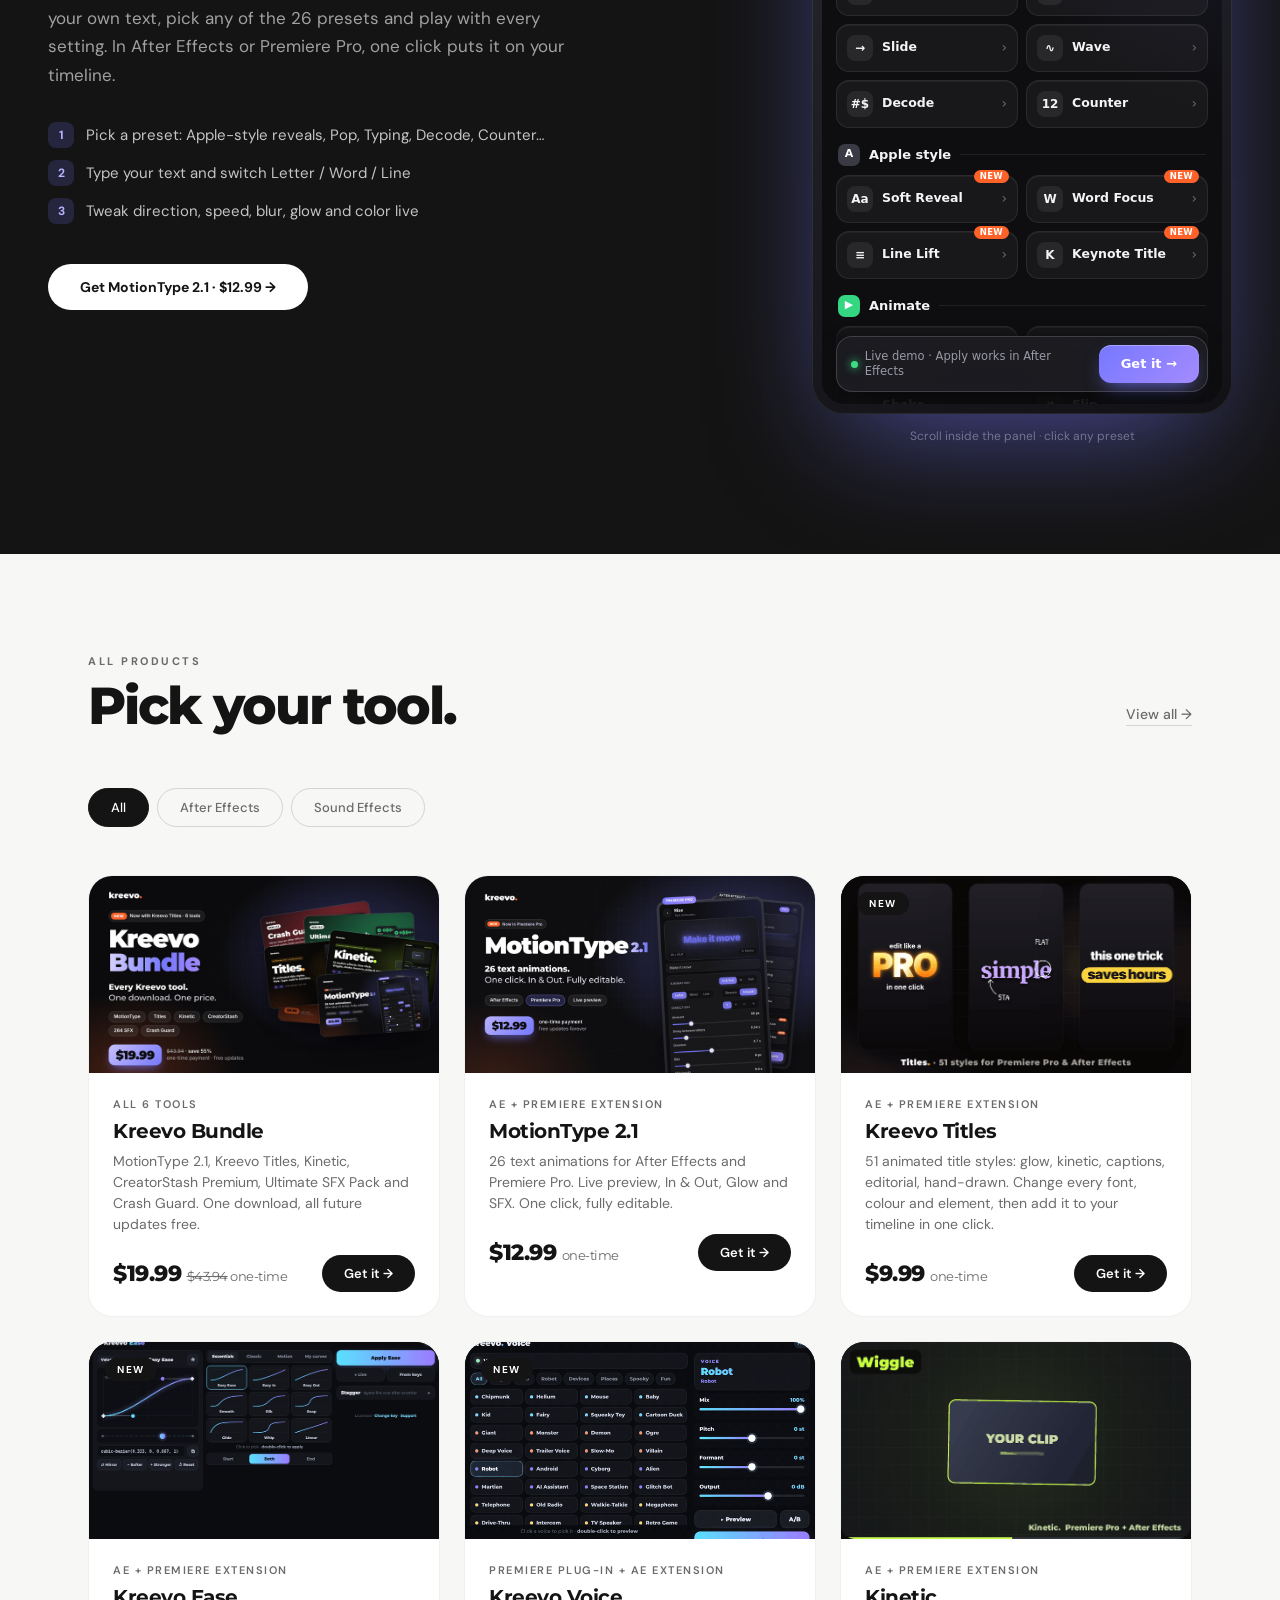
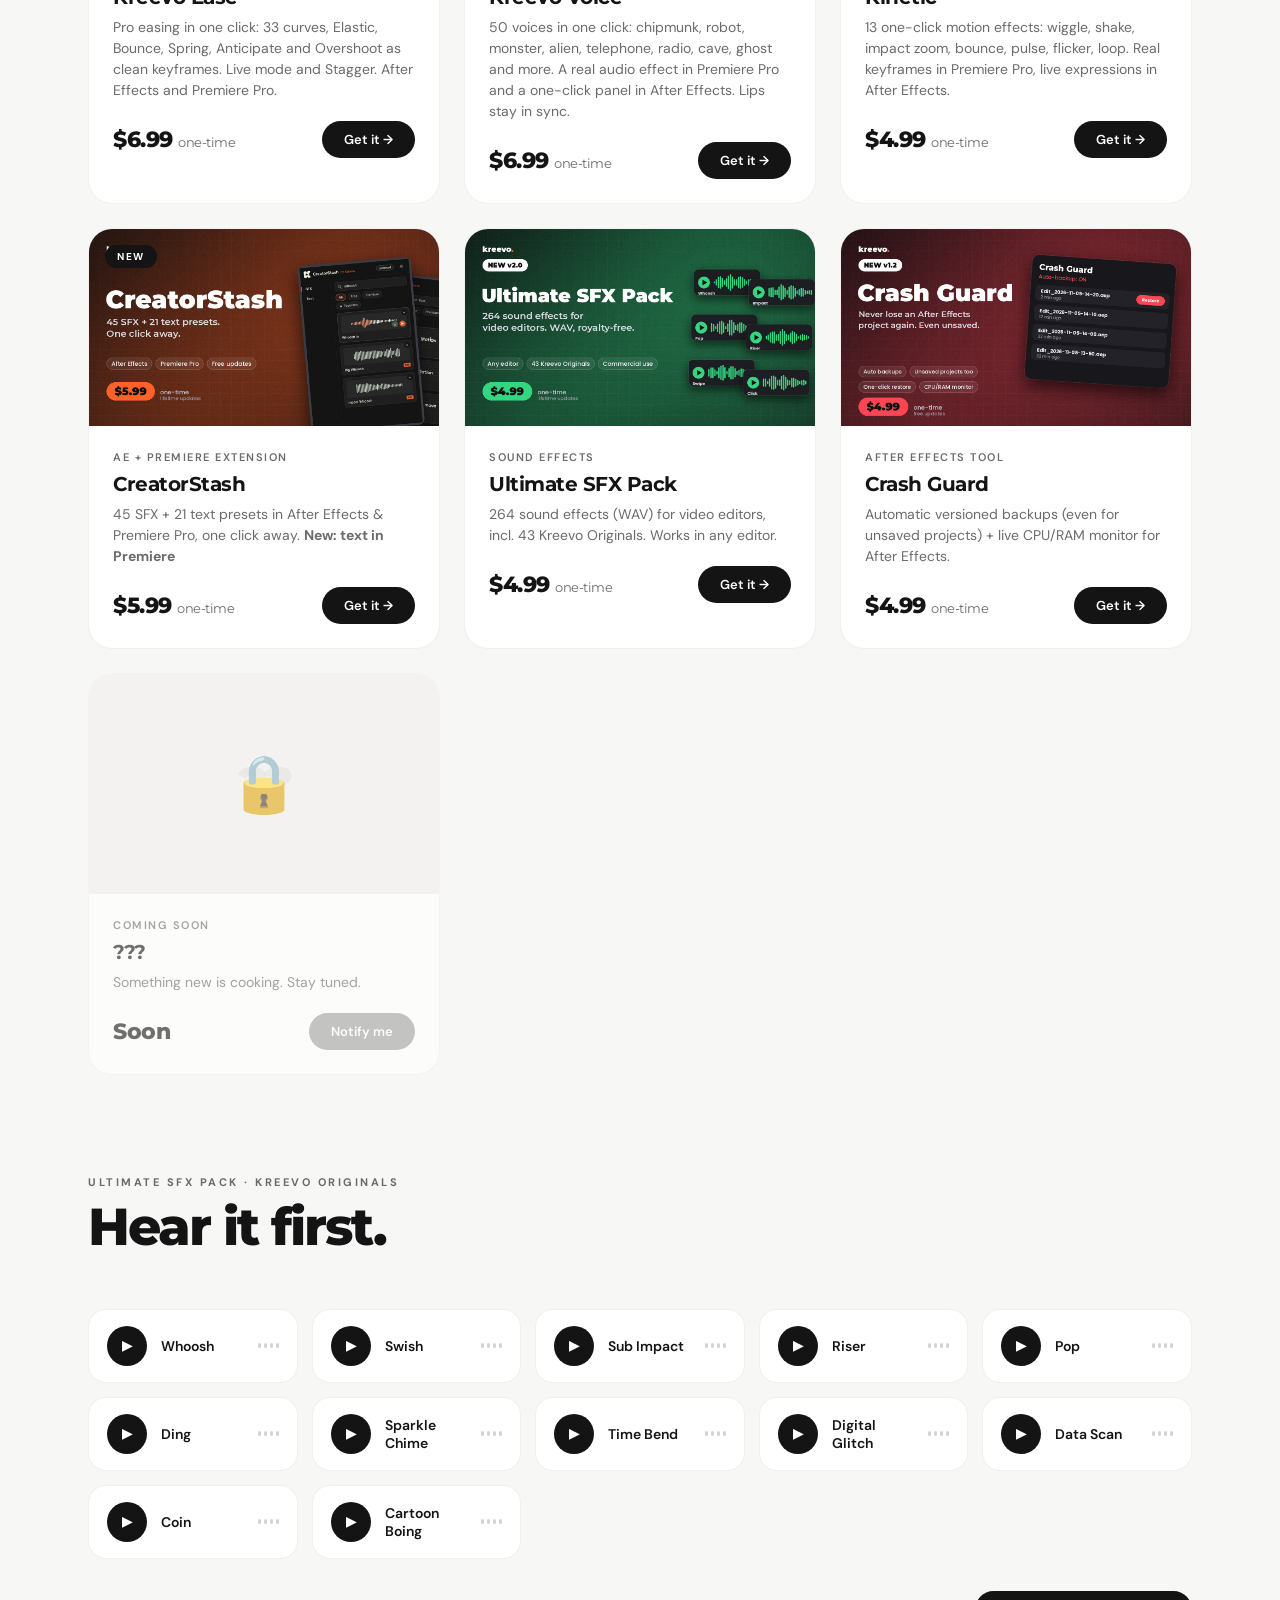
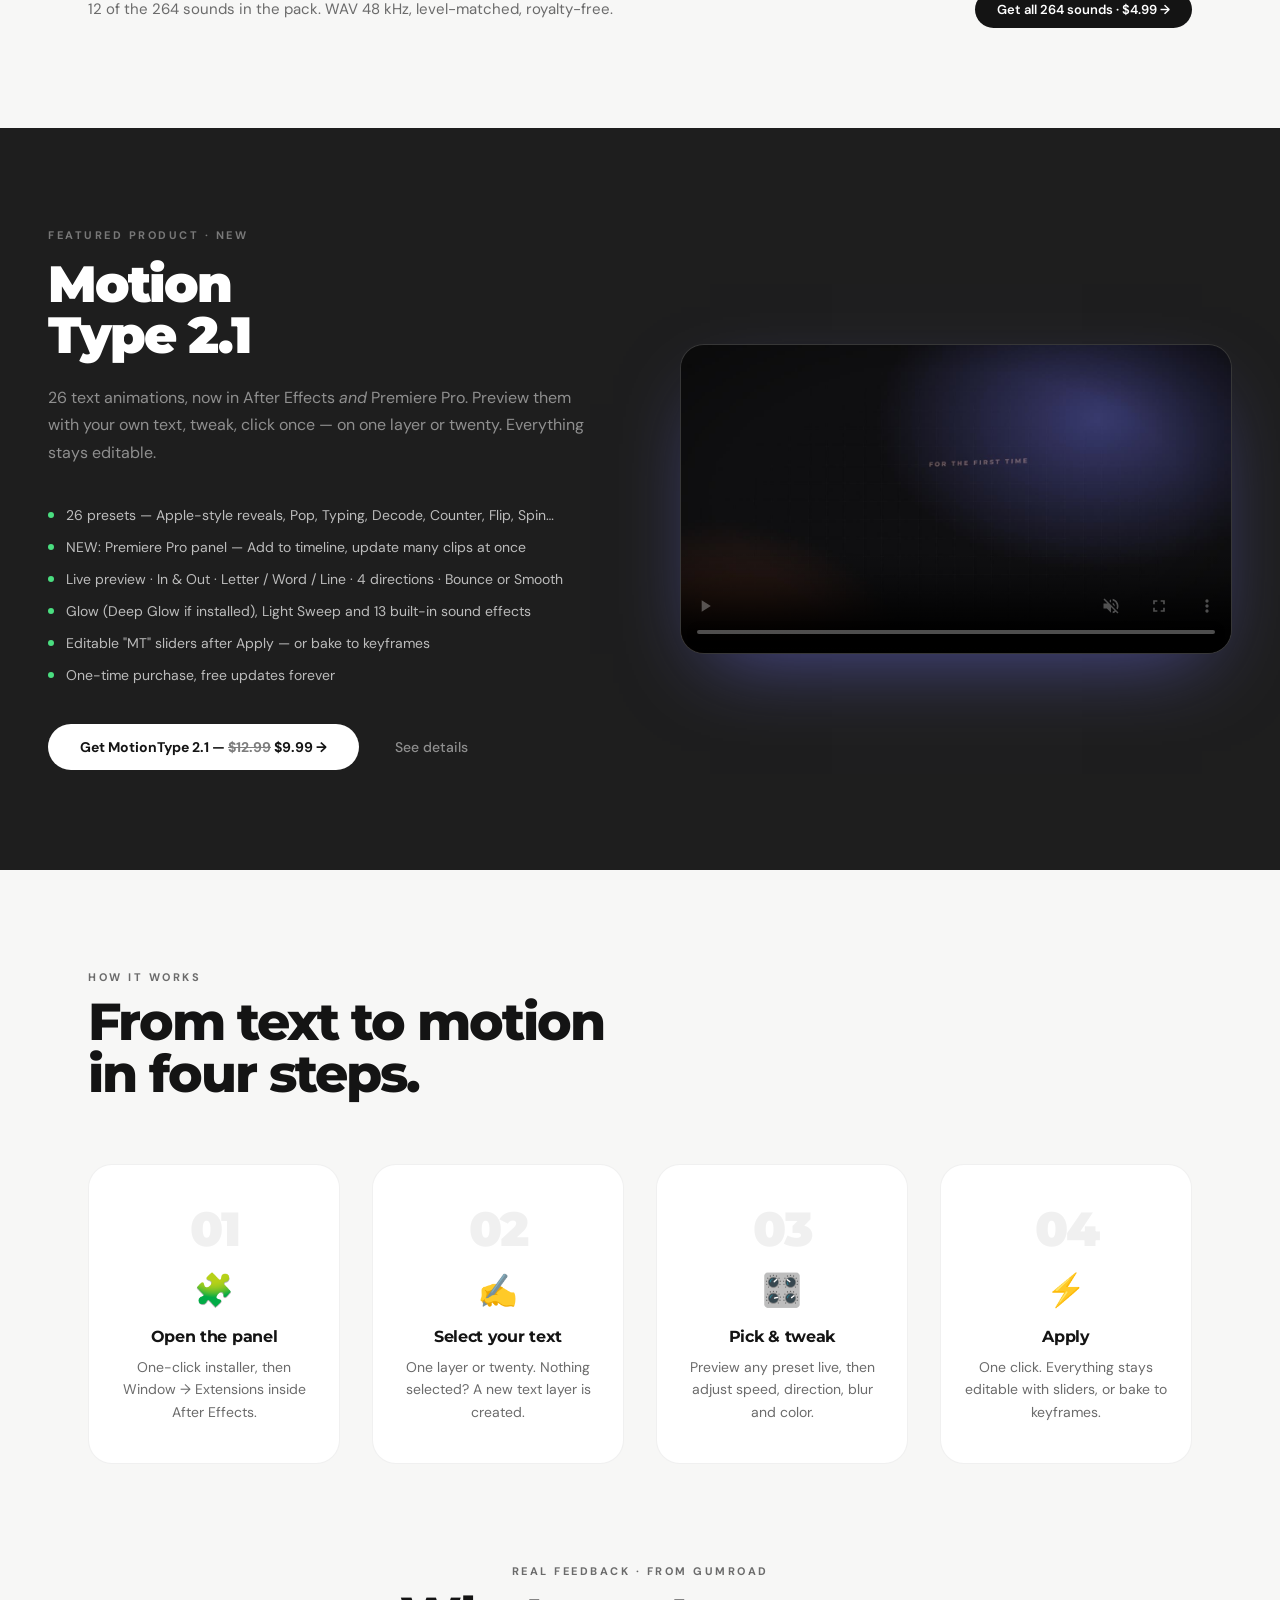
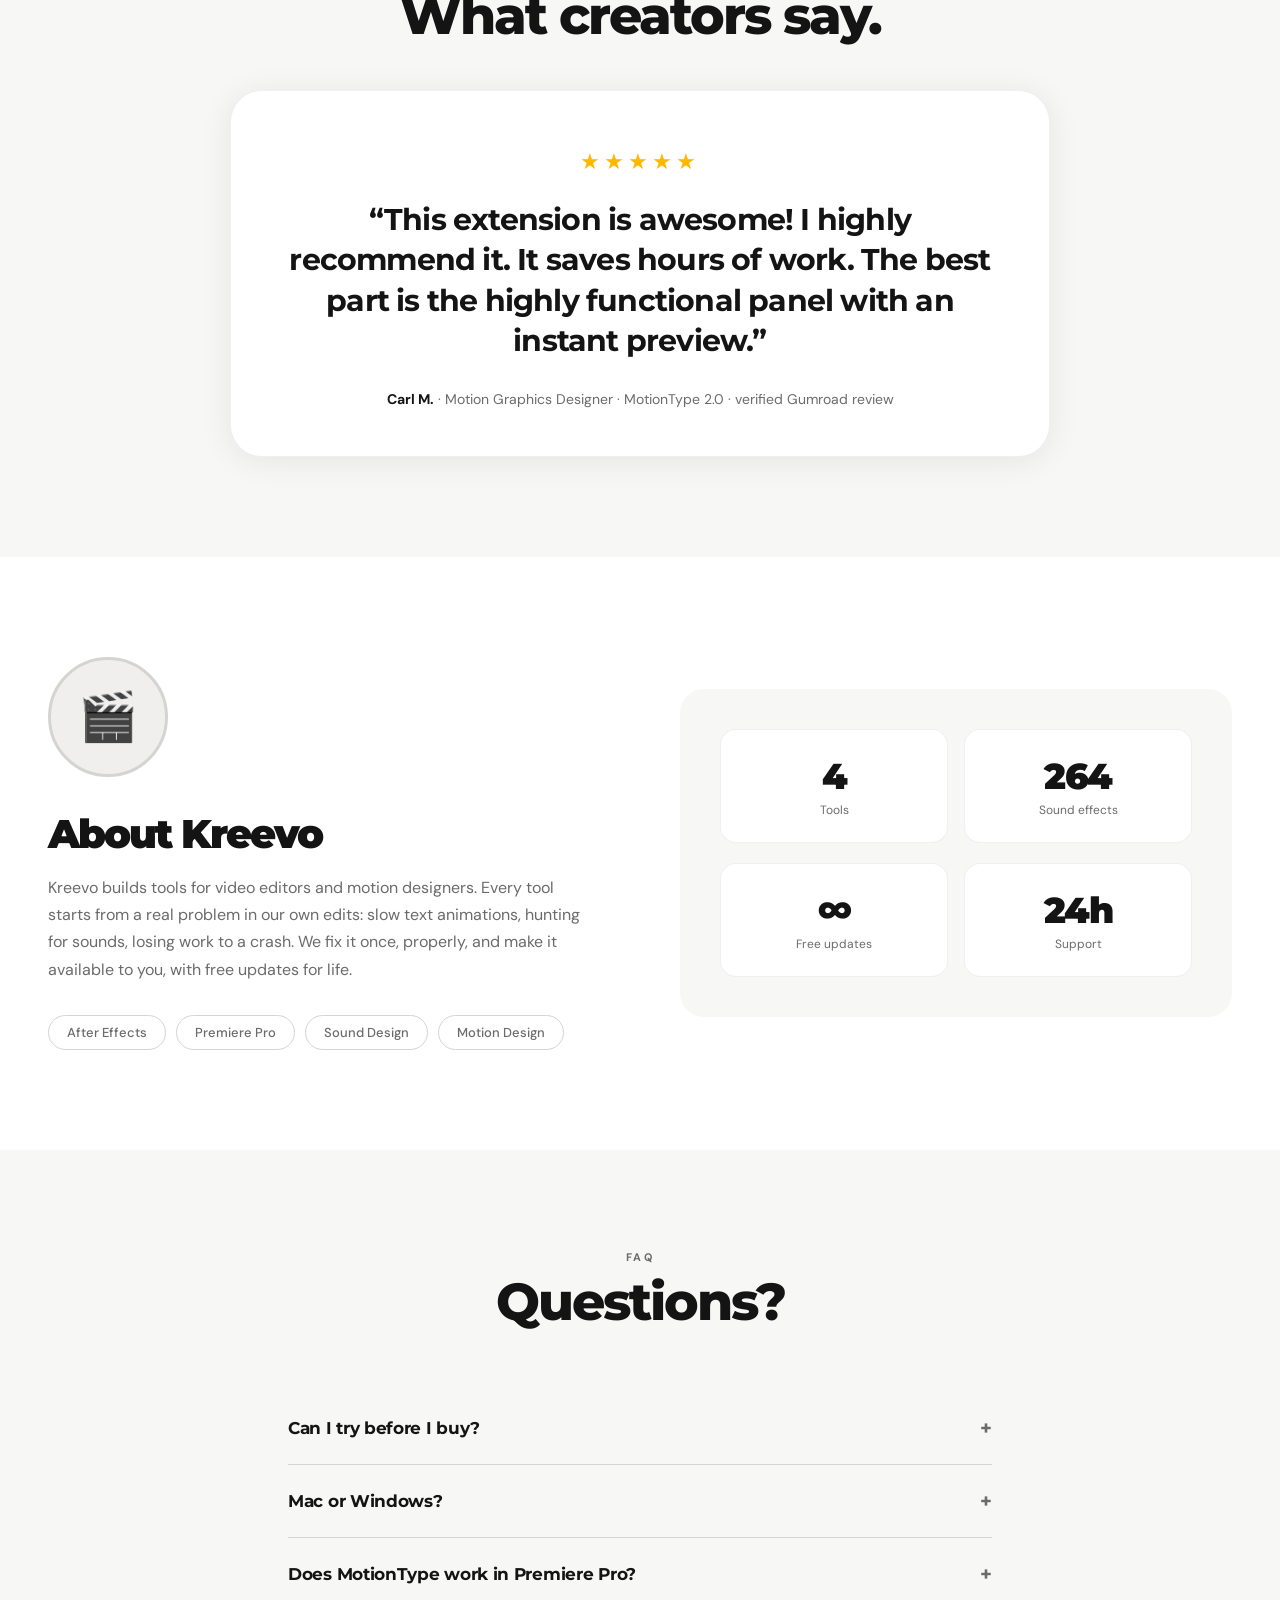
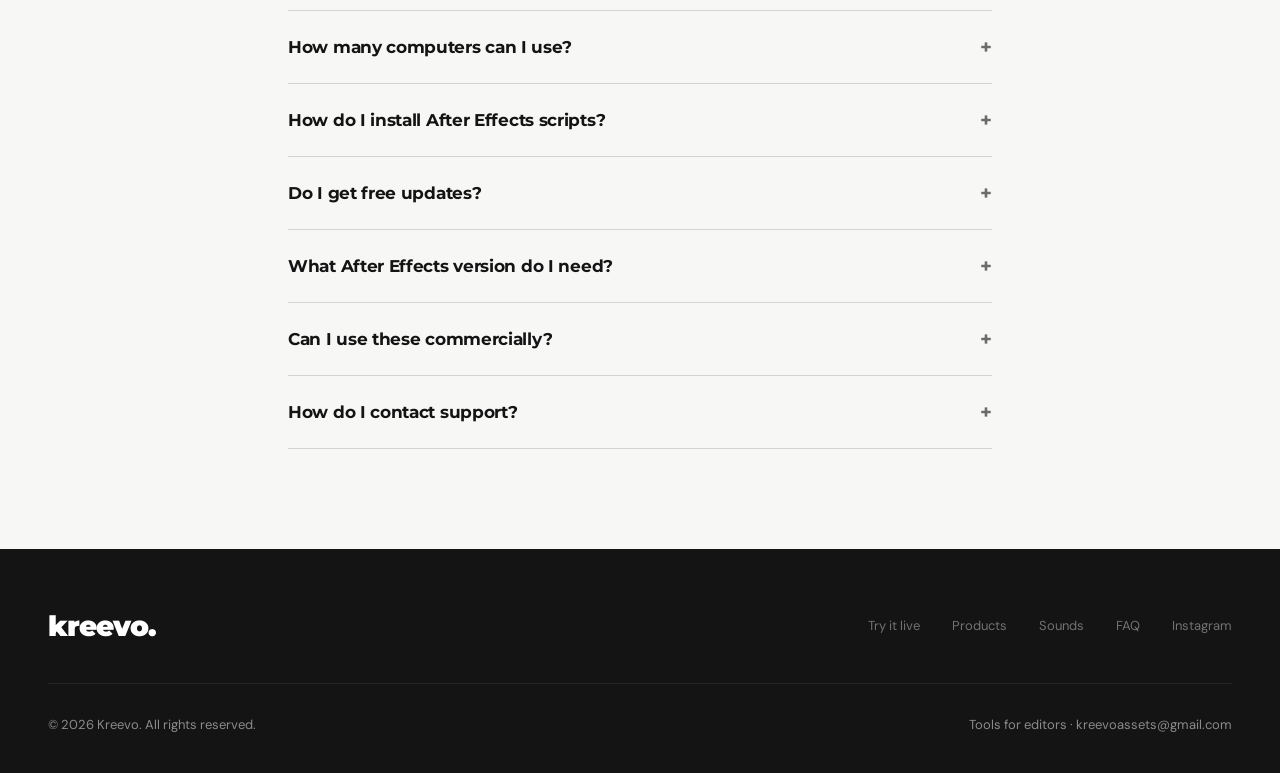
==== commit 49956a66: "Hero: Made for Kreevers Co-Authored-By: Claude Opus 5.5 <noreply@anthropic.com> Claude-Session: http" ====
--- a/index.html
+++ b/index.html
@@ -695,7 +695,7 @@
   </a>
   <div class="hero-badge">After Effects · Premiere Pro · SFX</div>
   <h1>Tools for<br>editors who<br><em>move fast.</em></h1>
-  <p class="hero-desc">Text animations, sound effects and workflow tools that live right inside After Effects and Premiere Pro. Built by editors, for editors.</p>
+  <p class="hero-desc">Text animations, sound effects and workflow tools that live right inside After Effects and Premiere Pro. Built by editors, for editors. Made for <strong>Kreevers</strong> ⚡</p>
   <div class="hero-btns">
     <a href="#try" class="btn-primary">Try MotionType live →</a>
     <a href="#products" class="btn-secondary">Browse products ↓</a>
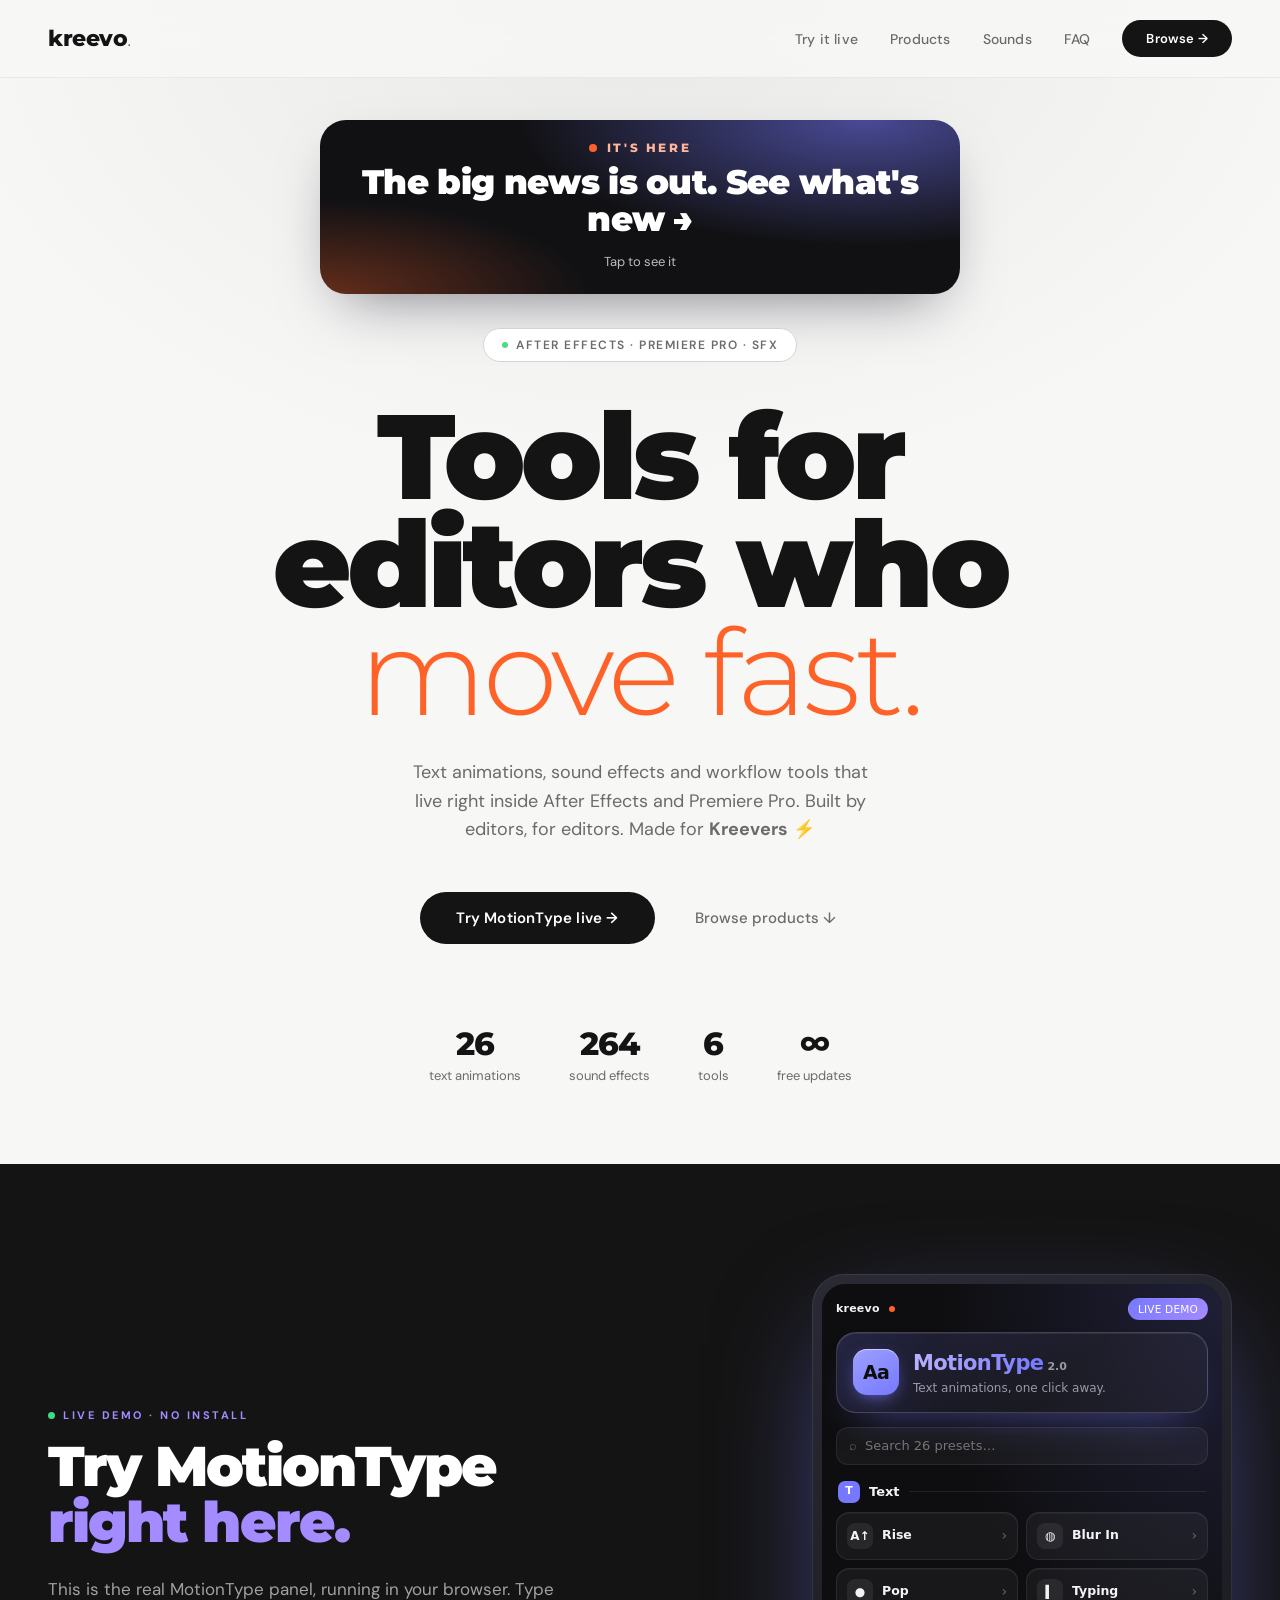
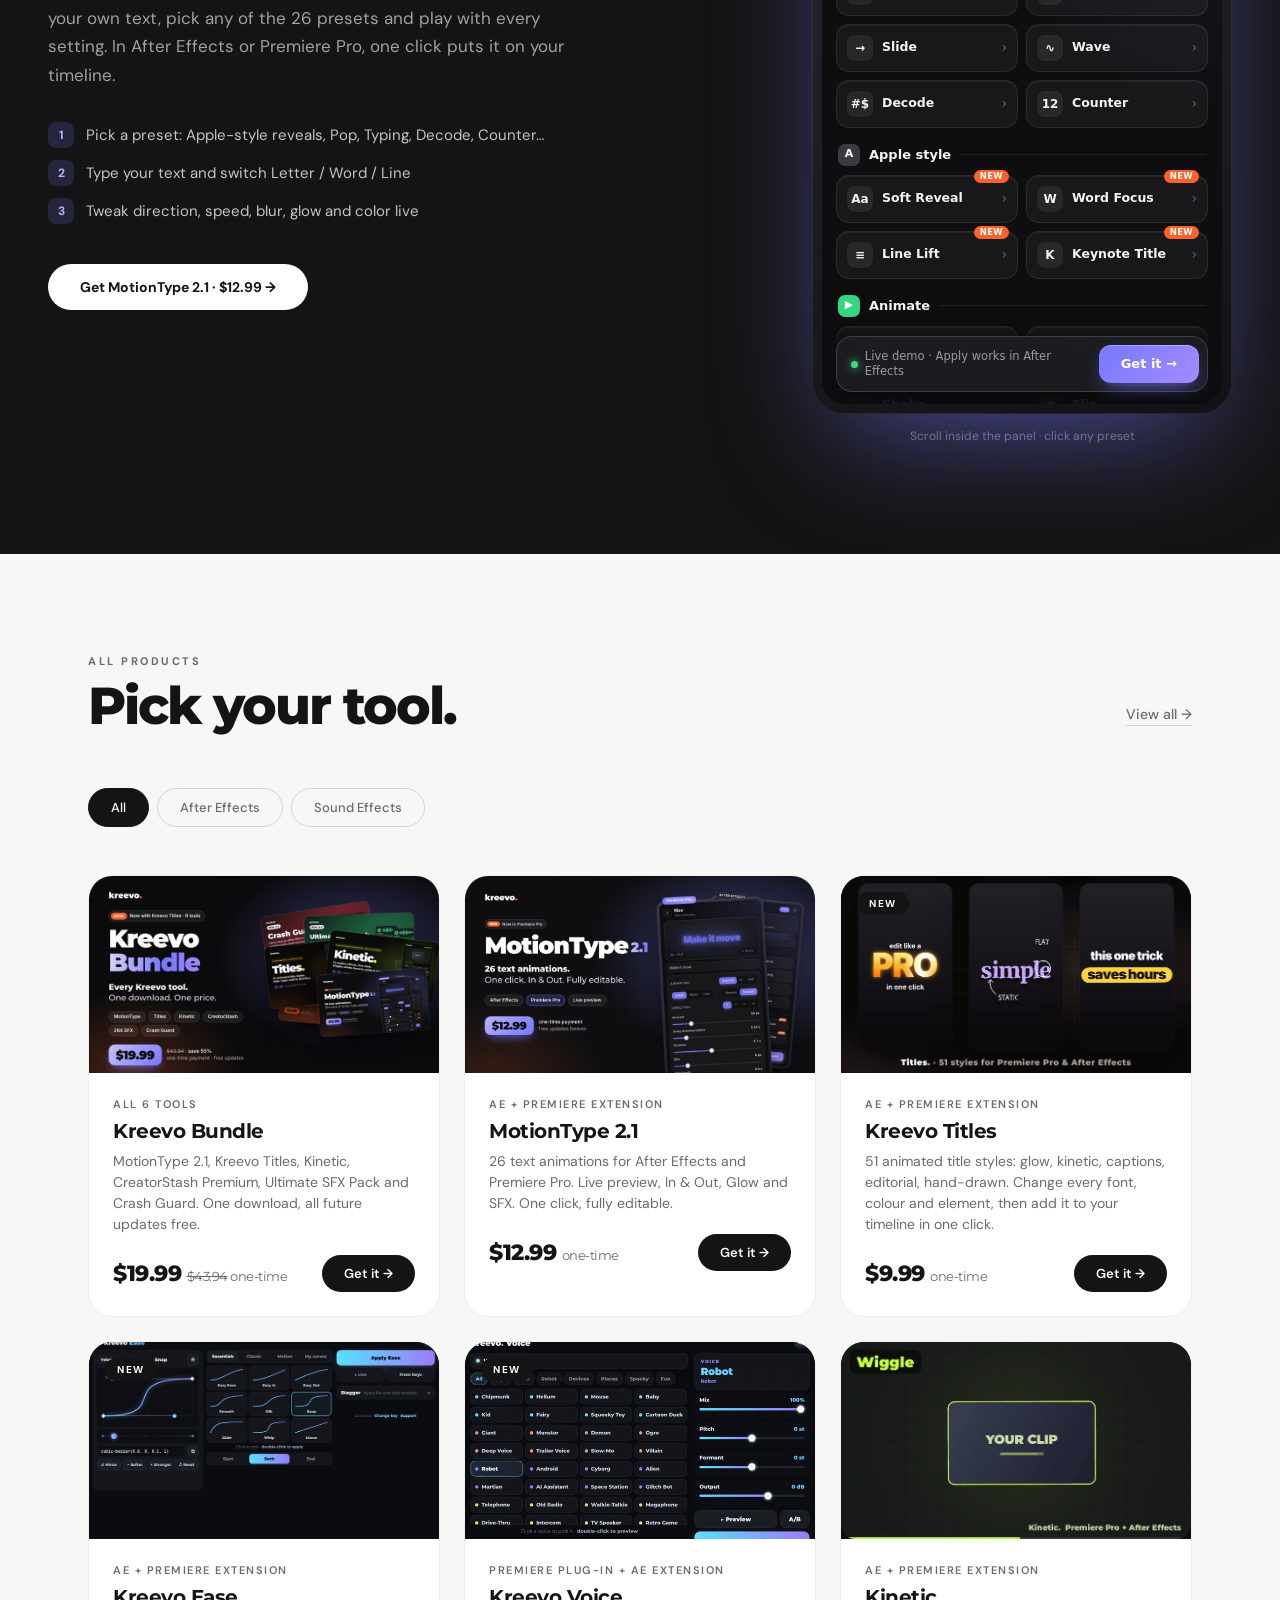
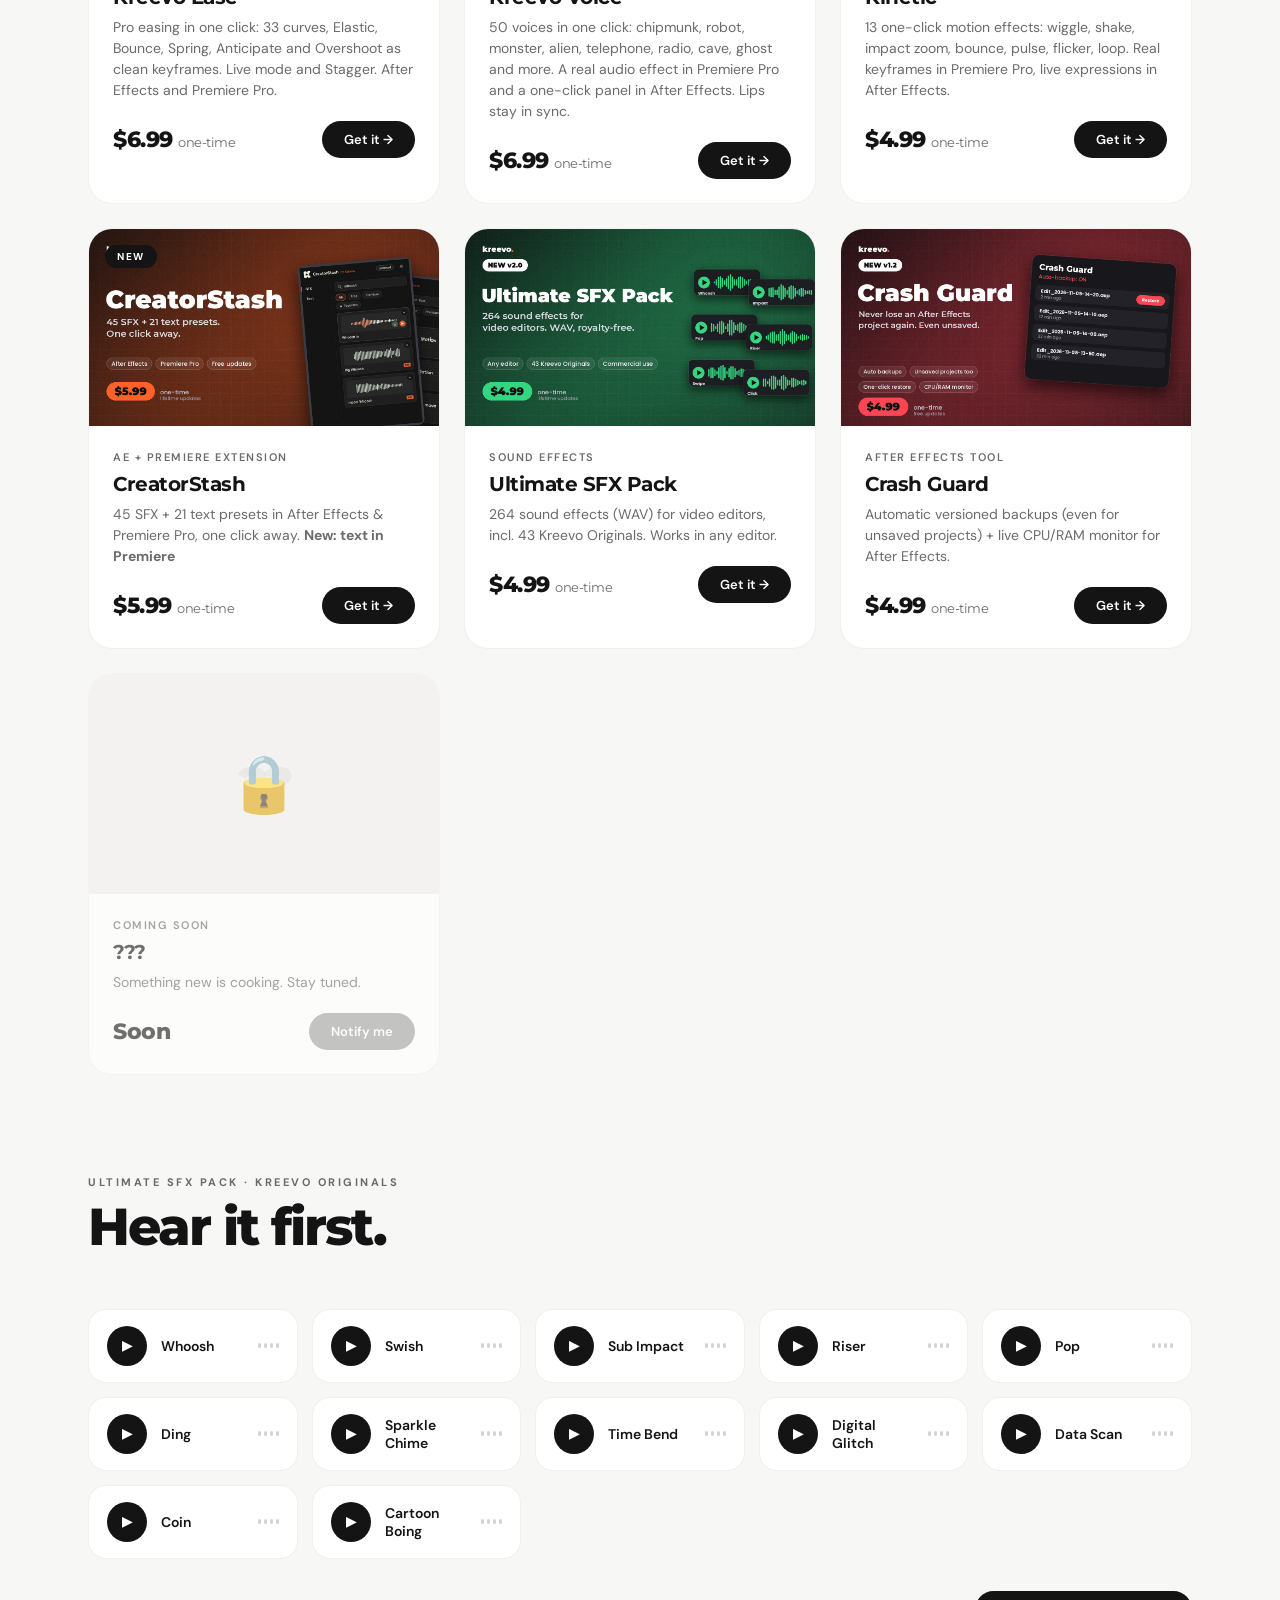
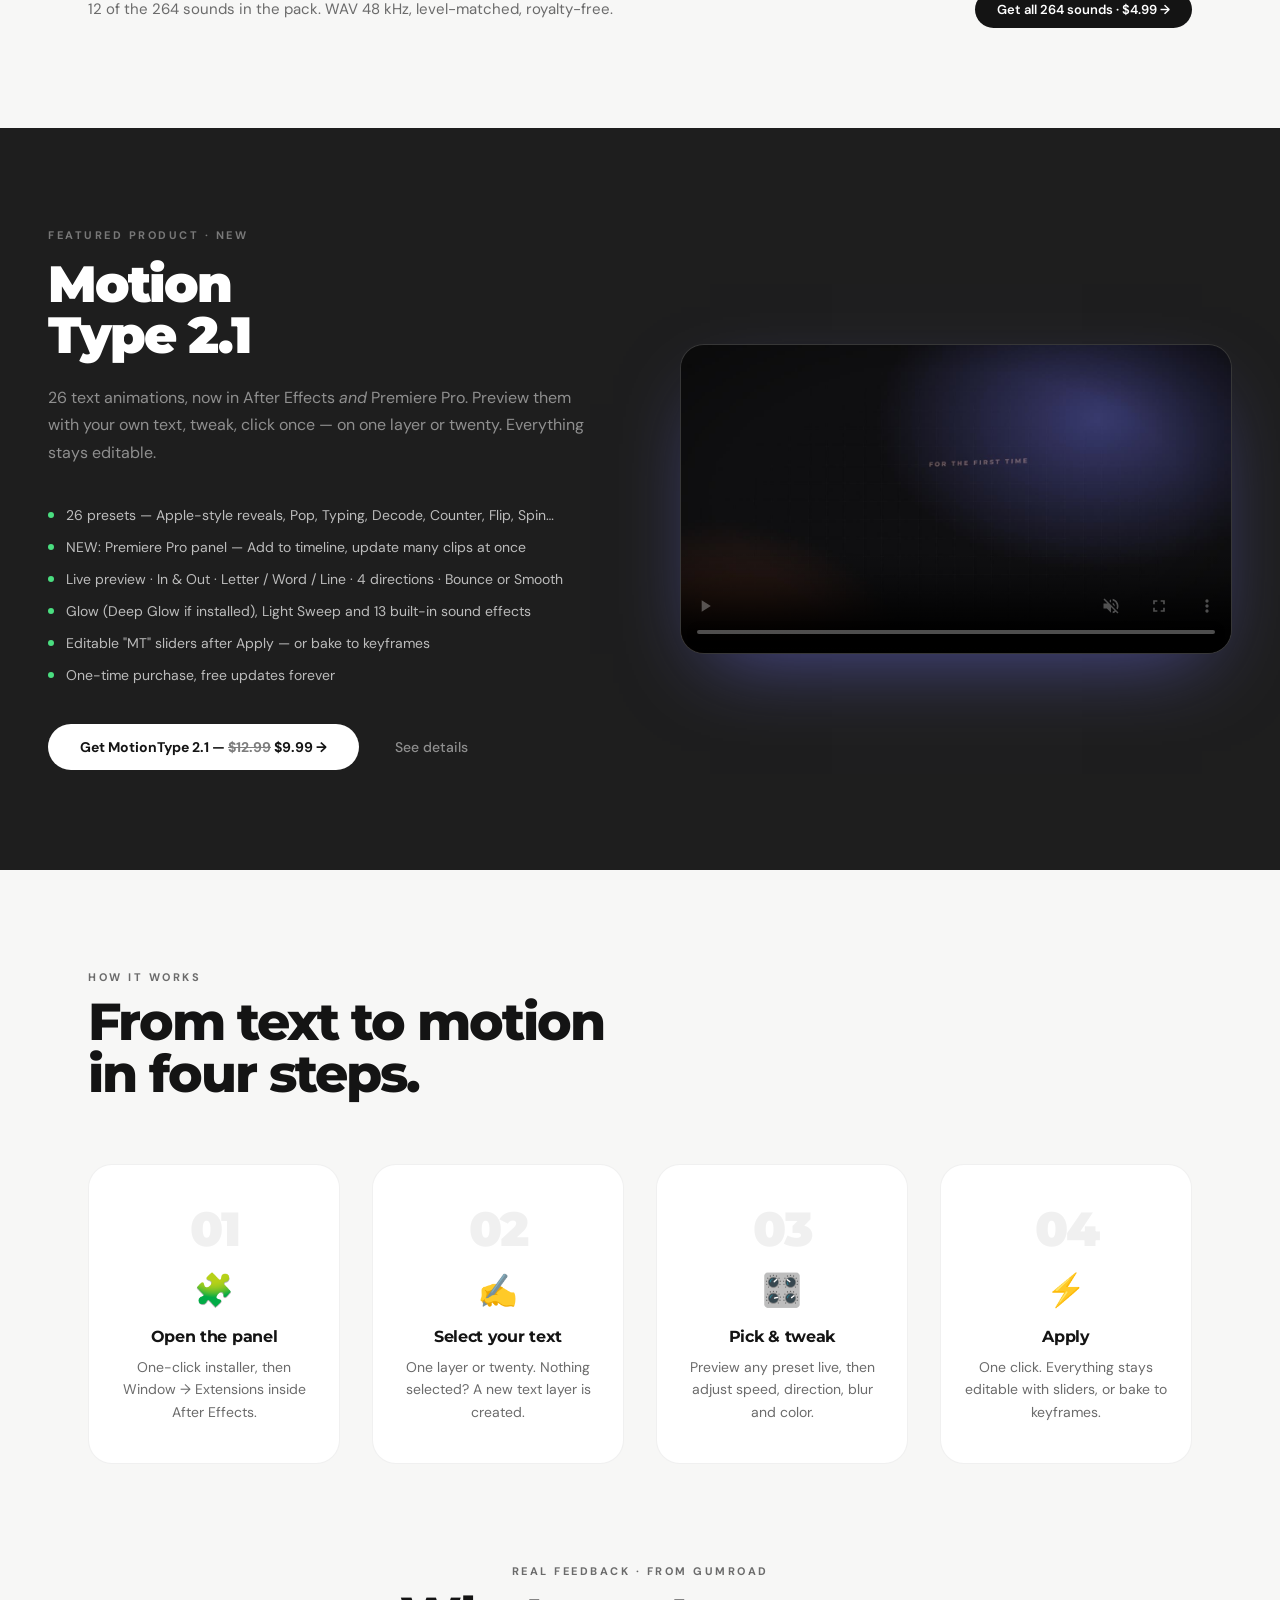
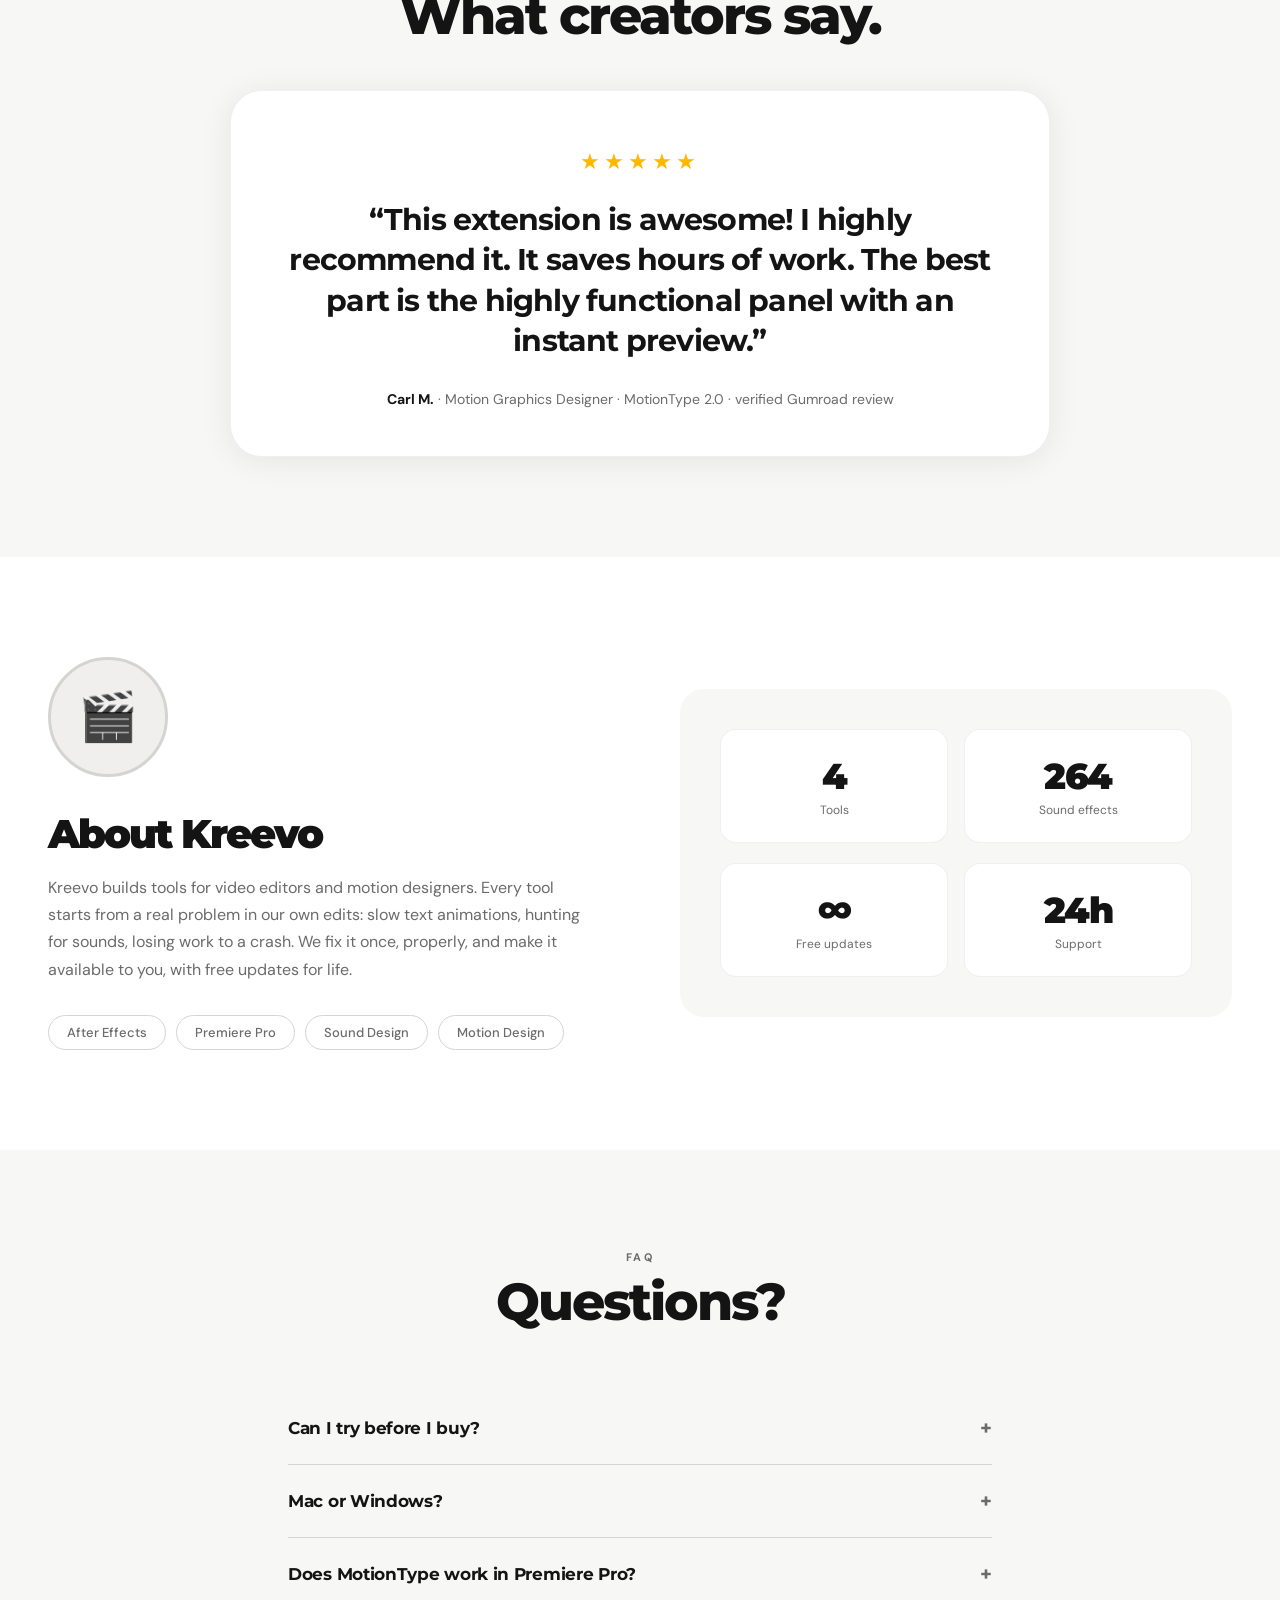
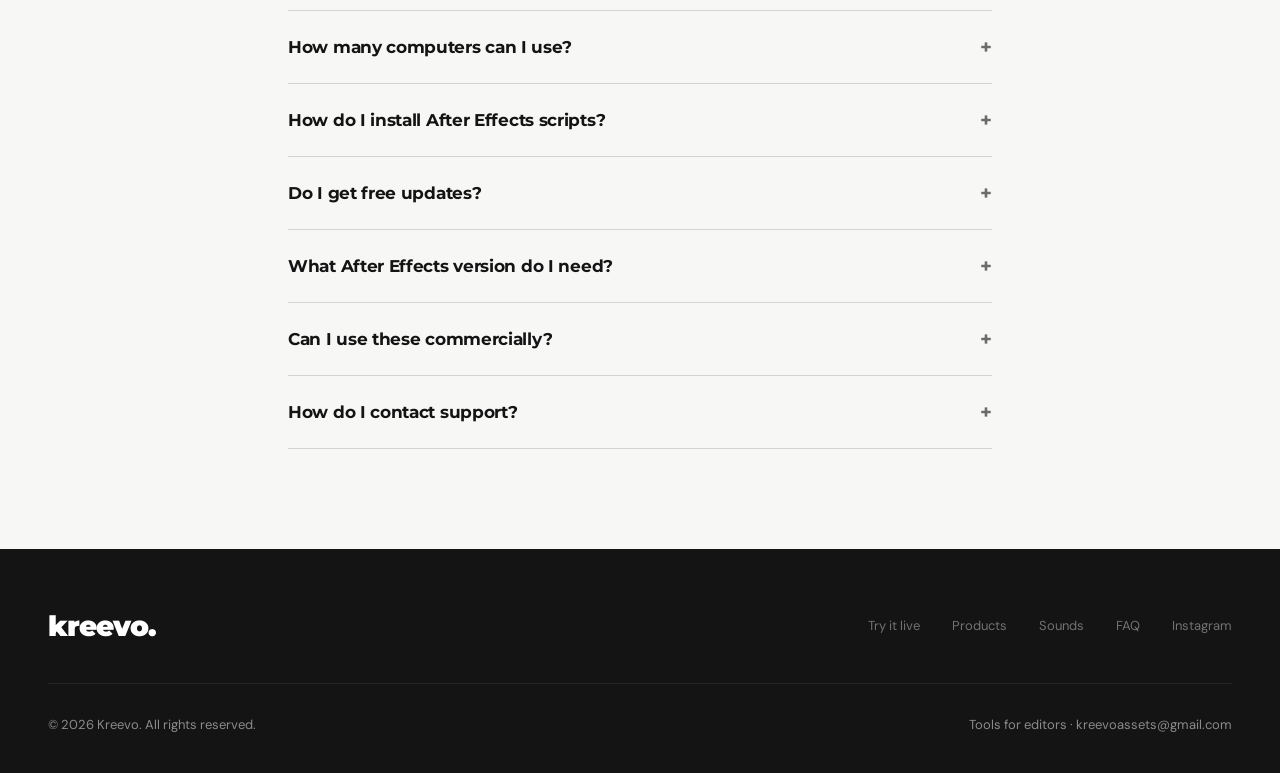
==== commit 60193f31: "Site FAQ: drop the .mogrt templates line Co-Authored-By: Claude Opus 5.5 <noreply@anthropic.com> Cla" ====
--- a/index.html
+++ b/index.html
@@ -1063,7 +1063,7 @@
   </div>
   <div class="faq-item">
     <div class="faq-q" onclick="toggleFaq(this)">Does MotionType work in Premiere Pro? <span class="faq-icon">+</span></div>
-    <div class="faq-a">Yes. Since version 2.1 the MotionType panel works in both After Effects (2019 or newer) and Premiere Pro (2021 or newer) — one installer, one license key — and all 26 animations also come as Motion Graphics templates. CreatorStash works in both apps too, and the Ultimate SFX Pack works in any editor: Premiere, Resolve, Final Cut, CapCut and more.</div>
+    <div class="faq-a">Yes. Since version 2.1 the MotionType panel works in both After Effects (2019 or newer) and Premiere Pro (2021 or newer) — one installer, one license key — open it from Window &gt; Extensions in either app. CreatorStash works in both apps too, and the Ultimate SFX Pack works in any editor: Premiere, Resolve, Final Cut, CapCut and more.</div>
   </div>
   <div class="faq-item">
     <div class="faq-q" onclick="toggleFaq(this)">How many computers can I use? <span class="faq-icon">+</span></div>
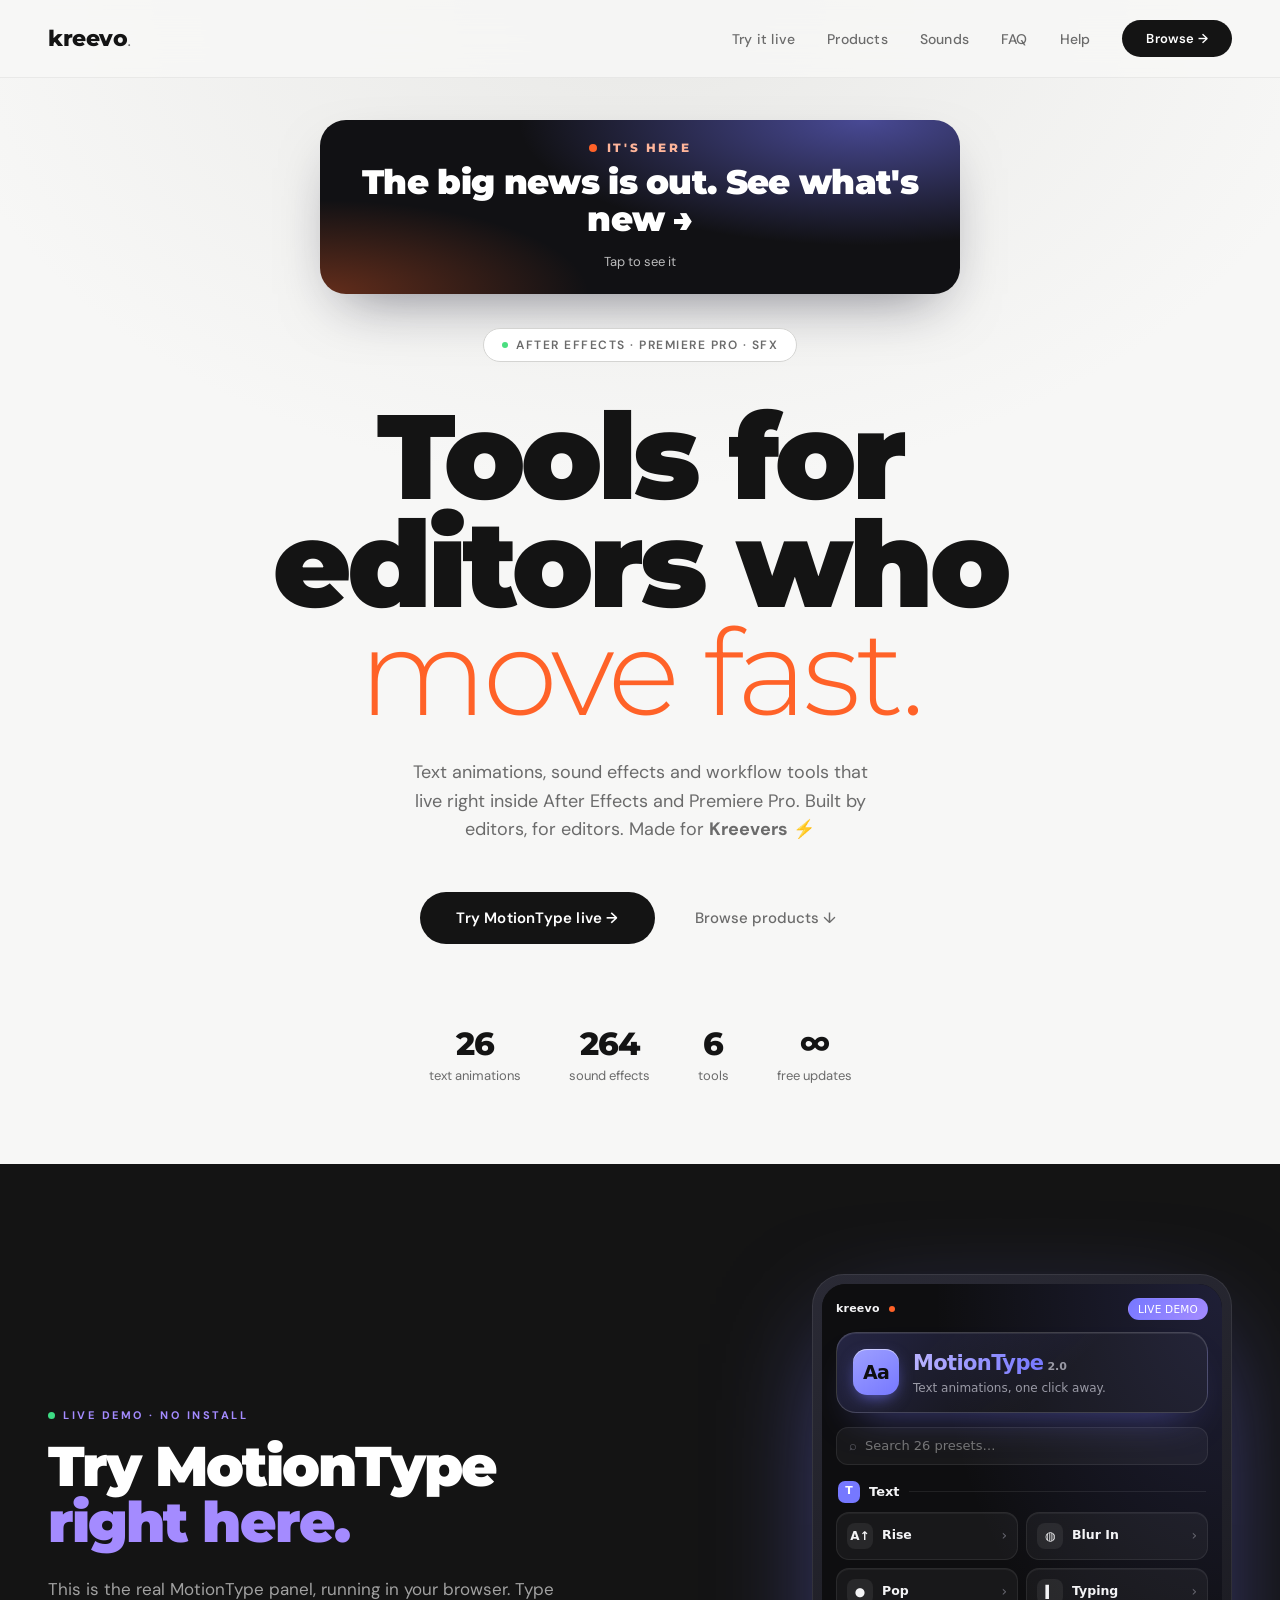
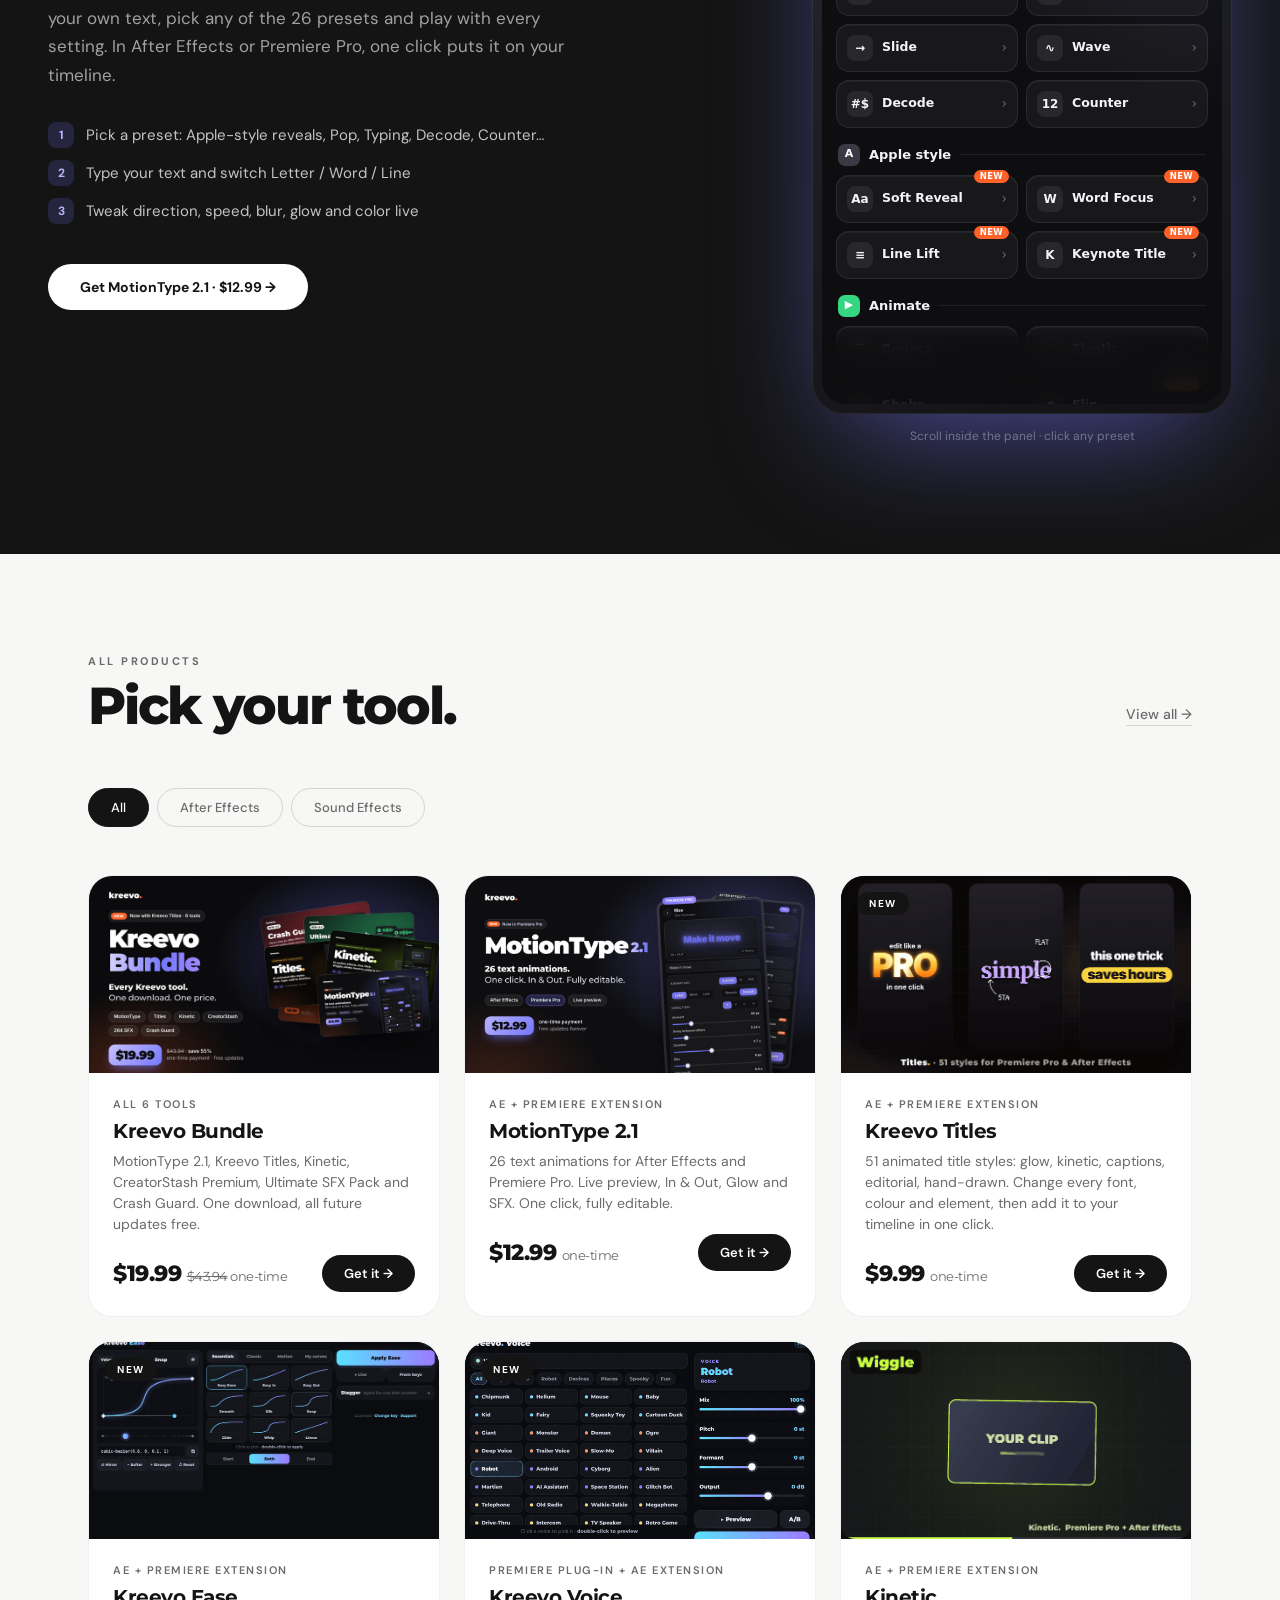
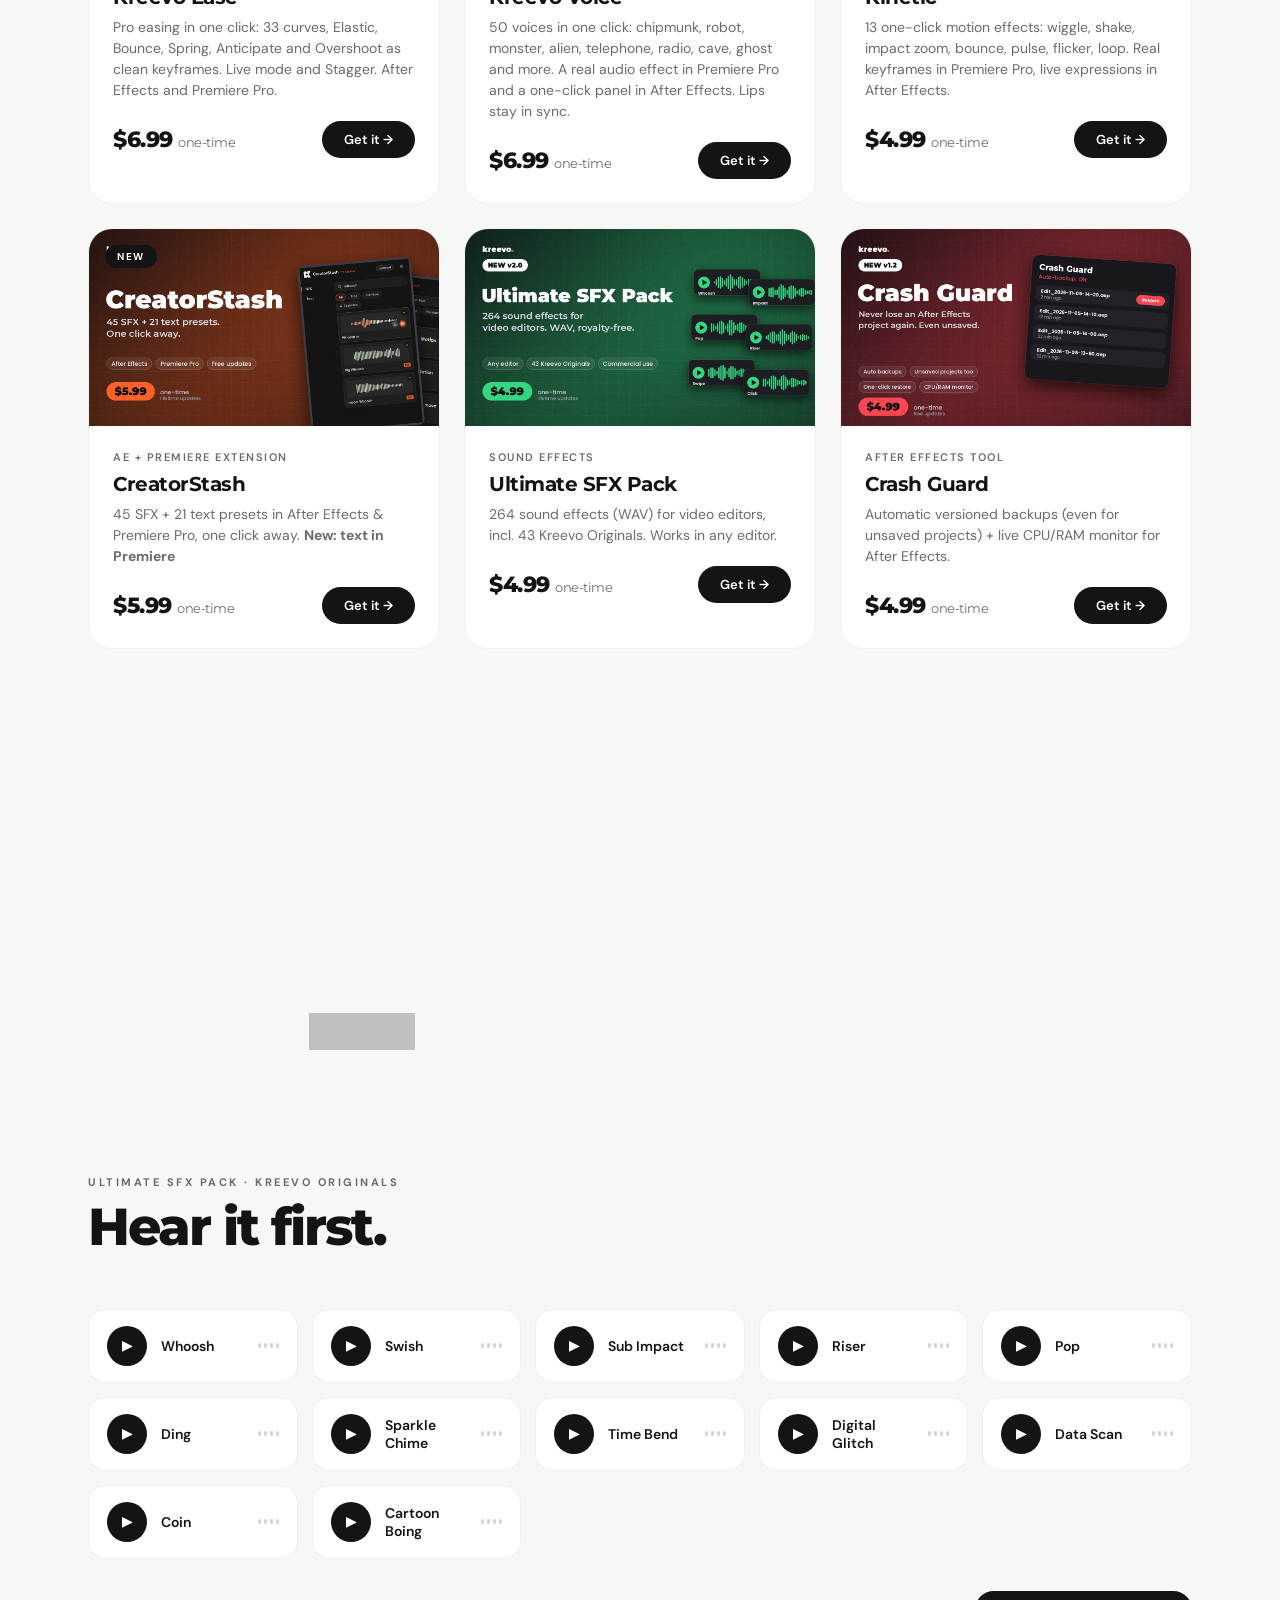
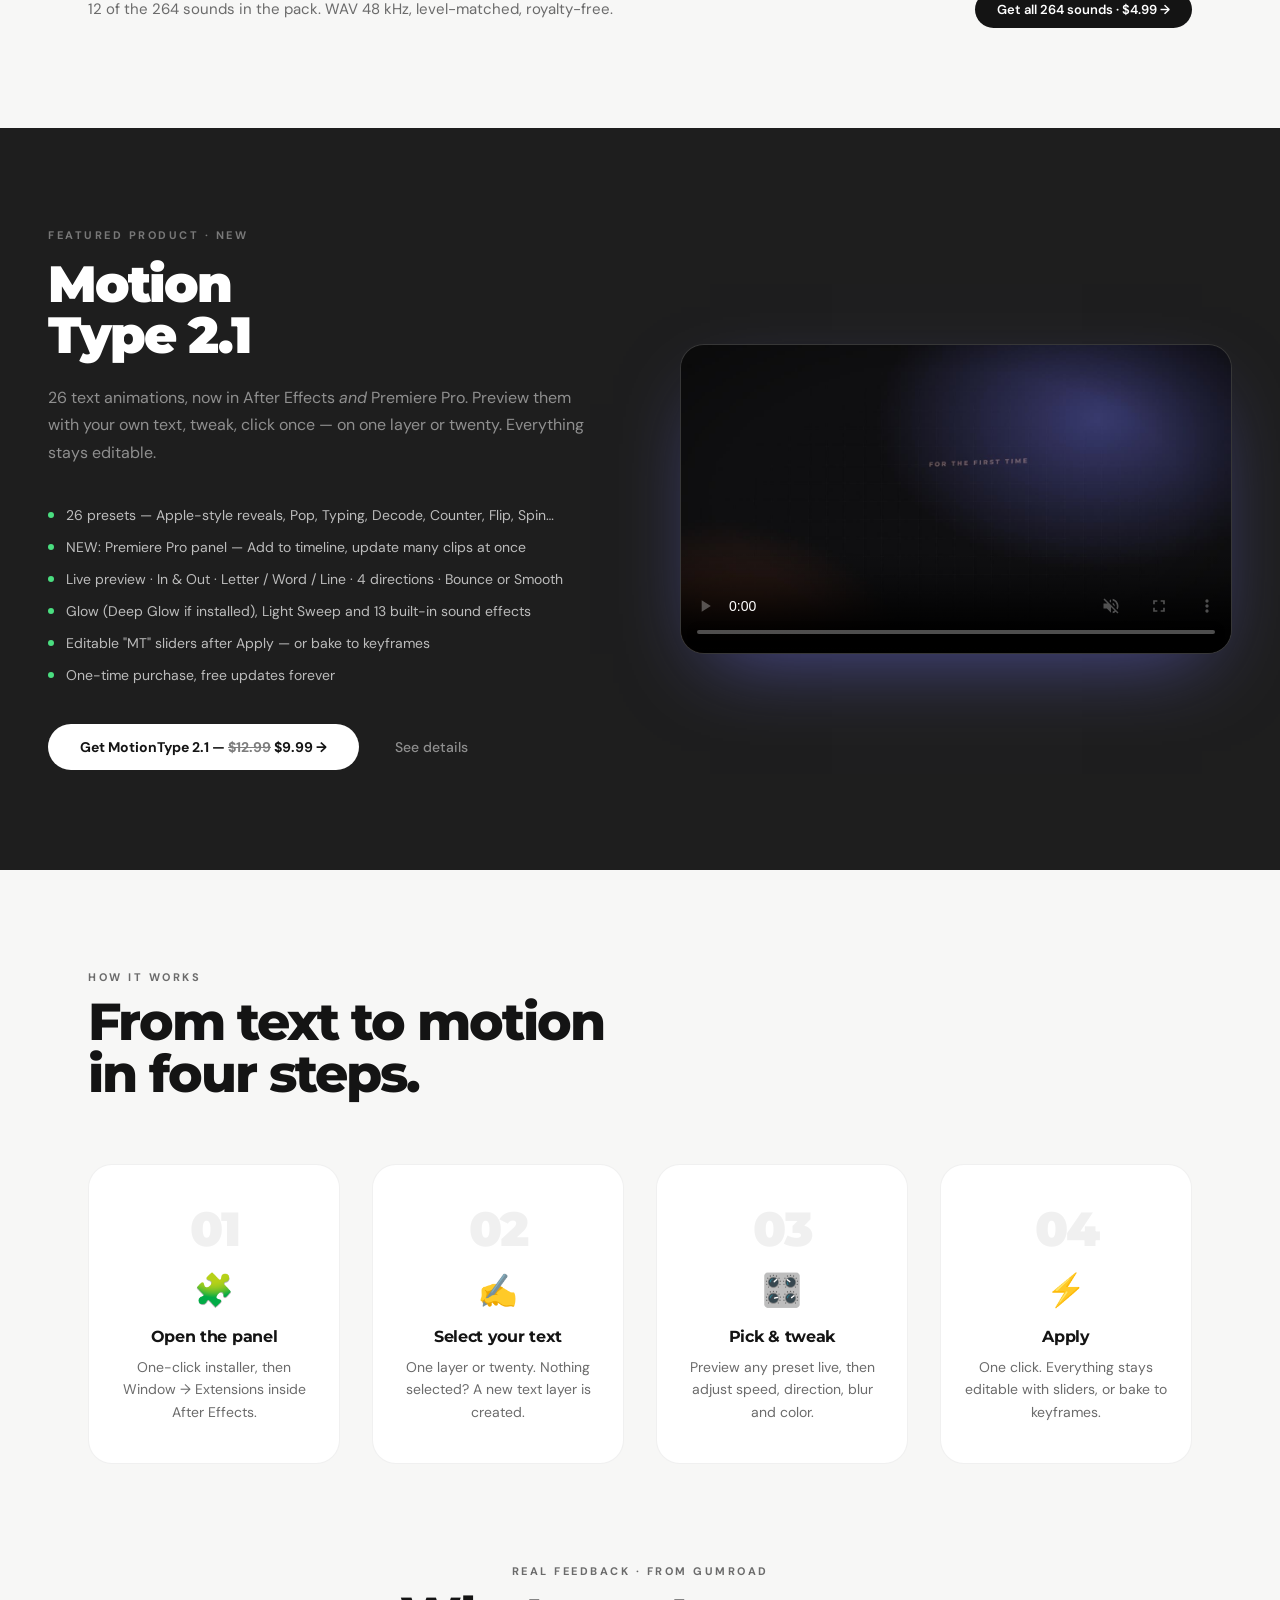
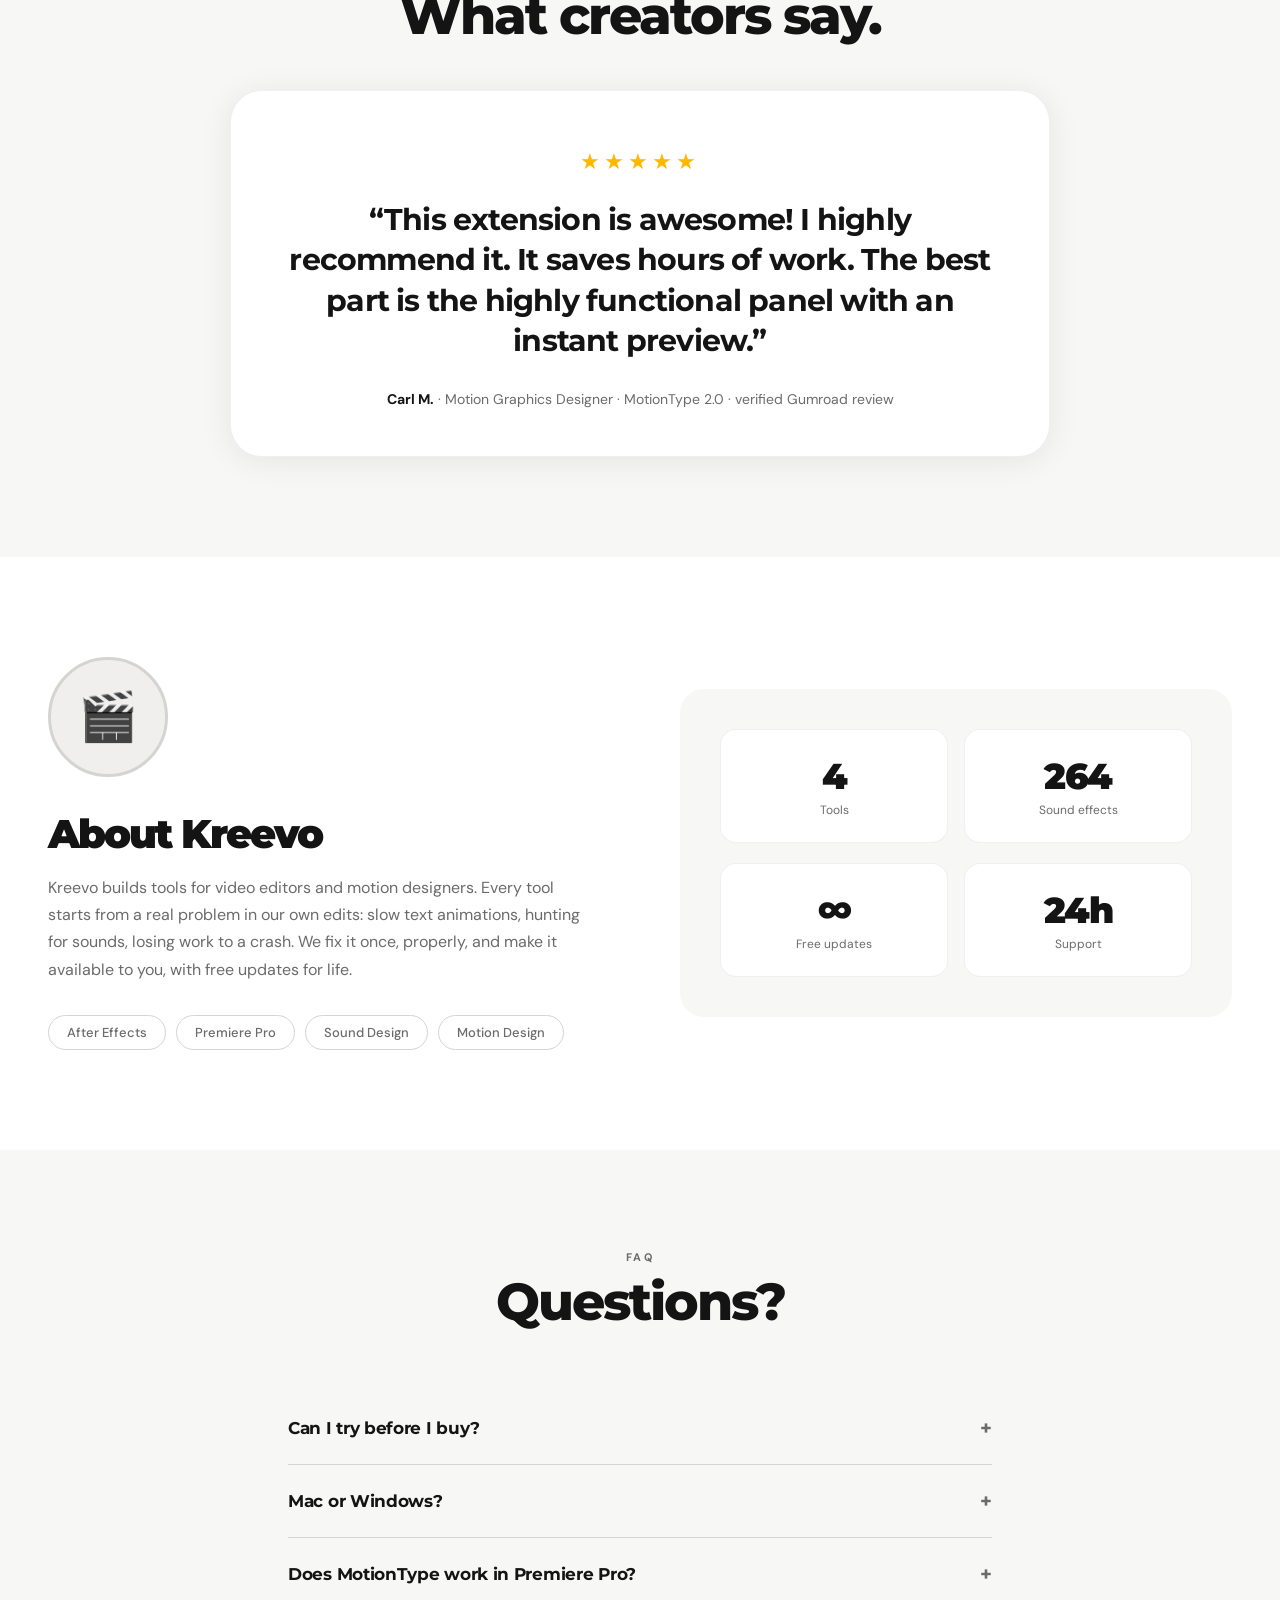
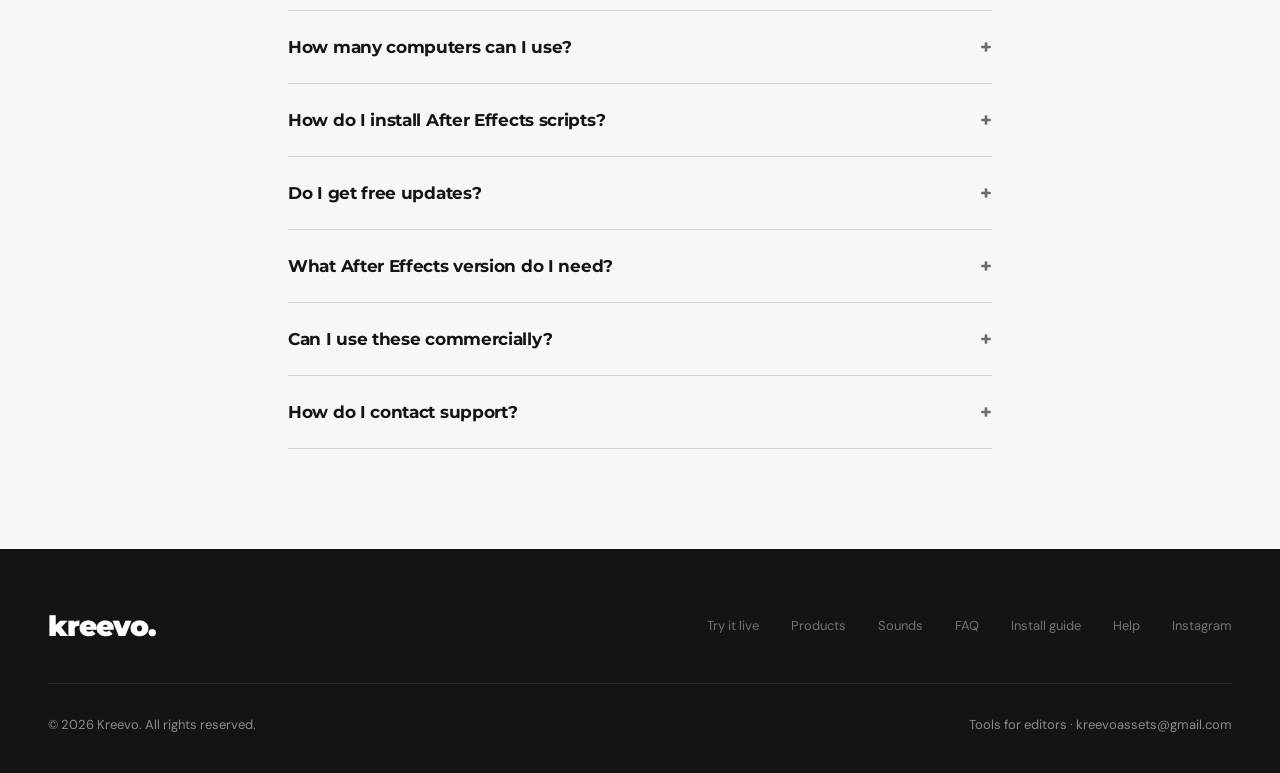
==== commit bb579fd1: "Link the Kreevo Helper: nav, footer, start page, sitemap Co-Authored-By: Claude Opus 5.5 <noreply@an" ====
--- a/index.html
+++ b/index.html
@@ -681,6 +681,7 @@
     <a href="#products">Products</a>
     <a href="#sounds">Sounds</a>
     <a href="#faq">FAQ</a>
+    <a href="help/">Help</a>
     <a href="#products" class="nav-cta">Browse →</a>
   </div>
 </nav>
@@ -1100,6 +1101,8 @@
       <a href="#products">Products</a>
       <a href="#sounds">Sounds</a>
       <a href="#faq">FAQ</a>
+      <a href="start/">Install guide</a>
+      <a href="help/">Help</a>
       <a href="https://www.instagram.com/kreevo.assets/" target="_blank" rel="noopener">Instagram</a>
     </div>
   </div>
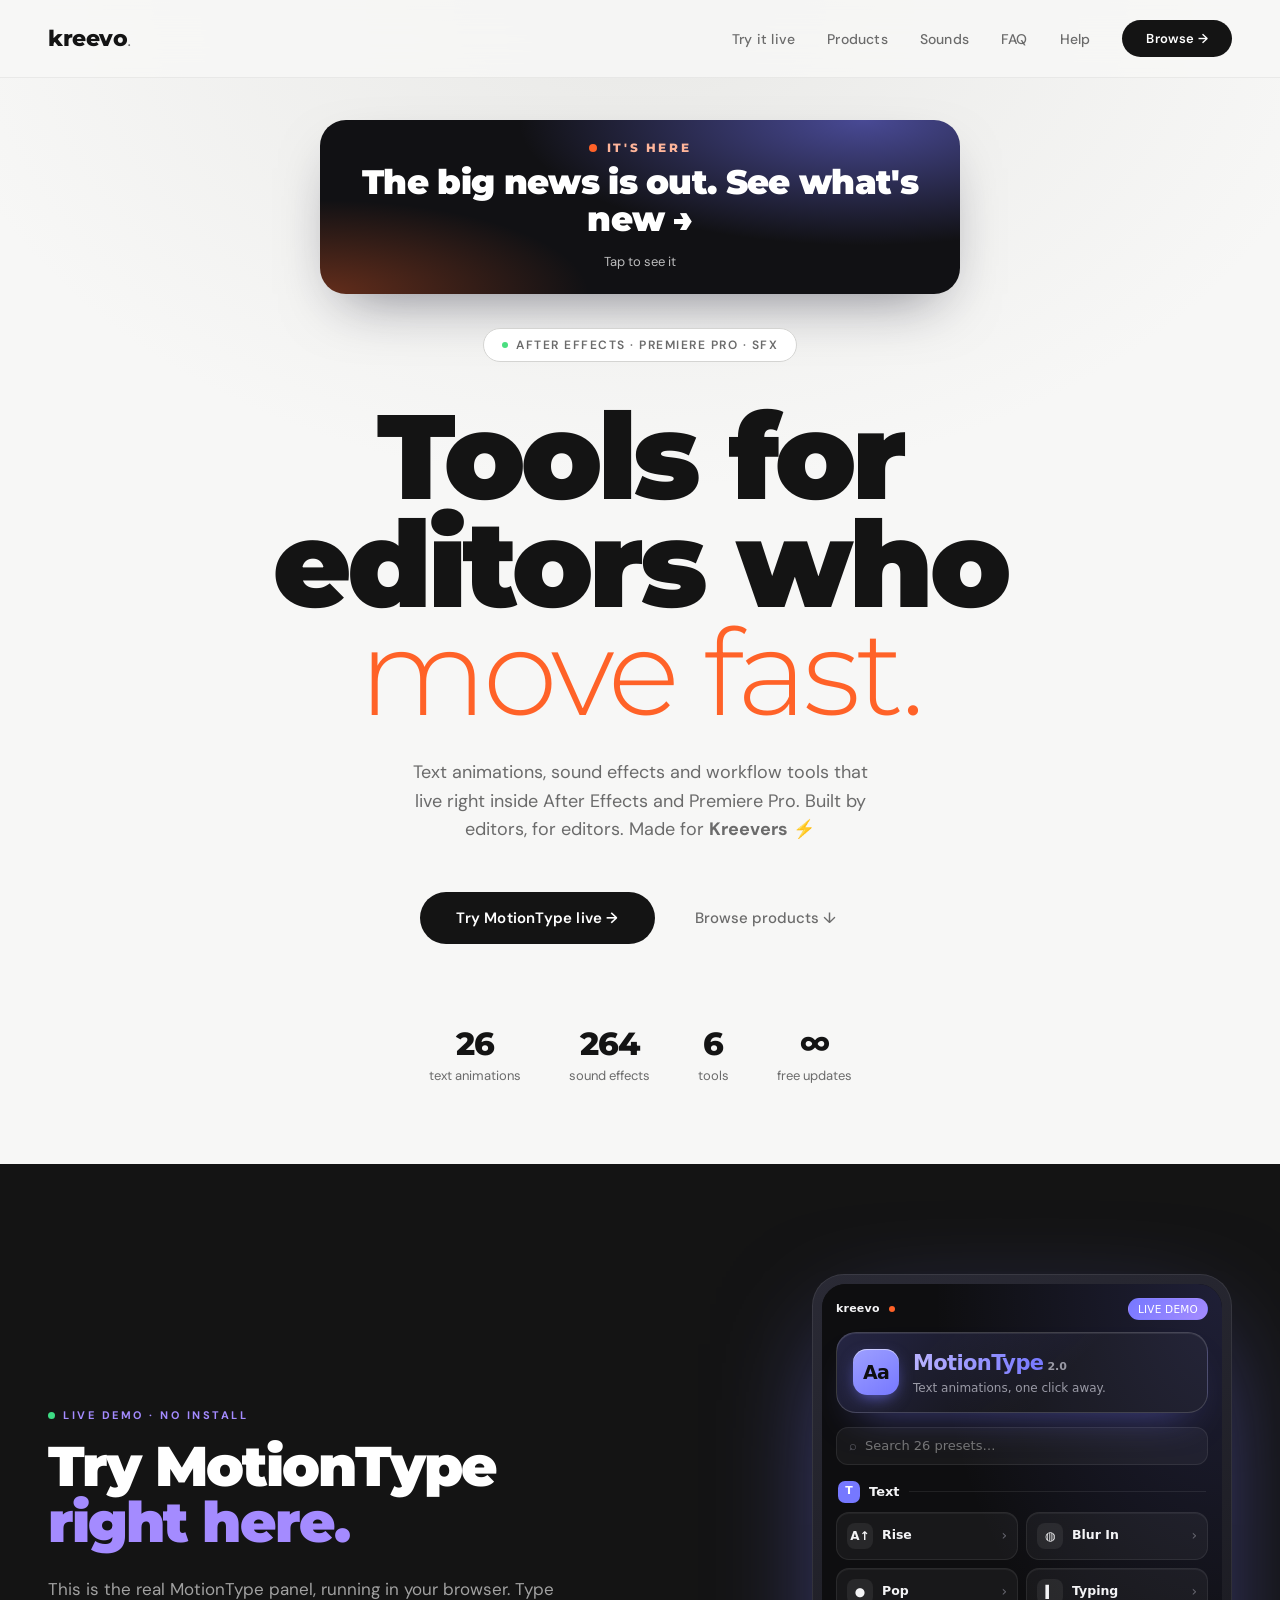
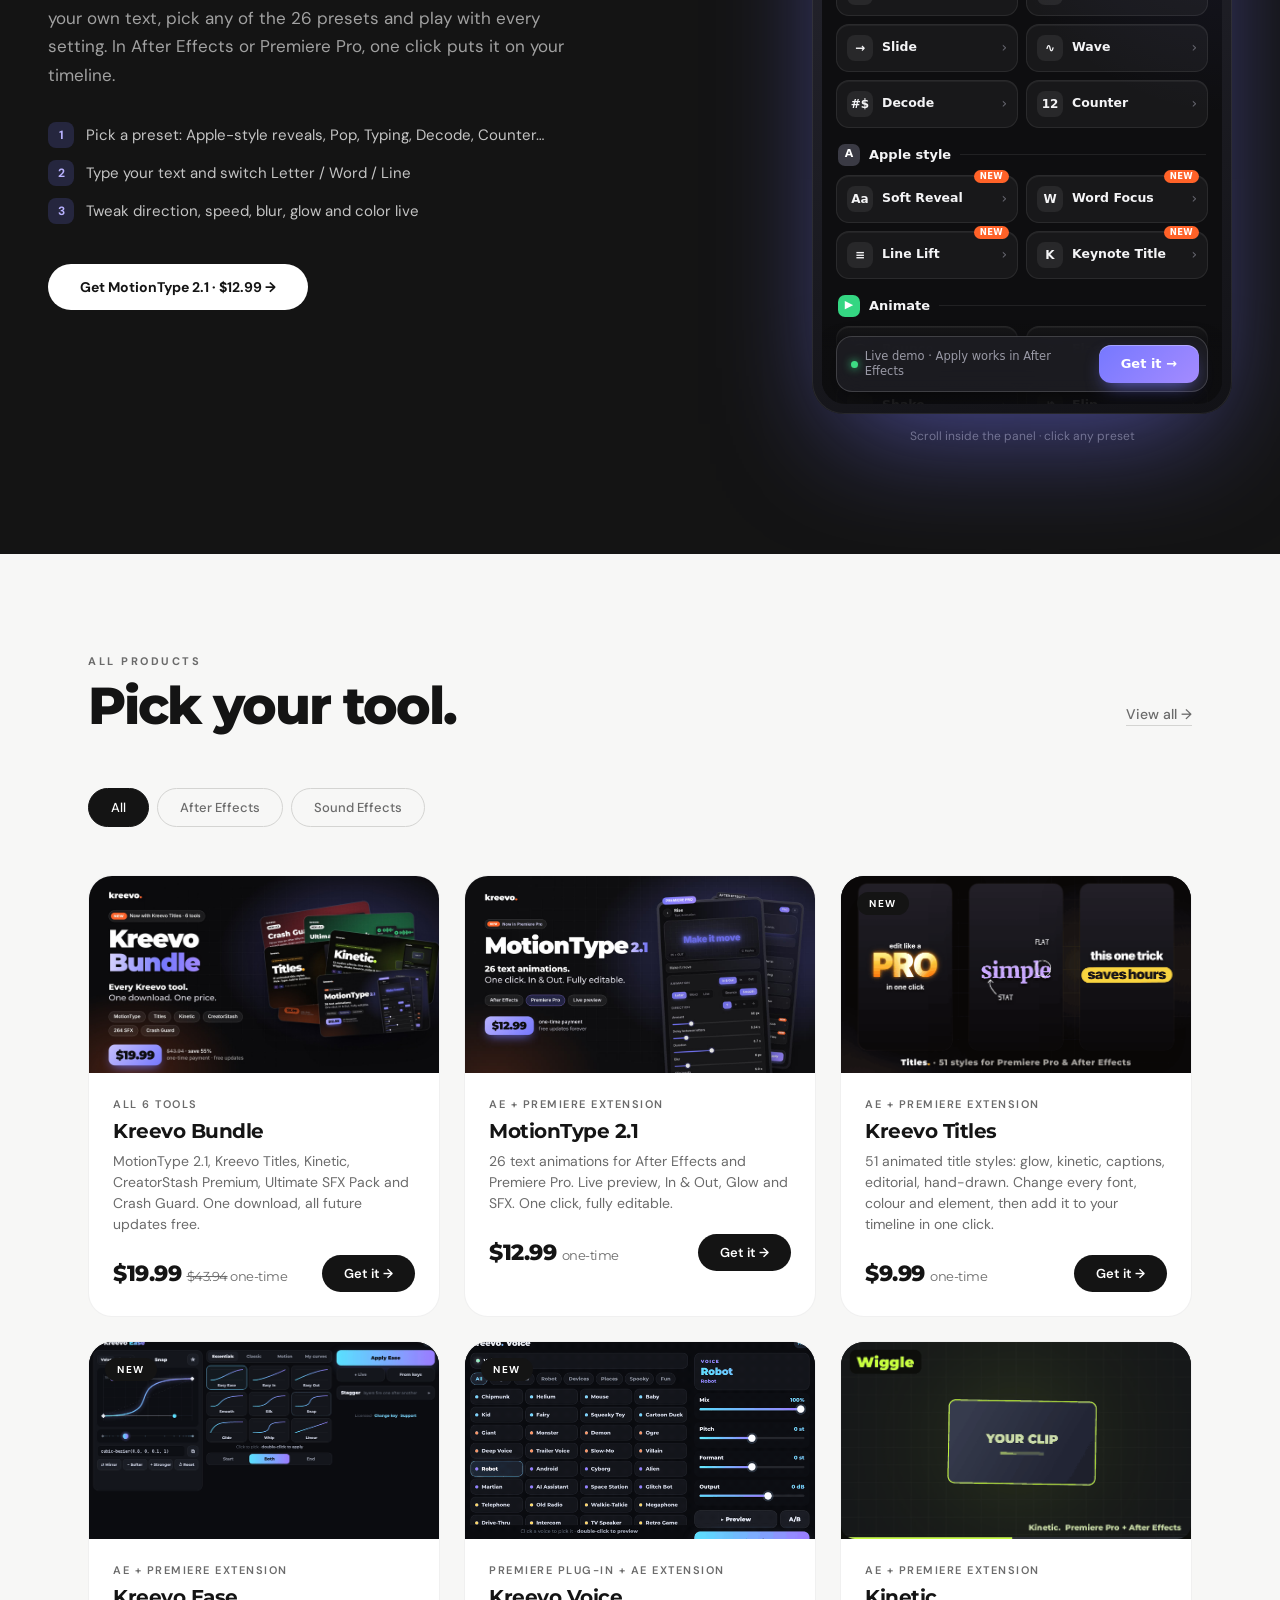
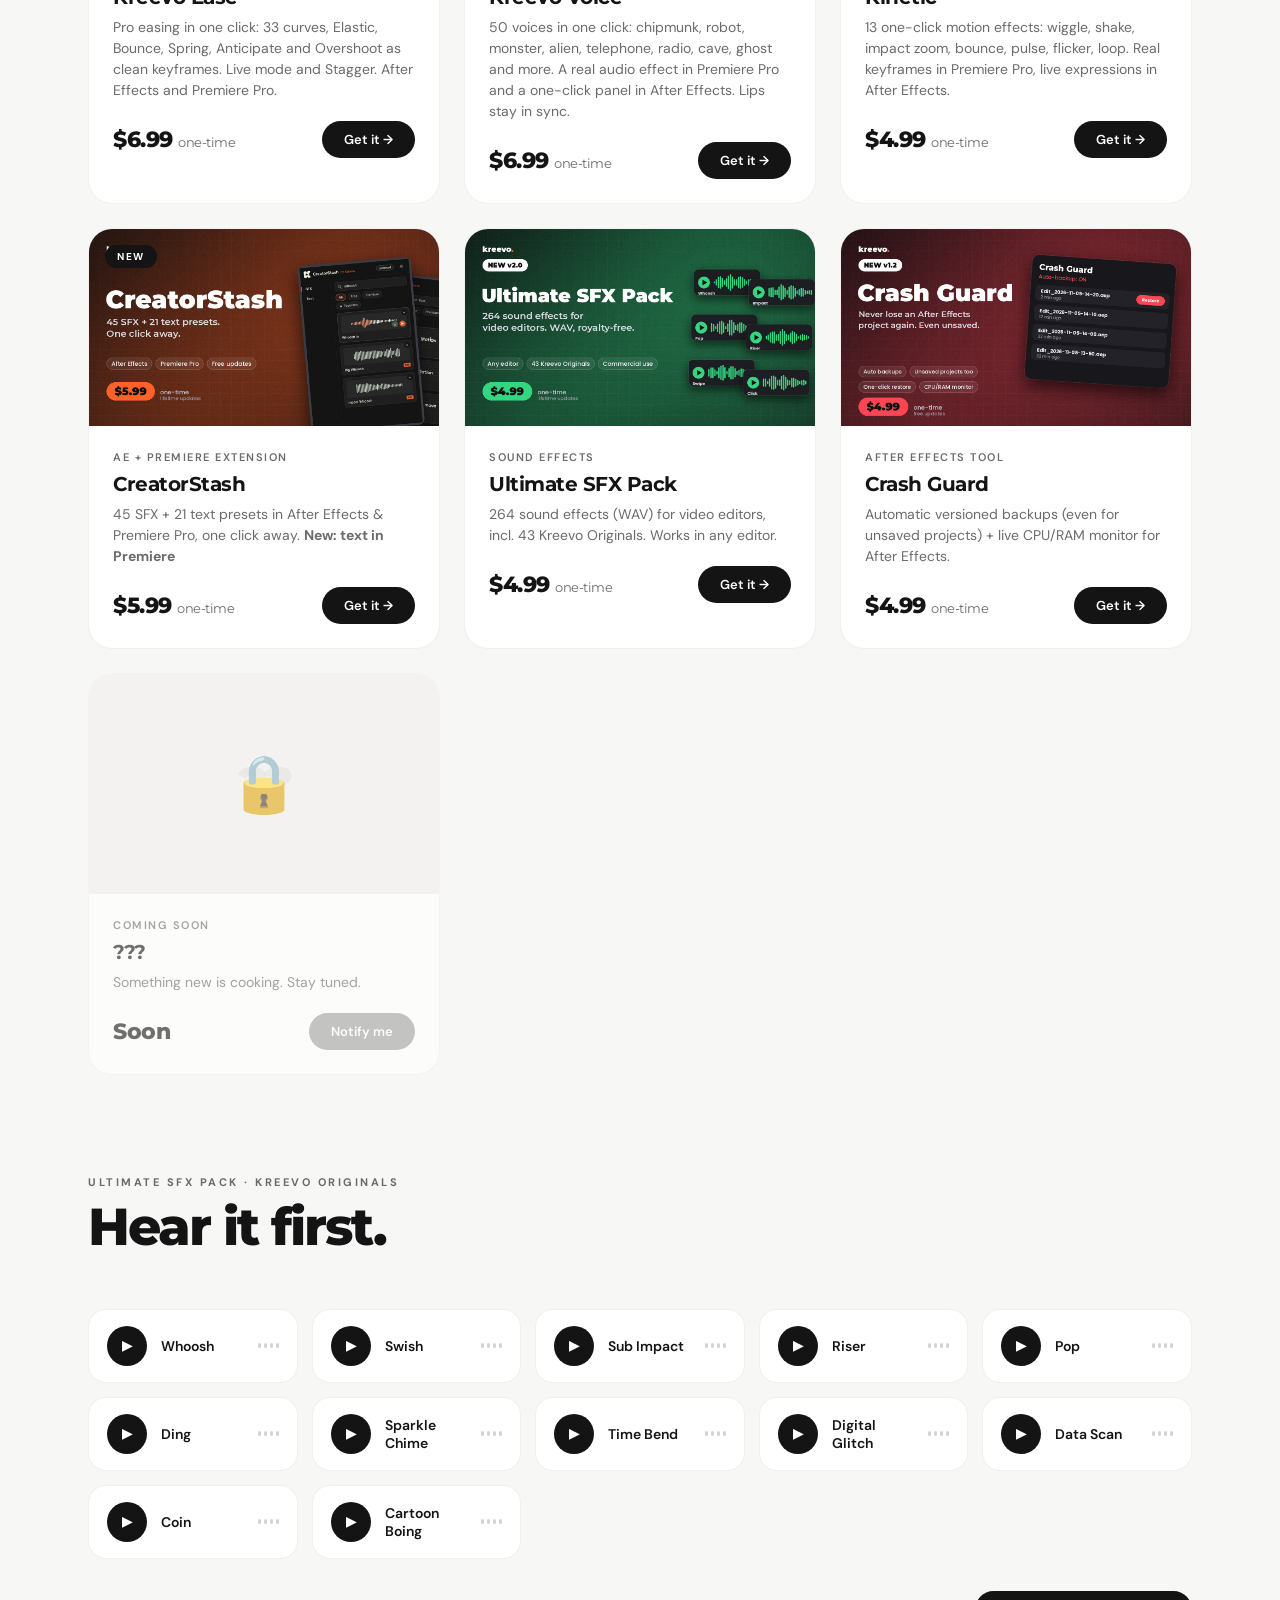
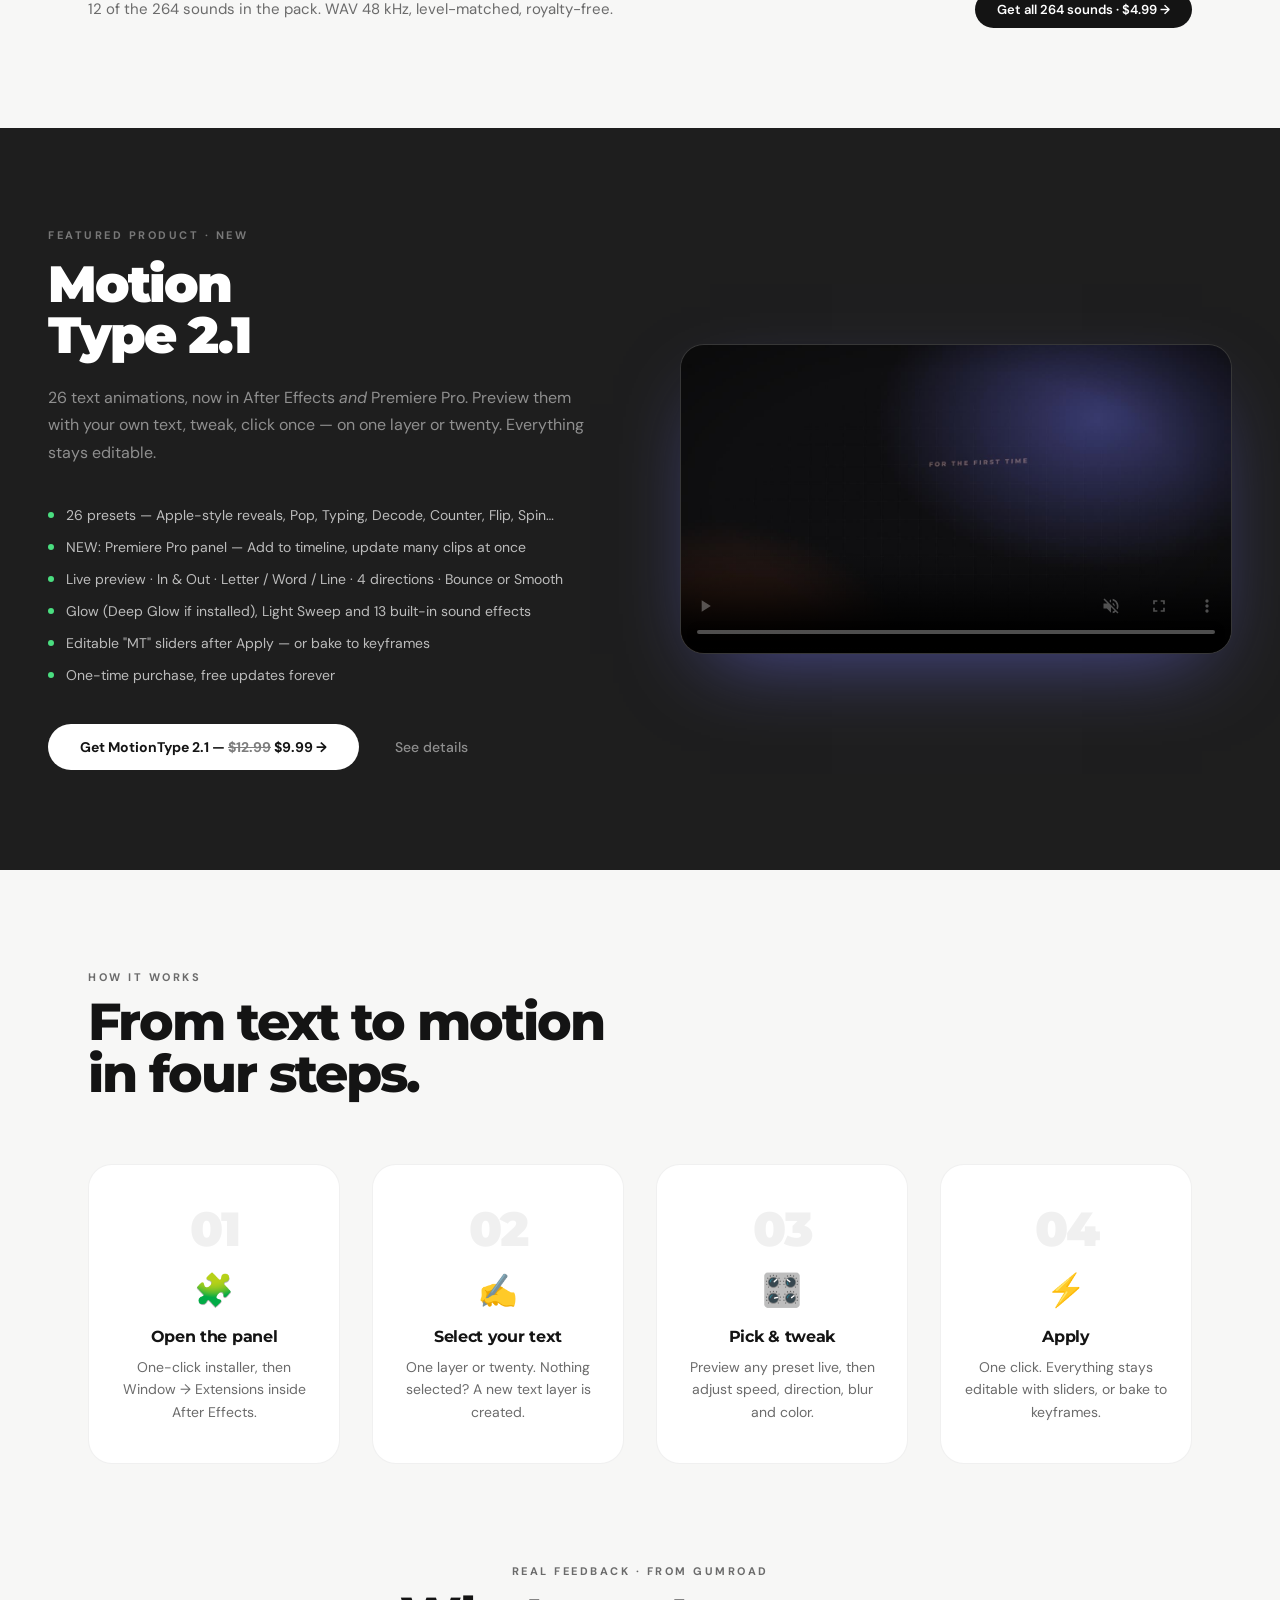
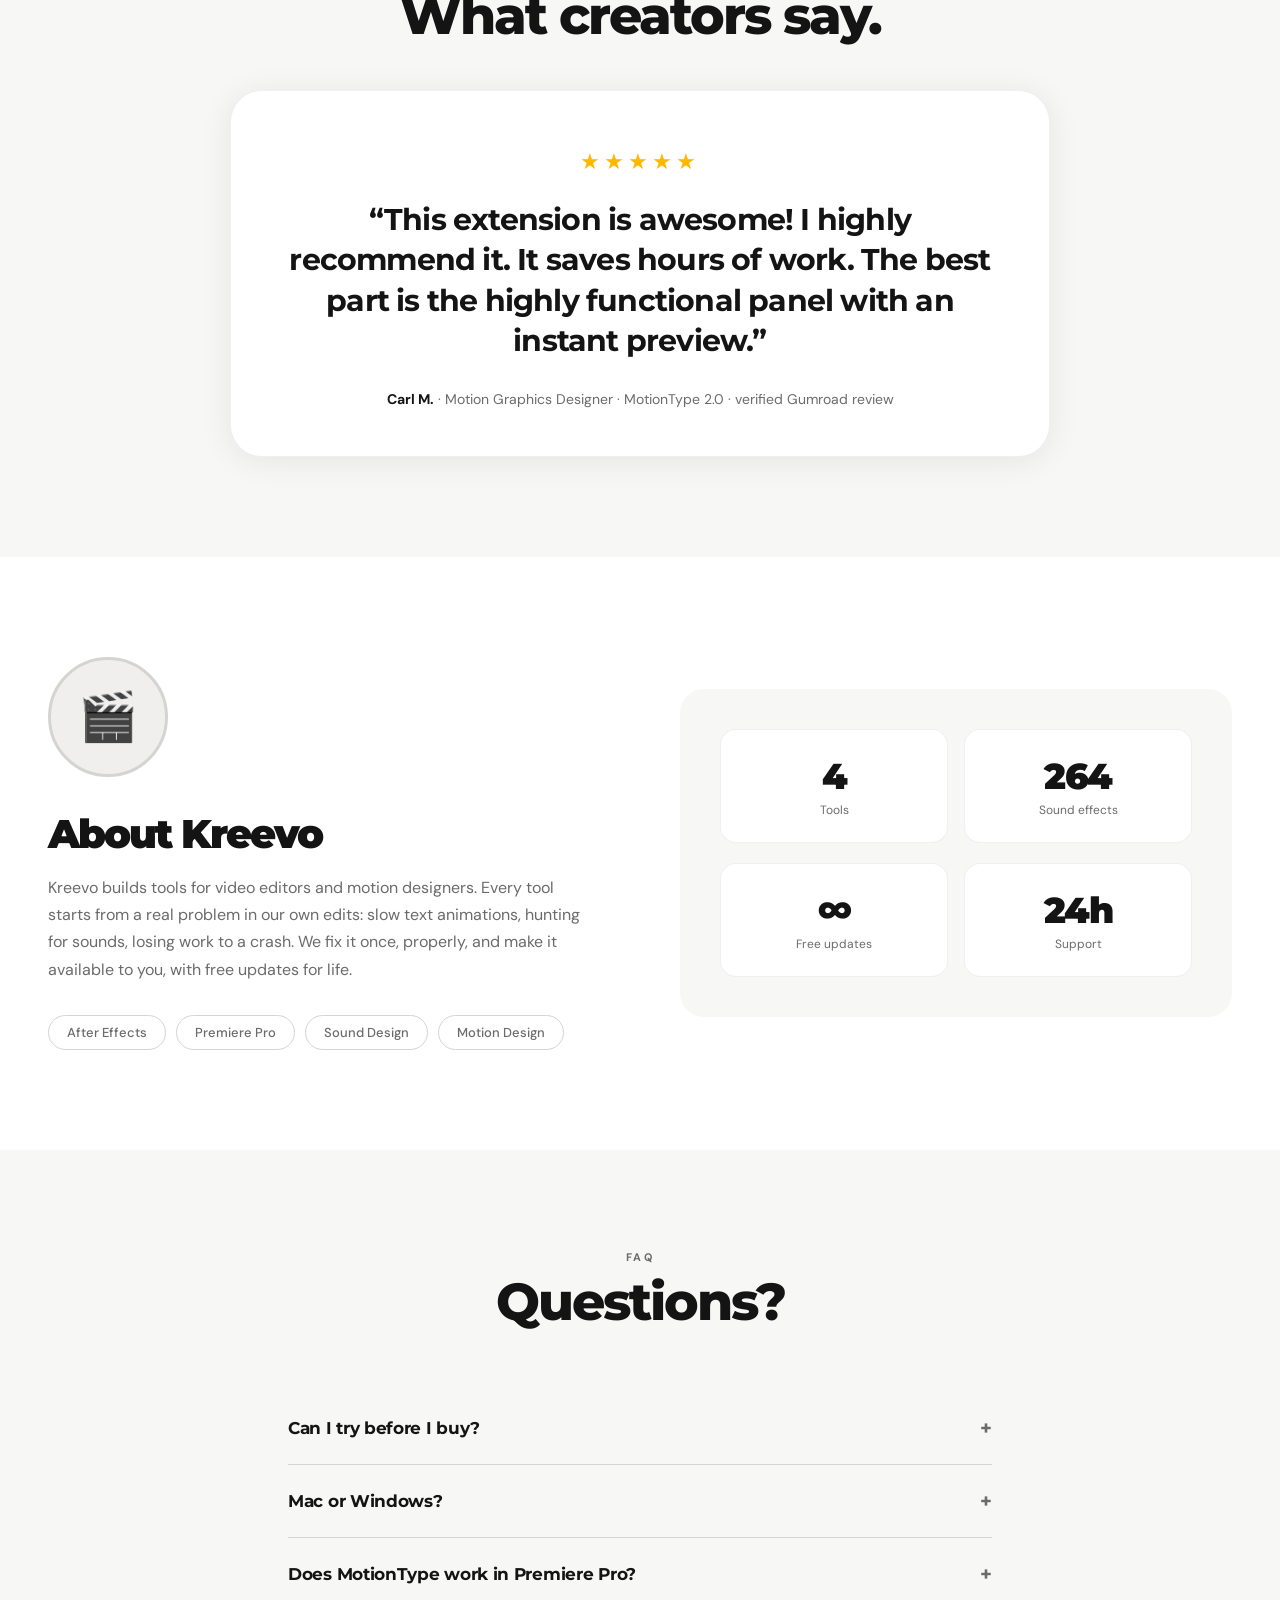
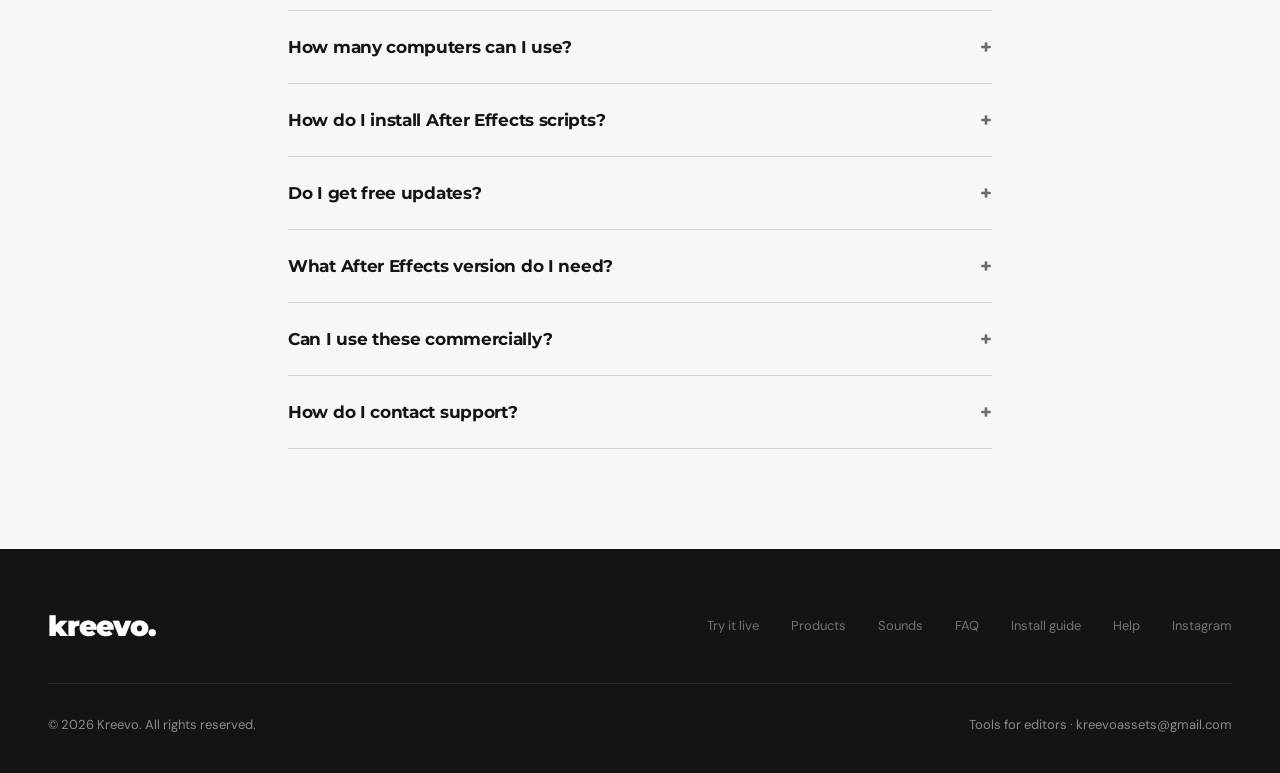
==== commit a3779242: "Quiet Black Friday: -20% prices on the site, switch off after Dec 1 Co-Authored-By: Claude Opus 5.5 " ====
--- a/index.html
+++ b/index.html
@@ -1256,5 +1256,36 @@
 })();
 </script>
 <script src="https://gumroad.com/js/gumroad.js"></script>
+
+<!-- Black Friday 2026: quiet -20% (Gumroad code BLACKFRIDAY, auto-applied, universal). Switches itself off after Dec 1 23:59 ET. -->
+<style>
+  .bf-old { opacity: .45; font-weight: 600; margin-right: 4px; }
+  .bf-tag { font-style: normal !important; display: inline-block; vertical-align: middle; margin-left: 6px; font: 700 10.5px/1 'DM Sans', sans-serif; letter-spacing: .04em; text-transform: uppercase; color: #fff !important; background: #141414; border-radius: 999px; padding: 4px 8px; }
+</style>
+<script>
+(function () {
+  var END = Date.parse('2026-12-02T04:59:00Z');
+  if (Date.now() > END) return;
+  function bf(txt) { var c = Math.round(parseFloat(txt) * 100 * 0.8); return (c / 100).toFixed(2); }
+  // product cards
+  document.querySelectorAll('.product-price').forEach(function (el) {
+    var n = el.firstChild; if (!n || n.nodeType !== 3) return;
+    var m = n.nodeValue.match(/\$(\d+\.\d\d)/); if (!m) return;
+    var wrap = document.createElement('b'); wrap.style.font = 'inherit'; wrap.style.color = 'inherit';
+    wrap.innerHTML = '<s class="bf-old">$' + m[1] + '</s>$' + bf(m[1]) + ' ';
+    el.replaceChild(wrap, n);
+    var olds = el.querySelectorAll('span s'); for (var i = 0; i < olds.length; i++) olds[i].remove();   // Bundle: one crossed-out price is enough
+    var tag = document.createElement('em'); tag.className = 'bf-tag'; tag.textContent = 'Black Friday';
+    el.appendChild(tag);
+  });
+  // buy buttons that show a price (not the LAUNCH code button)
+  document.querySelectorAll('a[data-gumroad-overlay-checkout]').forEach(function (a) {
+    if (/\/LAUNCH/i.test(a.href) || a.querySelector('s')) return;
+    a.textContent = a.textContent.replace(/\$(\d+\.\d\d)/, function (_, v) { return '$' + bf(v); });
+  });
+  // product pop-ups
+  try { Object.keys(products).forEach(function (k) { var p = products[k], m = /^\$(\d+\.\d\d)$/.exec(p.price || ''); if (m) p.price = '<s class="bf-old">$' + m[1] + '</s>$' + bf(m[1]); }); } catch (e) {}
+})();
+</script>
 </body>
 </html>
